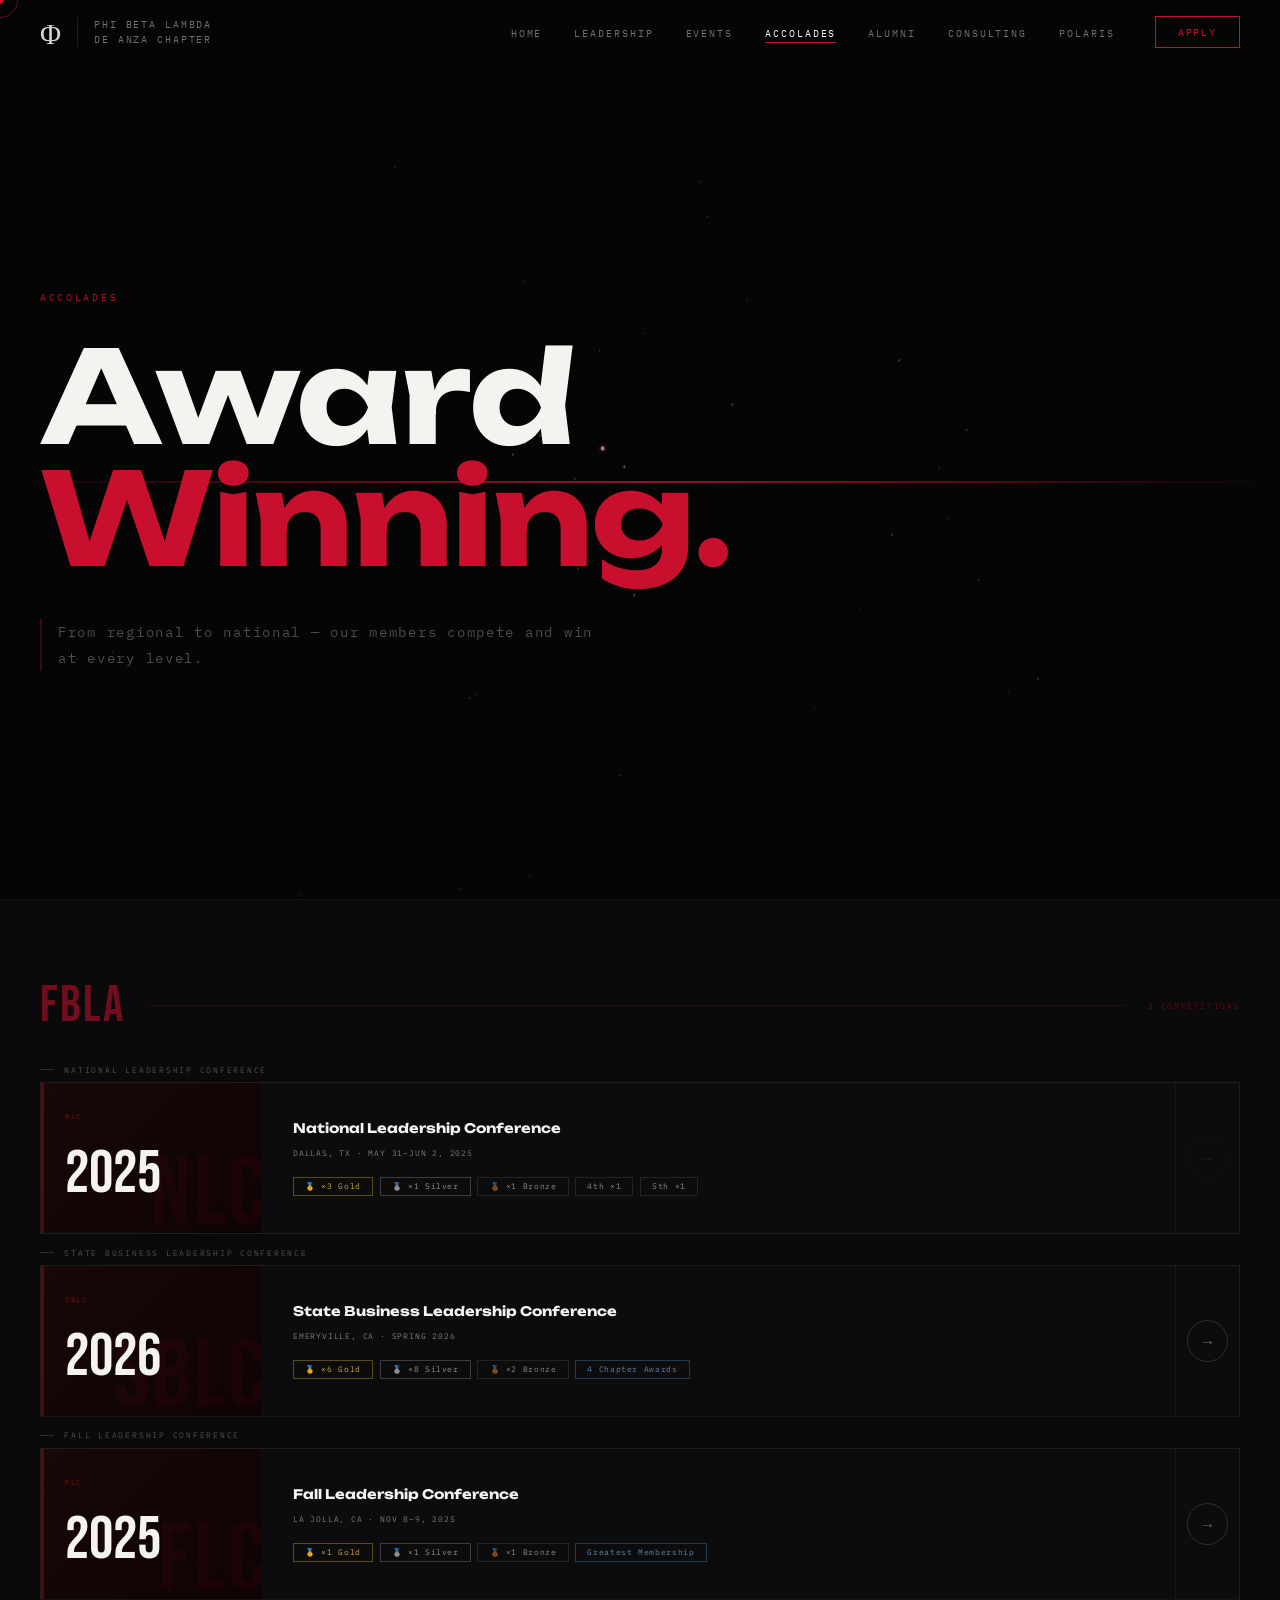
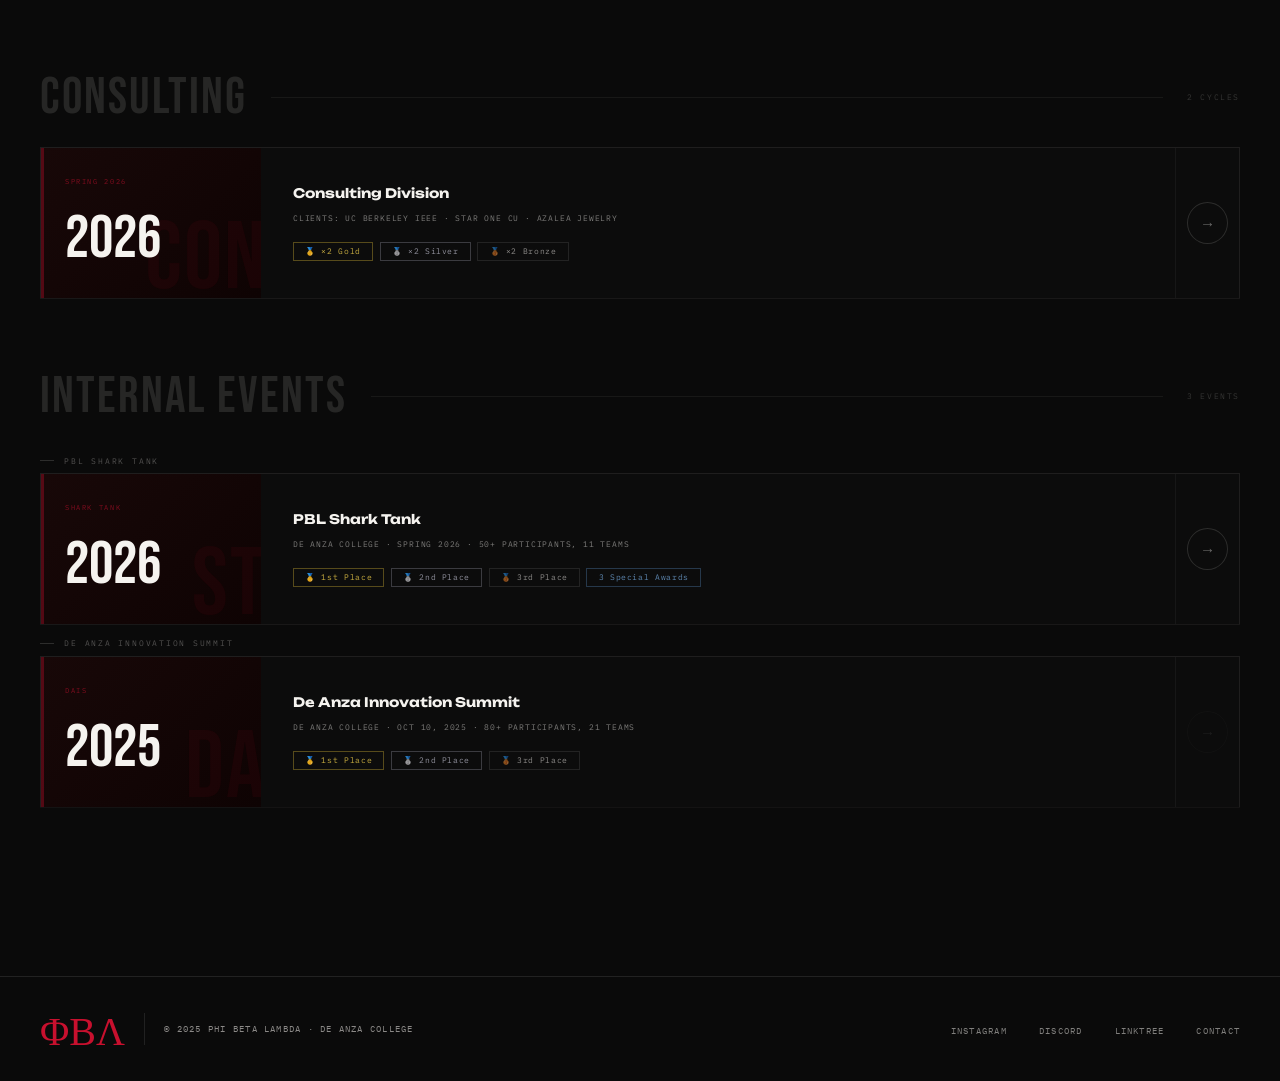
==== accolades.html @ d05b7f2f "Update accolades.html" ====
<!DOCTYPE html>
<html lang="en">
<head>
<meta charset="UTF-8">
<meta name="viewport" content="width=device-width,initial-scale=1.0">
<title>Accolades — Phi Beta Lambda De Anza</title>
<link rel="preconnect" href="https://fonts.googleapis.com">
<link rel="preconnect" href="https://fonts.gstatic.com" crossorigin>
<link href="https://fonts.googleapis.com/css2?family=Bebas+Neue&family=Unbounded:wght@400;700&family=DM+Sans:wght@300;400;500&family=IBM+Plex+Mono:wght@400;500&family=Playfair+Display:ital,wght@0,400;1,400&display=swap" rel="stylesheet">
<link rel="stylesheet" href="styles.css">
<style id="parallax-hero-css">
.page-hero{min-height:100vh;display:flex;flex-direction:column;justify-content:center;padding:9rem 2.5rem 5rem;position:relative;overflow:hidden;border-bottom:1px solid rgba(245,243,239,0.06);background:#050505;cursor:none}
.plx-canvas{position:absolute;inset:0;width:100%;height:100%;pointer-events:none;z-index:0}
.plx-vignette{position:absolute;inset:0;background:radial-gradient(ellipse 75% 75% at 50% 50%,transparent 30%,#050505 100%);pointer-events:none;z-index:1}
.plx-crt{position:absolute;inset:0;background:repeating-linear-gradient(0deg,transparent,transparent 2px,rgba(0,0,0,.03) 2px,rgba(0,0,0,.03) 4px);pointer-events:none;z-index:2}
.plx-text{position:relative;z-index:3;will-change:transform;transition:transform .07s ease-out}
.page-hero .hero-tag,.page-hero .page-sub,.page-hero .page-hero-wm,.page-hero .page-hero-year{position:relative;z-index:3}
@keyframes fadeIn{from{opacity:0}to{opacity:1}}
@keyframes slideUp{from{opacity:0;transform:translateY(60px)}to{opacity:1;transform:translateY(0)}}
@keyframes slideUpGlitch{0%{opacity:0;transform:translateY(50px)}60%{opacity:1;transform:translateY(0)}62%{transform:translateX(-3px)}64%{transform:translateX(3px)}66%{transform:translateX(-2px)}68%,100%{transform:translateX(0);opacity:1}}
@keyframes heroBlink{0%,100%{opacity:1}50%{opacity:.2}}
5%{opacity:1}95%{opacity:1}100%{top:100%;opacity:0}}
@media(max-width:768px){.page-hero{padding:7rem 1.5rem 4rem;min-height:90vh}}
.page-hero .hero-tag::after,.page-hero .hero-tag::before{display:none!important;content:none!important;background:none!important;}
.page-hero .hero-tag{border:none!important;}
</style>
<style>
/* ── Page Layout ── */
.acc-wrap{padding:5rem 2.5rem 6rem;max-width:1400px;margin:0 auto}

.acc-section{margin-bottom:4.5rem}
.acc-section-header{display:flex;align-items:center;gap:1.5rem;margin-bottom:1.5rem}
.acc-section-name{font-family:'Bebas Neue',sans-serif;font-size:3.2rem;letter-spacing:.04em;line-height:1;color:rgba(245,243,239,.12)}
.acc-section-name.active{color:rgba(200,16,46,.55)}
.acc-section-line{flex:1;height:1px;background:rgba(245,243,239,.06)}
.acc-section-line.active{background:rgba(200,16,46,.2)}
.acc-section-count{font-family:'IBM Plex Mono',monospace;font-size:.5rem;letter-spacing:.2em;text-transform:uppercase;color:rgba(245,243,239,.18)}
.acc-section-count.active{color:rgba(200,16,46,.45)}

.acc-sub-label{font-family:'IBM Plex Mono',monospace;font-size:.5rem;letter-spacing:.22em;text-transform:uppercase;color:rgba(245,243,239,.3);padding:.6rem 0 .45rem;display:flex;align-items:center;gap:.65rem}
.acc-sub-label::before{content:'';width:14px;height:1px;background:rgba(245,243,239,.15)}

/* ── Strip Shell ── */
.strip-shell{background:#0c0c0c;border:1px solid rgba(245,243,239,.08);overflow:hidden;clip-path:inset(0);position:relative;cursor:pointer;transition:border-color .3s,background .3s;margin-bottom:4px}
.strip-shell:hover{border-color:rgba(200,16,46,.3);background:#0e0e0e}
.strip-track{display:flex;will-change:transform;transition:transform .7s cubic-bezier(.4,0,.2,1)}
.strip-page{flex-shrink:0;display:grid;grid-template-columns:220px minmax(0,1fr) 64px;min-height:150px}

/* Left zone */
.sp-left{background:linear-gradient(135deg,#180808 0%,#0e0303 100%);display:flex;flex-direction:column;justify-content:space-between;padding:1.75rem 1.5rem;position:relative;overflow:hidden}
.sp-left::after{content:'';position:absolute;top:0;left:0;bottom:0;width:3px;background:rgba(200,16,46,.35);transition:background .3s}
.strip-shell:hover .sp-left::after{background:#c8102e}
.sp-wm{position:absolute;bottom:-10px;right:-6px;font-family:'Bebas Neue',sans-serif;font-size:6rem;color:rgba(200,16,46,.07);line-height:1;user-select:none;letter-spacing:.02em}
.sp-tag{font-family:'IBM Plex Mono',monospace;font-size:.46rem;letter-spacing:.22em;text-transform:uppercase;color:rgba(200,16,46,.6);position:relative;z-index:1}
.sp-yr{font-family:'Bebas Neue',sans-serif;font-size:3.8rem;color:#f5f3ef;line-height:1;position:relative;z-index:1}

/* Middle zone */
.sp-mid{padding:1.75rem 2rem;display:flex;flex-direction:column;justify-content:center;gap:.65rem;min-width:0;overflow:hidden;width:100%}
.sp-conf{font-family:'Unbounded',sans-serif;font-weight:700;font-size:.82rem;color:#f5f3ef;line-height:1.25}
.sp-loc{font-family:'IBM Plex Mono',monospace;font-size:.5rem;letter-spacing:.1em;text-transform:uppercase;color:rgba(245,243,239,.48);margin-top:.1rem}
.sp-medals{display:flex;gap:.4rem;margin-top:.5rem;flex-wrap:wrap;width:100%;align-items:flex-start;align-content:flex-start}
.sp-m{font-family:'IBM Plex Mono',monospace;font-size:.5rem;letter-spacing:.08em;padding:.24rem .7rem;border:1px solid rgba(245,243,239,.1);color:rgba(245,243,239,.55);transition:all .2s}
.sp-m.g{border-color:rgba(200,170,50,.4);color:rgba(220,190,70,.9)}
.sp-m.s{border-color:rgba(170,170,185,.3);color:rgba(190,190,205,.75)}
.sp-m.sw{border-color:rgba(200,16,46,.55);color:#c8102e;background:rgba(200,16,46,.08)}
.sp-m.aw{border-color:rgba(100,160,220,.3);color:rgba(120,175,230,.75)}

/* Nav zone */
.sp-nav{display:flex;align-items:center;justify-content:center;border-left:1px solid rgba(245,243,239,.05)}
.sp-btn{width:42px;height:42px;border-radius:50%;border:1px solid rgba(245,243,239,.14);background:none;color:rgba(245,243,239,.4);font-size:.95rem;cursor:pointer;display:flex;align-items:center;justify-content:center;transition:all .3s;margin:0 11px}
.sp-btn:hover{border-color:#c8102e;color:#c8102e;background:rgba(200,16,46,.1)}
.sp-btn:disabled{opacity:.18;cursor:default;pointer-events:none}

/* ── Modal ── */
.acc-modal-overlay{position:fixed;inset:0;background:rgba(5,5,5,.92);z-index:1000;display:none;align-items:center;justify-content:center;padding:2rem;backdrop-filter:blur(10px);-webkit-backdrop-filter:blur(10px)}
.acc-modal-overlay.open{display:flex}
.acc-modal{background:#0e0e0e;border:1px solid rgba(255,255,255,.1);width:min(780px,94vw);max-height:85vh;overflow-y:auto;position:relative;animation:modalIn .35s cubic-bezier(.16,1,.3,1) both;box-shadow:0 0 0 1px rgba(255,255,255,.05),0 0 40px rgba(255,255,255,.07),0 0 100px rgba(255,255,255,.035),0 30px 80px rgba(0,0,0,.9)}
@keyframes modalIn{from{opacity:0;transform:translateY(22px) scale(.97)}to{opacity:1;transform:translateY(0) scale(1)}}
.acc-modal-close{position:absolute;top:1rem;right:1rem;z-index:10;width:34px;height:34px;background:rgba(10,10,10,.8);border:1px solid rgba(245,243,239,.14);border-radius:50%;color:rgba(245,243,239,.7);font-size:1rem;cursor:pointer;display:flex;align-items:center;justify-content:center;transition:all .2s}
.acc-modal-close:hover{background:#c8102e;border-color:#c8102e;color:#fff}
.acc-modal-body{padding:2.5rem}
.acc-modal-tag{font-family:'IBM Plex Mono',monospace;font-size:.5rem;letter-spacing:.18em;text-transform:uppercase;padding:.28rem .85rem;border:1px solid rgba(200,16,46,.45);color:rgba(200,16,46,.85);display:inline-block;margin-bottom:1rem}
.acc-modal-title{font-family:'Unbounded',sans-serif;font-weight:700;font-size:clamp(1.1rem,2.5vw,1.65rem);color:#f5f3ef;line-height:1.1;margin-bottom:.4rem}
.acc-modal-loc{font-family:'IBM Plex Mono',monospace;font-size:.48rem;letter-spacing:.1em;color:rgba(245,243,239,.35);margin-bottom:1.75rem}
.acc-modal-stats{display:grid;grid-template-columns:repeat(4,1fr);gap:3px;margin-bottom:1.75rem}
.acc-modal-stat{background:#161616;padding:.85rem 1rem;text-align:center}
.acc-modal-stat-n{font-family:'Bebas Neue',sans-serif;font-size:1.6rem;color:#f5f3ef;line-height:1}
.acc-modal-stat-l{font-family:'IBM Plex Mono',monospace;font-size:.4rem;letter-spacing:.12em;text-transform:uppercase;color:rgba(245,243,239,.3);margin-top:.15rem}
.acc-modal-pills{display:flex;gap:.35rem;flex-wrap:wrap;margin-bottom:1.75rem}
.acc-modal-pill{font-family:'IBM Plex Mono',monospace;font-size:.44rem;letter-spacing:.1em;text-transform:uppercase;padding:.25rem .7rem;border:1px solid rgba(100,160,220,.3);color:rgba(120,175,230,.75)}
.acc-modal-sub{font-family:'IBM Plex Mono',monospace;font-size:.48rem;letter-spacing:.2em;text-transform:uppercase;color:rgba(245,243,239,.25);margin-bottom:.65rem;display:flex;align-items:center;gap:.5rem}
.acc-modal-sub::before{content:'';width:12px;height:1px;background:rgba(245,243,239,.15)}
.acc-modal-results{display:flex;flex-direction:column;gap:2px;margin-bottom:1.5rem}
.acc-modal-row{display:flex;justify-content:space-between;align-items:baseline;padding:.6rem .9rem;background:#141414}
.acc-modal-place{font-size:.92rem;font-weight:500;color:#f5f3ef}
.acc-modal-names{font-family:'IBM Plex Mono',monospace;font-size:.5rem;letter-spacing:.06em;color:rgba(245,243,239,.55)}

@media(max-width:768px){
  .acc-wrap{padding:4rem 1.5rem 5rem}
  .strip-page{grid-template-columns:150px 1fr 52px}
  .sp-yr{font-size:2.8rem}
  .sp-conf{font-size:.7rem}
  .acc-modal-stats{grid-template-columns:repeat(2,1fr)}
  .acc-modal-body{padding:1.5rem}
  .acc-modal-row{flex-direction:column;gap:.25rem}
}
</style>
</head>
<body>
<div class="cur" id="cur"></div>
<div class="cur-ring" id="ring"></div>
<div class="mob-overlay" id="mob">
  <button class="mob-close" onclick="closeMob()">Close ×</button>
  <ul class="mob-links">
    <li><a href="index.html">Home</a></li><li><a href="leadership.html">Leadership</a></li><li><a href="events.html">Events</a></li><li><a href="accolades.html">Accolades</a></li><li><a href="alumni.html">Alumni</a></li><li><a href="consulting.html">Consulting</a></li><li><a href="polaris.html">Polaris</a></li><li><a href="contact.html">Contact</a></li>
  </ul>
  <div class="mob-meta">De Anza College · Cupertino, CA</div>
</div>
<nav id="nav">
  <div class="nav-left">
    <a href="index.html" style="background:none;border:none;cursor:pointer;padding:0;display:flex;align-items:center;text-decoration:none"><span style="font-family:'Playfair Display',serif;font-size:1.8rem;color:rgba(245,243,239,0.88);line-height:1;user-select:none">Φ</span></a>
    <div class="nav-wordmark" style="border-left:1px solid var(--border);padding-left:1rem">Phi Beta Lambda<br>De Anza Chapter</div>
  </div>
  <div class="nav-right" style="display:flex;align-items:center;gap:2.5rem">
    <ul class="nav-links">
      <li><a id="nl-home" href="index.html">Home</a></li><li><a id="nl-leadership" href="leadership.html">Leadership</a></li><li><a id="nl-events" href="events.html">Events</a></li><li><a id="nl-accolades" href="accolades.html">Accolades</a></li><li><a id="nl-alumni" href="alumni.html">Alumni</a></li><li><a id="nl-consulting" href="consulting.html">Consulting</a></li><li><a id="nl-polaris" href="polaris.html">Polaris</a></li>
    </ul>
    <a href="https://forms.gle/2zixWcFPcGG6sCBF7" target="_blank" class="nav-apply" style="flex-shrink:0">Apply</a>
    <button class="hamburger" onclick="openMob()"><span></span><span></span><span></span></button>
  </div>
</nav>

<div class="page active">
<section class="page-hero">
    <canvas class="plx-canvas" id="plxCanvas"></canvas>
  <div class="plx-vignette"></div>
  <div class="plx-crt"></div>
  <div class="plx-text">
    <div class="hero-tag">Accolades</div>
    <h1 class="page-title"><span>Award</span><span>Winning.</span></h1>
    <p class="page-sub">From regional to national — our members compete and win at every level.</p>
  </div>
</section>

<div class="acc-wrap">

  <!-- ══ FBLA ══ -->
  <div class="acc-section">
    <div class="acc-section-header">
      <div class="acc-section-name active">FBLA</div>
      <div class="acc-section-line active"></div>
      <div class="acc-section-count active">3 Competitions</div>
    </div>

    <!-- NLC -->
    <div class="acc-sub-label">National Leadership Conference</div>
    <div class="strip-shell" onclick="openModal('nlc',0)">
      <div class="strip-track" id="track-nlc" style="width:100%">
        <div class="strip-page" style="width:100%">
          <div class="sp-left">
            <div class="sp-tag">NLC</div>
            <div class="sp-yr">2025</div>
            <div class="sp-wm">NLC</div>
          </div>
          <div class="sp-mid">
            <div class="sp-conf">National Leadership Conference</div>
            <div class="sp-loc">Dallas, TX · May 31–Jun 2, 2025</div>
            <div class="sp-medals">
              <span class="sp-m g">🥇 ×3 Gold</span>
              <span class="sp-m s">🥈 ×1 Silver</span>
              <span class="sp-m">🥉 ×1 Bronze</span>
              <span class="sp-m">4th ×1</span>
              <span class="sp-m">5th ×1</span>
            </div>
          </div>
          <div class="sp-nav"><button class="sp-btn" disabled>→</button></div>
        </div>
      </div>
    </div>

    <!-- SBLC -->
    <div class="acc-sub-label">State Business Leadership Conference</div>
    <div class="strip-shell" onclick="openModal('sblc',sblcIdx)">
      <div class="strip-track" id="track-sblc" style="width:200%">
        <div class="strip-page" style="width:50%">
          <div class="sp-left">
            <div class="sp-tag">SBLC</div>
            <div class="sp-yr">2026</div>
            <div class="sp-wm">SBLC</div>
          </div>
          <div class="sp-mid">
            <div class="sp-conf">State Business Leadership Conference</div>
            <div class="sp-loc">Emeryville, CA · Spring 2026</div>
            <div class="sp-medals">
              <span class="sp-m g">🥇 ×6 Gold</span>
              <span class="sp-m s">🥈 ×8 Silver</span>
              <span class="sp-m">🥉 ×2 Bronze</span>
              <span class="sp-m aw">4 Chapter Awards</span>
            </div>
          </div>
          <div class="sp-nav"><button class="sp-btn" onclick="event.stopPropagation();slide('sblc',1)">→</button></div>
        </div>
        <div class="strip-page" style="width:50%">
          <div class="sp-left">
            <div class="sp-tag">SBLC</div>
            <div class="sp-yr">2025</div>
            <div class="sp-wm">SBLC</div>
          </div>
          <div class="sp-mid">
            <div class="sp-conf">State Business Leadership Conference</div>
            <div class="sp-loc">San Diego, CA · Mar 7–9, 2025</div>
            <div class="sp-medals">
              <span class="sp-m g">🥇 ×4 Gold</span>
              <span class="sp-m s">🥈 ×3 Silver</span>
              <span class="sp-m">🥉 ×1 Bronze</span>
              <span class="sp-m g">🥇 ×5 Obj.</span>
            </div>
          </div>
          <div class="sp-nav"><button class="sp-btn" onclick="event.stopPropagation();slide('sblc',0)">→</button></div>
        </div>
      </div>
    </div>

    <!-- FLC -->
    <div class="acc-sub-label">Fall Leadership Conference</div>
    <div class="strip-shell" onclick="openModal('flc',flcIdx)">
      <div class="strip-track" id="track-flc" style="width:200%">
        <div class="strip-page" style="width:50%">
          <div class="sp-left">
            <div class="sp-tag">FLC</div>
            <div class="sp-yr">2025</div>
            <div class="sp-wm">FLC</div>
          </div>
          <div class="sp-mid">
            <div class="sp-conf">Fall Leadership Conference</div>
            <div class="sp-loc">La Jolla, CA · Nov 8–9, 2025</div>
            <div class="sp-medals">
              <span class="sp-m g">🥇 ×1 Gold</span>
              <span class="sp-m s">🥈 ×1 Silver</span>
              <span class="sp-m">🥉 ×1 Bronze</span>
              <span class="sp-m aw">Greatest Membership</span>
            </div>
          </div>
          <div class="sp-nav"><button class="sp-btn" onclick="event.stopPropagation();slide('flc',1)">→</button></div>
        </div>
        <div class="strip-page" style="width:50%">
          <div class="sp-left">
            <div class="sp-tag">FLC</div>
            <div class="sp-yr">2024</div>
            <div class="sp-wm">FLC</div>
          </div>
          <div class="sp-mid">
            <div class="sp-conf">Fall Leadership Conference</div>
            <div class="sp-loc">Emeryville, CA · Nov 16–17, 2024</div>
            <div class="sp-medals">
              <span class="sp-m g">🥇 ×1 Gold</span>
              <span class="sp-m s">🥈 ×1 Silver</span>
              <span class="sp-m">🥉 ×1 Bronze</span>
            </div>
          </div>
          <div class="sp-nav"><button class="sp-btn" onclick="event.stopPropagation();slide('flc',0)">→</button></div>
        </div>
      </div>
    </div>
  </div>

  <!-- ══ CONSULTING ══ -->
  <div class="acc-section">
    <div class="acc-section-header">
      <div class="acc-section-name">Consulting</div>
      <div class="acc-section-line"></div>
      <div class="acc-section-count">2 Cycles</div>
    </div>

    <div class="strip-shell" onclick="openModal('con',conIdx)">
      <div class="strip-track" id="track-con" style="width:200%">
        <div class="strip-page" style="width:50%">
          <div class="sp-left">
            <div class="sp-tag">Spring 2026</div>
            <div class="sp-yr">2026</div>
            <div class="sp-wm">CON</div>
          </div>
          <div class="sp-mid">
            <div class="sp-conf">Consulting Division</div>
            <div class="sp-loc">Clients: UC Berkeley IEEE · Star One CU · Azalea Jewelry</div>
            <div class="sp-medals">
              <span class="sp-m g">🥇 ×2 Gold</span>
              <span class="sp-m s">🥈 ×2 Silver</span>
              <span class="sp-m">🥉 ×2 Bronze</span>
            </div>
          </div>
          <div class="sp-nav"><button class="sp-btn" onclick="event.stopPropagation();slide('con',1)">→</button></div>
        </div>
        <div class="strip-page" style="width:50%">
          <div class="sp-left">
            <div class="sp-tag">Fall 2025</div>
            <div class="sp-yr">2025</div>
            <div class="sp-wm">CON</div>
          </div>
          <div class="sp-mid">
            <div class="sp-conf">Consulting Division</div>
            <div class="sp-loc">Clients: Hunger at Home · VIDA · Palm &amp; Stone</div>
            <div class="sp-medals">
              <span class="sp-m g">🥇 ×1 Gold</span>
              <span class="sp-m s">🥈 ×1 Silver</span>
              <span class="sp-m">🥉 ×1 Bronze</span>
            </div>
          </div>
          <div class="sp-nav"><button class="sp-btn" onclick="event.stopPropagation();slide('con',0)">→</button></div>
        </div>
      </div>
    </div>
  </div>

  <!-- ══ INTERNAL EVENTS ══ -->
  <div class="acc-section">
    <div class="acc-section-header">
      <div class="acc-section-name">Internal Events</div>
      <div class="acc-section-line"></div>
      <div class="acc-section-count">3 Events</div>
    </div>

    <!-- Shark Tank -->
    <div class="acc-sub-label">PBL Shark Tank</div>
    <div class="strip-shell" onclick="openModal('st',stIdx)">
      <div class="strip-track" id="track-st" style="width:200%">
        <div class="strip-page" style="width:50%">
          <div class="sp-left">
            <div class="sp-tag">Shark Tank</div>
            <div class="sp-yr">2026</div>
            <div class="sp-wm">ST</div>
          </div>
          <div class="sp-mid">
            <div class="sp-conf">PBL Shark Tank</div>
            <div class="sp-loc">De Anza College · Spring 2026 · 50+ participants, 11 teams</div>
            <div class="sp-medals">
              <span class="sp-m g">🥇 1st Place</span>
              <span class="sp-m s">🥈 2nd Place</span>
              <span class="sp-m">🥉 3rd Place</span>
              <span class="sp-m aw">3 Special Awards</span>
            </div>
          </div>
          <div class="sp-nav"><button class="sp-btn" onclick="event.stopPropagation();slide('st',1)">→</button></div>
        </div>
        <div class="strip-page" style="width:50%">
          <div class="sp-left">
            <div class="sp-tag">Shark Tank</div>
            <div class="sp-yr">2025</div>
            <div class="sp-wm">ST</div>
          </div>
          <div class="sp-mid">
            <div class="sp-conf">PBL Shark Tank</div>
            <div class="sp-loc">De Anza College · Spring 2025 · 50 participants, 10 teams</div>
            <div class="sp-medals">
              <span class="sp-m g">🥇 1st Place</span>
              <span class="sp-m s">🥈 2nd Place</span>
              <span class="sp-m">🥉 3rd Place</span>
            </div>
          </div>
          <div class="sp-nav"><button class="sp-btn" onclick="event.stopPropagation();slide('st',0)">→</button></div>
        </div>
      </div>
    </div>

    <!-- DAIS -->
    <div class="acc-sub-label">De Anza Innovation Summit</div>
    <div class="strip-shell" onclick="openModal('dais',0)">
      <div class="strip-track" id="track-dais" style="width:100%">
        <div class="strip-page" style="width:100%">
          <div class="sp-left">
            <div class="sp-tag">DAIS</div>
            <div class="sp-yr">2025</div>
            <div class="sp-wm">DA</div>
          </div>
          <div class="sp-mid">
            <div class="sp-conf">De Anza Innovation Summit</div>
            <div class="sp-loc">De Anza College · Oct 10, 2025 · 80+ participants, 21 teams</div>
            <div class="sp-medals">
              <span class="sp-m g">🥇 1st Place</span>
              <span class="sp-m s">🥈 2nd Place</span>
              <span class="sp-m">🥉 3rd Place</span>
            </div>
          </div>
          <div class="sp-nav"><button class="sp-btn" disabled>→</button></div>
        </div>
      </div>
    </div>
  </div>

</div>
</div>

<!-- MODAL -->
<div class="acc-modal-overlay" id="accModal" onclick="if(event.target===this)closeModal()">
  <div class="acc-modal">
    <button class="acc-modal-close" onclick="closeModal()">✕</button>
    <div class="acc-modal-body">
      <div class="acc-modal-tag" id="m-tag"></div>
      <div class="acc-modal-title" id="m-title"></div>
      <div class="acc-modal-loc" id="m-loc"></div>
      <div class="acc-modal-stats" id="m-stats"></div>
      <div class="acc-modal-pills" id="m-pills"></div>
      <div class="acc-modal-sub" id="m-sub" style="display:none">Results</div>
      <div class="acc-modal-results" id="m-results"></div>
    </div>
  </div>
</div>

<footer style="display:flex;align-items:center;justify-content:space-between;padding:2rem 2.5rem;border-top:1px solid var(--border);flex-wrap:wrap;gap:1rem">
  <div style="display:flex;align-items:center;gap:1.2rem">
    <span class="foot-logo">ΦΒΛ</span>
    <div style="width:1px;height:2rem;background:var(--border)"></div>
    <span class="foot-copy">© 2025 Phi Beta Lambda · De Anza College</span>
  </div>
  <ul class="foot-links">
    <li><a href="https://instagram.com/deanzapbl" target="_blank">Instagram</a></li><li><a href="https://discord.gg/w7zap3SfUm" target="_blank">Discord</a></li><li><a href="https://linktr.ee/deanzapbl" target="_blank">Linktree</a></li><li><a href="contact.html">Contact</a></li>
  </ul>
</footer>

<script src="main.js"></script>
<script>
var sblcIdx=0,flcIdx=0,conIdx=0,stIdx=0;

function slide(key,toIdx){
  var track=document.getElementById('track-'+key);
  if(!track)return;
  var pages=track.querySelectorAll('.strip-page');
  var pct=toIdx*(100/pages.length);
  track.style.transform='translateX(-'+pct+'%)';
  if(key==='sblc')sblcIdx=toIdx;
  else if(key==='flc')flcIdx=toIdx;
  else if(key==='con')conIdx=toIdx;
  else if(key==='st')stIdx=toIdx;
}

var MODAL={
  nlc:{0:{tag:'NLC · 2025',title:'National Leadership Conference',loc:'Dallas, TX · May 31–Jun 2, 2025',stats:[['3','Gold'],['1','Silver'],['1','Bronze'],['13','Teams Sent']],pills:[],sub:true,results:[['🥇 1st — Accounting','Alan Dang · Katelyn Nguyen · Yihan Pan · Rachel Tran'],['🥇 1st — Business Ethics','Javin Ku'],['🥇 1st — Hospitality Management','Allissa Iida · Taranjit Kaur · Jasmine Perlas · Christina Tran'],['🥈 2nd — Community Service','Carine Chan · George Huang · Suyash Jevaria'],['🥉 3rd — Marketing','Thu Tran · Nhi Tran · Tram Lieng'],['4th — Emerging Business Issues','Zain Darwish · Javin Ku'],['5th — Business Presentation','Dianne Johnson · Vinh Nguyen · Jocelyn Ramirez']]}},
  sblc:{
    0:{tag:'SBLC · 2026',title:'State Business Leadership Conference',loc:'Emeryville, CA · Spring 2026',stats:[['🏆','Sweepstakes'],['6','Gold'],['8','Silver'],['2','Bronze']],pills:['State of Chapter Award','Largest State Chapter Award','Largest Membership Award','Sweepstakes Award'],sub:true,results:[['🥇 Entrepreneurship Pitch','William Devanney · Shakil Musthafa · Timothy Nguyen · Bryant Vo'],['🥇 Hospitality Management','Anna Huynh · Jayden Phan · Francisco Rodriguez · Haley Truong'],['🥇 Impromptu Speaking','Nikunj More'],['🥇 Public Speaking','Derick Nguyen'],['🥇 State of Chapter','Carine Chan · Nisa Pradhan · Arya Somu'],['🥇 Community Service Project','Arin Kumar · Lisa Qian · Derick Nguyen + team'],['🥈 Accounting Case','Nikunj More · Shakil Musthafa'],['🥈 Business Ethics','Iker Amox Jimenez · George Huang · Jordan Nguyen'],['🥈 Business Presentation','Tran Dang · Jing Xuan Jason Zhou'],['🥈 Digital Design','Nhi Tran'],['🥈 Emerging Business Issues','Jacob Eliashberg · Rameesha Farrukh · Joseph Leytes'],['🥈 Entrepreneurship Pitch','Om Bathija · Rivers Calareso'],['🥈 Finance','Elena Burgos · Evan Hoeffner · Jocelyn Ramirez'],['🥈 Impromptu Speaking','Anusha Shringi'],['🥉 Emerging Business Issues','Anirudh Ahluwalia · Parker Elsey · Angelo Maniraho'],['🥉 Impromptu Speaking','Timothy Nguyen']]},
    1:{tag:'SBLC · 2025',title:'State Business Leadership Conference',loc:'San Diego, CA · Mar 7–9, 2025',stats:[['4','Gold'],['3','Silver'],['1','Bronze'],['5','Obj. Gold']],pills:[],sub:true,results:[['🥇 1st — Accounting','Alan Dang · Katelyn Nguyen · Floria Pan · Rachel Tran'],['🥇 1st — Management','Cyrus Nakar · Anqi Lin · Allyson Huynh'],['🥇 1st — Business Ethics','Javin Ku'],['🥇 1st — Hospitality Management','Carine Chan · Sylvie Nghiem · George Huang · Leo Huang'],['🥈 2nd — Business Ethics','Fun Lee · Jordan Nguyen · Iker Jimenez'],['🥈 2nd — Business Presentation','Zineerah Ahmed · Dianne Johnson · Jocelyn Ramirez'],['🥈 2nd — Pitch','Arya Somu · Nisa Pradhan · Arthur Poon'],['🥉 3rd — Accounting','Chris Wu · Neal Singh · Alan Tran'],['🥇 Obj. Accounting','Alan Dang'],['🥇 Obj. Leadership','Minh Le'],['🥇 Obj. Impromptu Speaking','VJ Lukka'],['🥇 Obj. Sticker Design','Nhi Tran'],['🥇 Obj. Stock Market','Vincent Shao']]}
  },
  flc:{
    0:{tag:'FLC · 2025',title:'Fall Leadership Conference',loc:'La Jolla, CA · Nov 8–9, 2025',stats:[['🏅','Greatest Membership'],['3','Medal Events'],['8+','Placements'],['—','Conf. Attendance']],pills:['Greatest Membership Award','Conference Attendance Award'],sub:true,results:[['🥇 Entrepreneurship Pitch','Om Bathija · Shakil Musthafa · Timothy Nguyen · Bryant Vo'],['🥈 Public Speaking','Derick Nguyen'],['🥉 Hospitality Management','Jacob Chen · Vincent Shao · Joshua Morris · Ella Yang'],['4th — Finance','Carine Chan · George Huang · Christina Tran · Anna Huynh'],['5th — Entrepreneurship Pitch','Coosemans · More · Pradhan · Somu']]},
    1:{tag:'FLC · 2024',title:'Fall Leadership Conference',loc:'Emeryville, CA · Nov 16–17, 2024',stats:[['1','Gold'],['1','Silver'],['1','Bronze'],['15+','Teams']],pills:[],sub:true,results:[['🥇 Finance Case Study','Allison Trinh · Alan Dang · Van Loc Nguyen · Zain Darwish'],['🥈 Impromptu Speaking','Javin Ku'],['🥉 Marketing Case Study','Addy Hu · Chris Wu · Neal Singh · Rushil Vaswani']]}
  },
  con:{
    0:{tag:'Consulting · Spring 2026',title:'Consulting Division',loc:'De Anza College · Spring 2026 · Clients: UC Berkeley IEEE, Star One CU, Azalea Jewelry',stats:[['2','Gold'],['2','Silver'],['2','Bronze'],['3','Clients']],pills:[],sub:true,results:[['🥇 1st — Azalea Jewelry','Jedrick Lachica · Jasmine Perlas · Amy Tran · Jayden Mai · Lucas Avila'],['🥈 2nd — Azalea Jewelry','Anya Faria · Janet Wong · Amaan Hussain · Gabriel Heiss'],['🥉 3rd — Star One Credit Union','Walter Paco · Noah Zabala-Taa · Adonis Escobar · Juliana Estrada']]},
    1:{tag:'Consulting · Fall 2025',title:'Consulting Division',loc:'De Anza College · Fall 2025 · Clients: Hunger at Home, VIDA, Palm & Stone',stats:[['1','Gold'],['1','Silver'],['1','Bronze'],['3','Clients']],pills:[],sub:true,results:[['🥇 1st — Hunger at Home','Evan Hoeffner · Ilay Botzer · Zhen Huey Lee · Leo Chao'],['🥈 2nd — Palm & Stone','Timothy Le · Amaan Hussain · Justin Aung · Kirin Husain'],['🥉 3rd — VIDA','Jasmine Perlas · Jedrick Lachica · Emmanuel Aceves · Elara Lwin']]}
  },
  st:{
    0:{tag:'Shark Tank · 2026',title:'PBL Shark Tank 2026',loc:'De Anza College · Spring 2026 · 50+ participants, 11 teams, 1-hour pitch',stats:[['50+','Participants'],['11','Teams'],['4','Judges'],['1hr','Pitch']],pills:[],sub:true,results:[['🥇 1st Place — Team #1','Harika Talluri · Ella Yang · Tran Dang · Moles Kali · Elena Burgos'],['🥈 2nd Place — Team #7','Arnav Junday · Teevra Singh · Ridhi Thapar · Ashwika Agarwal · Ruhi Teji'],['🥉 3rd Place — Team #3','Francisco Rodriguez · Jayden Phan · Parker Elsey · Evan Hoeffner · Mihir Thakar'],['Most Innovative','Rodriguez · Phan · Elsey · Hoeffner · Thakar'],['Most Environmental','Morris · Chen · Shao · Manney · Chang'],['Most Entertaining','Lakshya Saini · Zhen Huey Lee']]},
    1:{tag:'Shark Tank · 2025',title:'PBL Shark Tank 2025',loc:'De Anza College · Spring 2025 · 50 participants, 10 teams',stats:[['50','Participants'],['10','Teams'],['4','Judges'],['1hr','Pitch']],pills:[],sub:false,results:[]}
  },
  dais:{0:{tag:'DAIS · 2025',title:'De Anza Innovation Summit',loc:'De Anza College · Oct 10, 2025 · 80+ participants, 21 teams, 5-hour challenge',stats:[['80+','Participants'],['21','Teams'],['5hr','Challenge'],['1st','Inaugural']],pills:[],sub:true,results:[['🥇 1st Place','Allyson Huynh · Gloria Gao · Rameesha Farrukh · Nabiha Shahid'],['🥈 2nd Place','Anusha Shringi · Ruirui Wu · Aarush Muralinathan · Timothy Le'],['🥉 3rd Place','Cyrus Nakar · Kyle Krawez · Su Waisy · VJ Lukka']]}}
};

function openModal(key,idx){
  var d=MODAL[key];if(!d)return;
  var entry=d[idx]||d[0];if(!entry)return;
  document.getElementById('m-tag').textContent=entry.tag;
  document.getElementById('m-title').textContent=entry.title;
  document.getElementById('m-loc').textContent=entry.loc;
  document.getElementById('m-stats').innerHTML=entry.stats.map(function(s){return'<div class="acc-modal-stat"><div class="acc-modal-stat-n">'+s[0]+'</div><div class="acc-modal-stat-l">'+s[1]+'</div></div>'}).join('');
  var pillsEl=document.getElementById('m-pills');
  if(entry.pills&&entry.pills.length){pillsEl.style.display='flex';pillsEl.innerHTML=entry.pills.map(function(p){return'<span class="acc-modal-pill">'+p+'</span>'}).join('');}else{pillsEl.style.display='none';}
  var subEl=document.getElementById('m-sub');
  subEl.style.display=entry.sub?'flex':'none';
  document.getElementById('m-results').innerHTML=entry.results.map(function(r){return'<div class="acc-modal-row"><div class="acc-modal-place">'+r[0]+'</div><div class="acc-modal-names">'+r[1]+'</div></div>'}).join('');
  document.getElementById('accModal').classList.add('open');
  document.body.style.overflow='hidden';
}
function closeModal(){document.getElementById('accModal').classList.remove('open');document.body.style.overflow='';}
document.addEventListener('keydown',function(e){if(e.key==='Escape')closeModal();});
</script>
<script>(function(){var hero=document.querySelector(".page-hero");if(!hero)return;var canvas=document.getElementById("plxCanvas");var txt=hero.querySelector(".plx-text");var ctx=canvas.getContext("2d");var mx,my,smx,smy;var stars=[];var t=0;function buildStars(){stars=[];var W=canvas.width,H=canvas.height;for(var k=0;k<280;k++){stars.push({x:Math.random()*W,y:Math.random()*H,r:Math.random()*1.2+0.2,ph:Math.random()*6.28,spd:Math.random()*1.5+0.5,a:Math.random()*0.3+0.05});}}function resize(){canvas.width=hero.offsetWidth;canvas.height=hero.offsetHeight;if(smx==null){smx=canvas.width/2;smy=canvas.height/2;mx=smx;my=smy;}buildStars();}resize();window.addEventListener("resize",resize);var inside=false;hero.addEventListener("mousemove",function(e){var r=hero.getBoundingClientRect();mx=e.clientX-r.left;my=e.clientY-r.top;inside=true;if(txt){var hw=r.width/2,hh=r.height/2,rx=(mx-hw)/hw,ry=(my-hh)/hh;txt.style.transform="translate("+(rx*-7)+"px,"+(ry*-7)+"px)";}});hero.addEventListener("mouseleave",function(){inside=false;if(txt)txt.style.transform="";});var curA=0;function draw(){t+=0.014;var W=canvas.width,H=canvas.height;if(!W||!H){requestAnimationFrame(draw);return;}smx=smx+(mx-smx)*0.1;smy=smy+(my-smy)*0.1;curA+=((inside?1:0)-curA)*0.065;ctx.clearRect(0,0,W,H);var dx,dy,d,inf,a,r,tw;stars.forEach(function(p){tw=Math.sin(t*p.spd+p.ph)*0.4+0.6;dx=p.x-smx;dy=p.y-smy;d=Math.sqrt(dx*dx+dy*dy);inf=Math.max(0,1-d/170)*0.6;a=p.a*tw+inf;r=p.r*tw+inf*1.5;ctx.beginPath();ctx.arc(p.x,p.y,r,0,6.28);ctx.fillStyle="rgba(220,210,200,"+Math.min(a,0.75).toFixed(2)+")";ctx.fill();if(inf>0.1){ctx.beginPath();ctx.arc(p.x,p.y,r*2.5,0,6.28);ctx.fillStyle="rgba(192,57,43,"+(inf*0.2).toFixed(2)+")";ctx.fill();}});if(curA>0.01){ctx.beginPath();ctx.arc(smx,smy,14,0,6.28);ctx.strokeStyle="rgba(192,57,43,"+(curA*0.4).toFixed(2)+")";ctx.lineWidth=0.7;ctx.stroke();ctx.beginPath();ctx.arc(smx,smy,28,0,6.28);ctx.strokeStyle="rgba(192,57,43,"+(curA*0.18).toFixed(2)+")";ctx.lineWidth=0.7;ctx.stroke();ctx.beginPath();ctx.arc(smx,smy,2,0,6.28);ctx.fillStyle="rgba(192,57,43,"+(curA*0.85).toFixed(2)+")";ctx.fill();}requestAnimationFrame(draw);}requestAnimationFrame(draw);})();</script>
</body>
</html>
---- styles.css ----
:root{--black:#0a0a0a;--white:#f5f3ef;--red:#c8102e;--gray:#1a1a1a;--gray2:#2e2e2e;--gray-light:#888;--border:rgba(245,243,239,0.1);--border-red:rgba(200,16,46,0.3)}
*,*::before,*::after{box-sizing:border-box;margin:0;padding:0}
html{scroll-behavior:smooth}
body{background:var(--black);color:var(--white);font-family:'IBM Plex Sans',sans-serif;overflow-x:hidden;-webkit-font-smoothing:antialiased;cursor:none}
.cur{position:fixed;width:8px;height:8px;background:var(--red);border-radius:50%;pointer-events:none;z-index:9999;transform:translate(-50%,-50%);transition:width .2s,height .2s}
.cur-ring{position:fixed;width:36px;height:36px;border:1px solid rgba(200,16,46,0.5);border-radius:50%;pointer-events:none;z-index:9998;transform:translate(-50%,-50%);transition:all .12s ease}
nav{position:fixed;top:0;left:0;right:0;z-index:500;padding:0 2.5rem;height:64px;display:flex;align-items:center;justify-content:space-between;transition:all .4s}
nav.scrolled{background:rgba(10,10,10,.92);backdrop-filter:blur(20px);border-bottom:1px solid var(--border)}
.nav-left{display:flex;align-items:center;gap:1rem}
.nav-phi{font-family:'Bebas Neue',sans-serif;font-size:2rem;color:var(--red);letter-spacing:.05em;line-height:1;text-decoration:none;cursor:pointer;background:none;border:none}
.nav-wordmark{font-family:'IBM Plex Mono',monospace;font-size:.65rem;letter-spacing:.18em;text-transform:uppercase;color:rgba(245,243,239,.45);line-height:1.4;border-left:1px solid var(--border);padding-left:1rem}
.nav-links{display:flex;gap:2rem;list-style:none}
.nav-links a{font-family:'IBM Plex Mono',monospace;font-size:.6rem;letter-spacing:.2em;text-transform:uppercase;color:rgba(245,243,239,.45);text-decoration:none;transition:color .2s;cursor:pointer;background:none;border:none}
.nav-links a:hover,.nav-links a.active{color:var(--white)}
.nav-links a.active{border-bottom:1px solid var(--red);padding-bottom:2px}
.nav-apply{font-family:'IBM Plex Mono',monospace;font-size:.6rem;letter-spacing:.18em;text-transform:uppercase;padding:.55rem 1.4rem;border:1px solid var(--red);color:var(--red);text-decoration:none;transition:all .2s}
.nav-apply:hover{background:var(--red);color:var(--white)}
.hamburger{display:none;flex-direction:column;gap:5px;background:none;border:none;cursor:pointer;padding:4px}
.hamburger span{display:block;width:20px;height:1px;background:rgba(245,243,239,.6)}
.mob-overlay{position:fixed;inset:0;background:var(--black);z-index:400;display:flex;flex-direction:column;justify-content:center;padding:2.5rem;opacity:0;pointer-events:none;transition:opacity .3s}
.mob-overlay.open{opacity:1;pointer-events:all}
.mob-close{position:absolute;top:1.5rem;right:2rem;background:none;border:none;color:rgba(245,243,239,.4);font-family:'IBM Plex Mono',monospace;font-size:.6rem;letter-spacing:.2em;text-transform:uppercase;cursor:pointer}
.mob-links{list-style:none}
.mob-links a{font-family:'Bebas Neue',sans-serif;font-size:clamp(3rem,10vw,5.5rem);letter-spacing:.04em;color:var(--white);text-decoration:none;display:block;line-height:1.1;cursor:pointer;background:none;border:none;transition:color .15s}
.mob-links a:hover{color:var(--red)}
.mob-meta{margin-top:3rem;font-family:'IBM Plex Mono',monospace;font-size:.6rem;letter-spacing:.18em;text-transform:uppercase;color:rgba(245,243,239,.3)}
.page{display:none;min-height:100vh}
.page.active{display:block;animation:pageIn .42s cubic-bezier(.16,1,.3,1) both}
@keyframes pageIn{from{opacity:0;transform:translateY(16px)}to{opacity:1;transform:translateY(0)}}
footer{padding:3rem 2.5rem;border-top:1px solid var(--border);display:flex;align-items:center;justify-content:space-between;flex-wrap:wrap;gap:1rem}
.foot-logo{font-family:'Playfair Display',serif;font-size:2.5rem;color:var(--red);line-height:1}
.foot-copy{font-family:'IBM Plex Mono',monospace;font-size:.55rem;letter-spacing:.14em;text-transform:uppercase;color:rgba(245,243,239,.55)}
.foot-links{display:flex;gap:2rem;list-style:none}
.foot-links a{font-family:'IBM Plex Mono',monospace;font-size:.55rem;letter-spacing:.14em;text-transform:uppercase;color:rgba(245,243,239,.5);text-decoration:none;transition:color .2s}
.foot-links a:hover{color:var(--white)}
.sec-tag{font-family:'IBM Plex Mono',monospace;font-size:.6rem;letter-spacing:.25em;text-transform:uppercase;color:var(--red);margin-bottom:2rem;display:flex;align-items:center;gap:.8rem}
.sec-tag::before{content:'';width:20px;height:1px;background:var(--red)}
.sec-h{font-family:'Unbounded',sans-serif;font-weight:700;font-size:clamp(1.5rem,3.5vw,3rem);letter-spacing:.01em;line-height:1.15;margin-bottom:2rem}
.sec-body{font-size:.95rem;line-height:1.9;color:rgba(245,243,239,.6);max-width:640px}
.pill{font-family:'IBM Plex Mono',monospace;font-size:.55rem;letter-spacing:.14em;text-transform:uppercase;padding:.4rem 1rem;border:1px solid var(--border-red);color:rgba(200,16,46,.7);transition:all .2s;cursor:default;display:inline-block}
.pill:hover{background:var(--red);color:var(--white);border-color:var(--red)}
.btn{display:inline-block;font-family:'IBM Plex Mono',monospace;font-size:.65rem;letter-spacing:.2em;text-transform:uppercase;padding:1rem 2.5rem;text-decoration:none;transition:all .2s;cursor:pointer;border:none}
.btn-red{background:var(--red);color:var(--white)}.btn-red:hover{background:#a00d24}
.btn-outline{background:transparent;border:1px solid var(--red);color:var(--red)}.btn-outline:hover{background:var(--red);color:var(--white)}
.exec-initials{font-family:'Bebas Neue',sans-serif;font-size:4rem;color:rgba(200,16,46,.22);letter-spacing:.05em;line-height:1;user-select:none}
.award-row{font-size:.88rem;color:rgba(245,243,239,.55);line-height:1.6;padding:.5rem 0;border-bottom:1px solid rgba(245,243,239,.04)}
.award-row span{display:block;font-family:'IBM Plex Mono',monospace;font-size:.5rem;letter-spacing:.12em;text-transform:uppercase;color:rgba(245,243,239,.3);margin-top:.15rem}
.award-row.gold{color:rgba(245,243,239,.95)}.award-row.silver{color:rgba(245,243,239,.75)}.award-row.bronze{color:rgba(245,243,239,.65)}
.page-hero{padding:9rem 2.5rem 5rem;min-height:100vh;display:flex;flex-direction:column;justify-content:center;position:relative;overflow:hidden;border-bottom:1px solid var(--border);background:#050505}
.page-hero::before{content:'';position:absolute;inset:0;background:repeating-linear-gradient(0deg,transparent,transparent 2px,rgba(0,0,0,.04) 2px,rgba(0,0,0,.04) 4px);pointer-events:none;z-index:1}
.page-hero::after{content:'';position:absolute;left:0;right:0;height:2px;background:linear-gradient(90deg,transparent 0%,rgba(200,16,46,.5) 30%,rgba(200,16,46,.8) 50%,rgba(200,16,46,.5) 70%,transparent 100%);animation:heroScan 4s linear infinite;pointer-events:none;z-index:2}
@keyframes heroScan{0%{top:-2px;opacity:0}5%{opacity:1}95%{opacity:1}100%{top:100%;opacity:0}}
.hero-tag{font-family:'IBM Plex Mono',monospace;font-size:.6rem;letter-spacing:.28em;text-transform:uppercase;color:rgba(200,16,46,.9);margin-bottom:2rem;display:flex;align-items:center;gap:1rem;opacity:0;animation:fadeIn .6s .2s forwards;position:relative;z-index:3}
.hero-tag::before{content:'';width:6px;height:6px;background:var(--red);border-radius:50%;animation:heroBlink 1.5s infinite}
@keyframes heroBlink{0%,100%{opacity:1}50%{opacity:0.2}}
.page-title{font-family:'Unbounded',sans-serif;font-weight:700;font-size:clamp(4rem,10vw,9rem);line-height:.95;letter-spacing:-.01em;position:relative;z-index:3;margin-bottom:0}
.page-title span{display:block;opacity:0;transform:translateY(50px);animation:slideUp .9s cubic-bezier(.16,1,.3,1) forwards}
.page-title span:nth-child(1){animation-delay:.15s;color:var(--white)}
.page-title span:nth-child(2){animation-delay:.28s;color:var(--red);animation-name:slideUpGlitch}
@keyframes slideUpGlitch{0%{opacity:0;transform:translateY(50px)}60%{opacity:1;transform:translateY(0)}62%{transform:translateX(-3px)}64%{transform:translateX(3px)}66%{transform:translateX(-2px)}68%,100%{transform:translateX(0);opacity:1}}
.page-sub{font-family:'IBM Plex Mono',monospace;font-size:clamp(.7rem,1.2vw,.9rem);letter-spacing:.12em;color:rgba(245,243,239,.3);margin-top:2.5rem;max-width:560px;opacity:0;animation:fadeIn .8s .8s forwards;position:relative;z-index:3;border-left:2px solid rgba(200,16,46,.3);padding-left:1rem;line-height:1.8}
.page-hero-wm{position:absolute;right:2.5rem;bottom:2rem;font-family:'Bebas Neue',sans-serif;font-size:12rem;color:rgba(200,16,46,.025);line-height:1;user-select:none;pointer-events:none;z-index:0;opacity:0;animation:fadeIn 1s 1s forwards}
.page-hero-year{position:absolute;top:5.5rem;right:2.5rem;font-family:'IBM Plex Mono',monospace;font-size:.55rem;letter-spacing:.2em;color:rgba(245,243,239,.15);z-index:3;opacity:0;animation:fadeIn .6s .3s forwards}
.sw{max-width:1400px;margin:0 auto;padding:5rem 2.5rem}
.hero{min-height:100vh;display:grid;grid-template-rows:1fr auto;padding:0 2.5rem;padding-top:64px;position:relative;overflow:hidden}
.hero-bg{position:absolute;inset:0;background:radial-gradient(ellipse 60% 50% at 70% 40%,rgba(200,16,46,.07) 0%,transparent 70%);pointer-events:none}
.hero-grid-bg{position:absolute;inset:0;opacity:.03;background-image:linear-gradient(to right,var(--white) 1px,transparent 1px),linear-gradient(to bottom,var(--white) 1px,transparent 1px);background-size:80px 80px;pointer-events:none}
.hero-photo-bg{position:absolute;inset:0;background-image:url('images/home-hero-bg.jpg');background-size:cover;background-position:center;opacity:.07;pointer-events:none}
.hero-content{display:flex;flex-direction:column;justify-content:flex-end;padding-bottom:4rem;position:relative;z-index:1}
.hero-eyebrow{font-family:'IBM Plex Mono',monospace;font-size:.65rem;letter-spacing:.28em;text-transform:uppercase;color:var(--red);margin-bottom:2rem;display:flex;align-items:center;gap:1rem;opacity:0;animation:fadeIn .8s .2s forwards}
.hero-eyebrow::before{content:'';width:32px;height:1px;background:var(--red)}
.hero-title{font-family:'Bebas Neue',sans-serif;line-height:.9;letter-spacing:.02em;margin-bottom:3rem}
.hero-title-line{display:block;font-size:clamp(5rem,18vw,22rem);overflow:hidden}
.hero-title-line span{display:block;animation:slideUp .9s cubic-bezier(.16,1,.3,1) both}
.hero-title-line:nth-child(1) span{animation-delay:.1s}
.hero-title-line:nth-child(2) span{animation-delay:.18s}
.hero-title-line:nth-child(3) span{animation-delay:.26s;color:var(--red)}
.hero-bottom{display:flex;align-items:flex-end;justify-content:space-between;padding:2rem 0;border-top:1px solid var(--border);opacity:0;animation:fadeIn .8s .6s forwards}
.hero-descriptor{font-family:'Libre Baskerville',serif;font-style:italic;font-size:clamp(1rem,2.5vw,1.5rem);color:rgba(245,243,239,.55);max-width:440px;line-height:1.55}
.hero-stats{display:flex;gap:3rem}
.hero-stat-num{font-family:'Bebas Neue',sans-serif;font-size:2.8rem;color:var(--white);letter-spacing:.04em;line-height:1}
.hero-stat-lbl{font-family:'IBM Plex Mono',monospace;font-size:.55rem;letter-spacing:.18em;text-transform:uppercase;color:var(--gray-light);margin-top:.2rem}
.ticker{padding:1.2rem 0;border-top:1px solid var(--border);border-bottom:1px solid var(--border);overflow:hidden;background:var(--gray);position:relative}
.ticker::before,.ticker::after{content:'';position:absolute;top:0;bottom:0;width:80px;z-index:2}
.ticker::before{left:0;background:linear-gradient(to right,var(--gray),transparent)}
.ticker::after{right:0;background:linear-gradient(to left,var(--gray),transparent)}
.ticker-track{display:flex;white-space:nowrap;animation:tickerAnim 30s linear infinite}
.ticker-item{font-family:'IBM Plex Mono',monospace;font-size:.65rem;letter-spacing:.2em;text-transform:uppercase;color:rgba(245,243,239,.35);padding:0 2.5rem;display:flex;align-items:center;gap:2.5rem}
.ticker-item::after{content:'◆';color:var(--red);font-size:.45rem}
.marquee-section{padding:2.5rem 0;overflow:hidden}
.mrow{display:flex;gap:6px;margin-bottom:6px}
.mrow.fwd{animation:mFwd 40s linear infinite}
.mrow.rev{animation:mRev 50s linear infinite}
.mcard{flex-shrink:0;position:relative;background:var(--gray);overflow:hidden}
.mcard.sm{width:200px;height:140px}.mcard.md{width:280px;height:140px}.mcard.tall{width:140px;height:200px}
.mcard::after{content:'';position:absolute;inset:0;background:linear-gradient(135deg,rgba(200,16,46,.3) 0%,rgba(10,10,10,.6) 100%)}
.mcard-label{position:absolute;bottom:.6rem;left:.7rem;z-index:1;font-family:'IBM Plex Mono',monospace;font-size:.5rem;letter-spacing:.18em;text-transform:uppercase;color:rgba(245,243,239,.35)}
.mcard-inner{position:absolute;inset:0;display:flex;align-items:center;justify-content:center;font-family:'Bebas Neue',sans-serif;font-size:3rem;color:rgba(200,16,46,.12);z-index:1}
.mcard img{position:absolute;inset:0;width:100%;height:100%;object-fit:cover;z-index:0}
.mcard img.err{display:none}
.tagline-band{padding:5rem 2.5rem;display:flex;align-items:center;justify-content:space-between;border-top:1px solid var(--border);border-bottom:1px solid var(--border)}
.tagline-text{font-family:'Libre Baskerville',serif;font-style:italic;font-size:clamp(1.4rem,4vw,3.5rem);color:rgba(245,243,239,.5);letter-spacing:-.02em;line-height:1.1}
.tagline-phi{font-family:'Bebas Neue',sans-serif;font-size:6rem;color:rgba(200,16,46,.3);line-height:1}
.nav-cards{display:grid;grid-template-columns:repeat(4,1fr);gap:1px;background:var(--border);margin-top:1px}
.nav-card{background:var(--black);padding:2.5rem 2rem;text-decoration:none;display:flex;flex-direction:column;justify-content:space-between;min-height:200px;transition:background .2s;position:relative;overflow:hidden;cursor:pointer;border:none;color:inherit;text-align:left}
.nav-card:hover{background:var(--gray)}
.nav-card-num{font-family:'IBM Plex Mono',monospace;font-size:.55rem;letter-spacing:.2em;text-transform:uppercase;color:rgba(245,243,239,.2);margin-bottom:1.5rem}
.nav-card-title{font-family:'Unbounded',sans-serif;font-weight:700;font-size:.9rem;letter-spacing:.02em;line-height:1.2;color:var(--white)}
.nav-card-sub{font-family:'IBM Plex Mono',monospace;font-size:.55rem;letter-spacing:.15em;text-transform:uppercase;color:rgba(220,55,65,.95);margin-top:.5rem}
.nav-card-arrow{position:absolute;bottom:2rem;right:2rem;font-size:1.5rem;color:rgba(245,243,239,.15);transition:all .2s}
.nav-card:hover .nav-card-arrow{color:var(--red);transform:translate(4px,-4px)}
.about-band{display:grid;grid-template-columns:1fr 1fr;border-top:1px solid var(--border)}
.about-left{padding:5rem 3rem 5rem 2.5rem;border-right:1px solid var(--border)}
.about-right{padding:5rem 2.5rem 5rem 3rem;display:flex;flex-direction:column;justify-content:space-between}
.about-quote{font-family:'Libre Baskerville',serif;font-style:italic;font-size:1.4rem;line-height:1.55;color:rgba(245,243,239,.5);border-left:2px solid var(--red);padding-left:1.5rem;margin-bottom:3rem}
.pill-row{display:flex;flex-wrap:wrap;gap:.4rem}
.person-card{cursor:default;text-align:center}
.person-photo{width:220px;height:220px;margin:0 auto 1.25rem;position:relative;overflow:hidden;display:flex;align-items:center;justify-content:center;border-radius:14px}
.person-photo img{position:absolute;inset:0;width:100%;height:100%;object-fit:cover;z-index:2;transition:transform .4s}
.person-card:hover .person-photo img{transform:scale(1.04)}
.person-photo-grad{position:absolute;inset:0;background:linear-gradient(180deg,transparent 50%,rgba(10,10,10,.65) 100%);z-index:3;pointer-events:none}
.person-name{font-family:'DM Sans',sans-serif;font-weight:400;font-size:1.05rem;letter-spacing:.02em;line-height:1.2;margin-bottom:.25rem}
.person-role{font-family:'DM Sans',sans-serif;font-weight:300;font-size:.62rem;letter-spacing:.2em;text-transform:uppercase;color:var(--red)}
.person-li{font-family:'DM Sans',sans-serif;font-weight:300;font-size:.58rem;letter-spacing:.15em;text-transform:uppercase;color:rgba(245,243,239,.3);text-decoration:none;display:block;margin-top:.5rem;transition:color .2s}
.person-li:hover{color:var(--white)}
.ev-row{display:grid;grid-template-columns:260px 1fr;border-bottom:1px solid var(--border);overflow:hidden;transition:background .2s;cursor:default}
.ev-row:hover{background:rgba(200,16,46,.04)}
.ev-img{position:relative;background:#1a1010;overflow:hidden;min-height:180px}
.ev-img img{width:100%;height:100%;object-fit:cover}
.ev-img-overlay{position:absolute;inset:0;background:linear-gradient(135deg,rgba(200,16,46,.25) 0%,rgba(10,10,10,.55) 100%)}
.ev-body{padding:2.5rem 3rem;display:flex;flex-direction:column;justify-content:center;gap:.75rem}
.ev-badge{font-family:'IBM Plex Mono',monospace;font-size:.5rem;letter-spacing:.18em;text-transform:uppercase;padding:.3rem .8rem;border:1px solid rgba(200,16,46,.5);color:rgba(200,16,46,.85);align-self:flex-start}
.ev-title{font-family:'Bebas Neue',sans-serif;font-size:2.2rem;letter-spacing:.02em;line-height:1}
.ev-date{font-family:'IBM Plex Mono',monospace;font-size:.55rem;letter-spacing:.15em;text-transform:uppercase;color:rgba(245,243,239,.35)}
.ev-desc{font-size:.88rem;color:rgba(245,243,239,.55);line-height:1.8;max-width:520px}
@keyframes fadeIn{from{opacity:0}to{opacity:1}}
@keyframes slideUp{from{opacity:0;transform:translateY(60px)}to{opacity:1;transform:translateY(0)}}
@keyframes tickerAnim{from{transform:translateX(0)}to{transform:translateX(-50%)}}
@keyframes mFwd{from{transform:translateX(0)}to{transform:translateX(-50%)}}
@keyframes mRev{from{transform:translateX(-50%)}to{transform:translateX(0)}}
@media(max-width:900px){
  .g3{grid-template-columns:1fr 1fr!important}
  .g4{grid-template-columns:1fr 1fr!important}
  .g5{grid-template-columns:repeat(3,1fr)!important}
  .g2{grid-template-columns:1fr!important}
  .about-band{grid-template-columns:1fr}
  .about-left{border-right:none;border-bottom:1px solid var(--border)}
  .ev-row{grid-template-columns:1fr!important}
  .nav-cards{grid-template-columns:1fr 1fr}
}
@media(max-width:768px){
  nav{padding:0 1.5rem}
  .nav-links,.nav-apply{display:none}
  .hamburger{display:flex}
  .hero{padding:0 1.5rem;padding-top:64px}
  .hero-bottom{flex-direction:column;align-items:flex-start;gap:2rem}
  .hero-stats{gap:1.5rem}
  .page-hero{padding:7rem 1.5rem 4rem;min-height:90vh}
  .page-title{font-size:clamp(3rem,12vw,6rem)}
  .sw{padding:4rem 1.5rem}
  .tagline-band,.about-left,.about-right{padding-left:1.5rem;padding-right:1.5rem}
}
@media(max-width:480px){.nav-cards{grid-template-columns:1fr}.g3{grid-template-columns:1fr!important}}

/* ── SPONSOR STRIP ── */
.sponsor-section{padding:3rem 0;border-top:1px solid var(--border);border-bottom:1px solid var(--border);background:var(--black);overflow:hidden}
.sponsor-section-label{font-family:'IBM Plex Mono',monospace;font-size:.48rem;letter-spacing:.25em;text-transform:uppercase;color:rgba(245,243,239,.25);text-align:center;margin-bottom:2rem;display:flex;align-items:center;justify-content:center;gap:1.5rem}
.sponsor-section-label::before,.sponsor-section-label::after{content:'';width:80px;height:1px;background:rgba(245,243,239,.1)}
.sponsor-wrap{overflow:hidden;position:relative}
.sponsor-wrap::before,.sponsor-wrap::after{content:'';position:absolute;top:0;bottom:0;width:120px;z-index:2;pointer-events:none}
.sponsor-wrap::before{left:0;background:linear-gradient(90deg,var(--black),transparent)}
.sponsor-wrap::after{right:0;background:linear-gradient(270deg,var(--black),transparent)}
.sponsor-track{display:flex;align-items:center;gap:1px;width:max-content;animation:sponsorScroll 32s linear infinite}
.sponsor-track.paused{animation-play-state:paused}
@keyframes sponsorScroll{0%{transform:translateX(0)}100%{transform:translateX(-50%)}}
.sponsor-logo{flex-shrink:0;width:160px;height:80px;background:#0d0d0d;border:1px solid rgba(245,243,239,.06);display:flex;align-items:center;justify-content:center;padding:1rem 1.5rem;cursor:pointer;transition:background .2s,border-color .2s}
.sponsor-logo:hover,.sponsor-logo.active{background:var(--gray);border-color:rgba(200,16,46,.25)}
.sponsor-logo img{max-width:100%;max-height:38px;object-fit:contain;filter:grayscale(1) brightness(1.8);transition:filter .3s;display:block}
.sponsor-logo:hover img,.sponsor-logo.active img{filter:grayscale(0) brightness(1)}
.sponsor-logo-name{font-family:'IBM Plex Mono',monospace;font-size:.5rem;letter-spacing:.2em;text-transform:uppercase;color:rgba(245,243,239,.3);transition:color .2s}
.sponsor-logo:hover .sponsor-logo-name,.sponsor-logo.active .sponsor-logo-name{color:rgba(245,243,239,.7)}
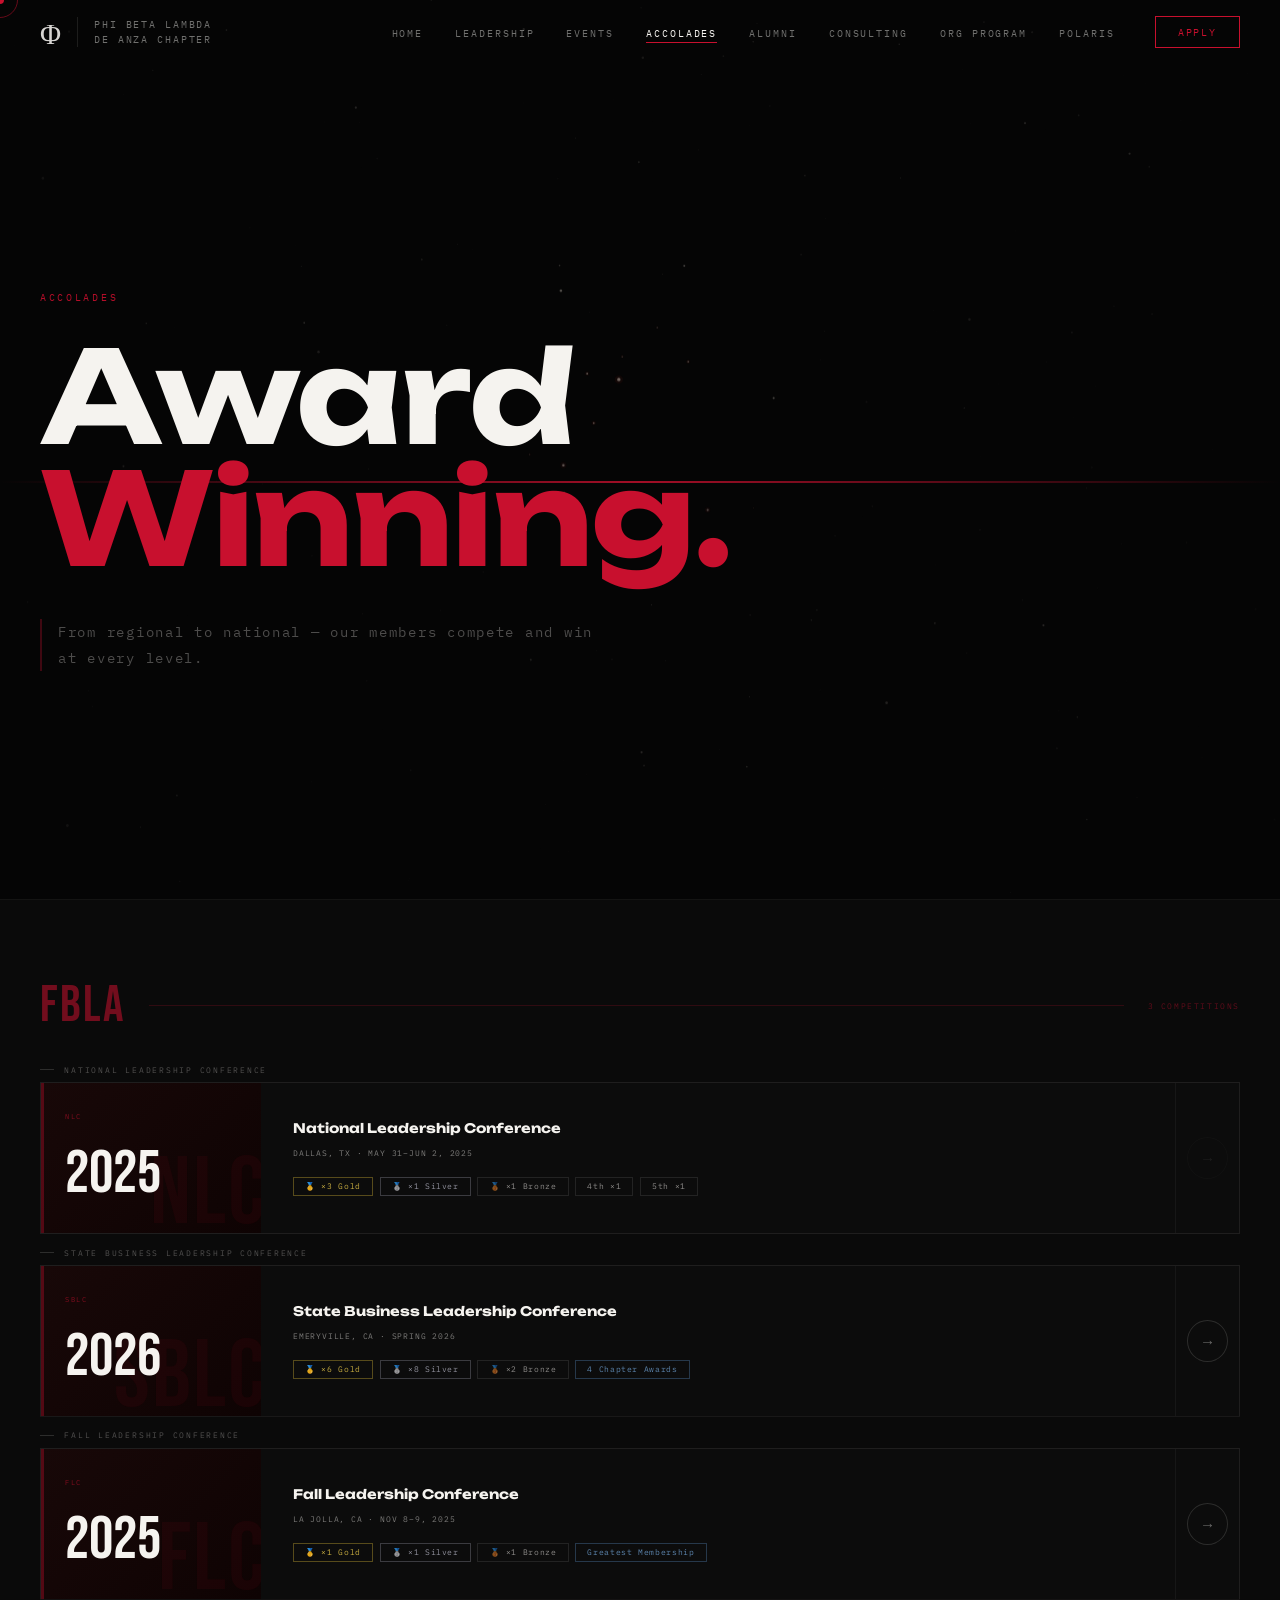
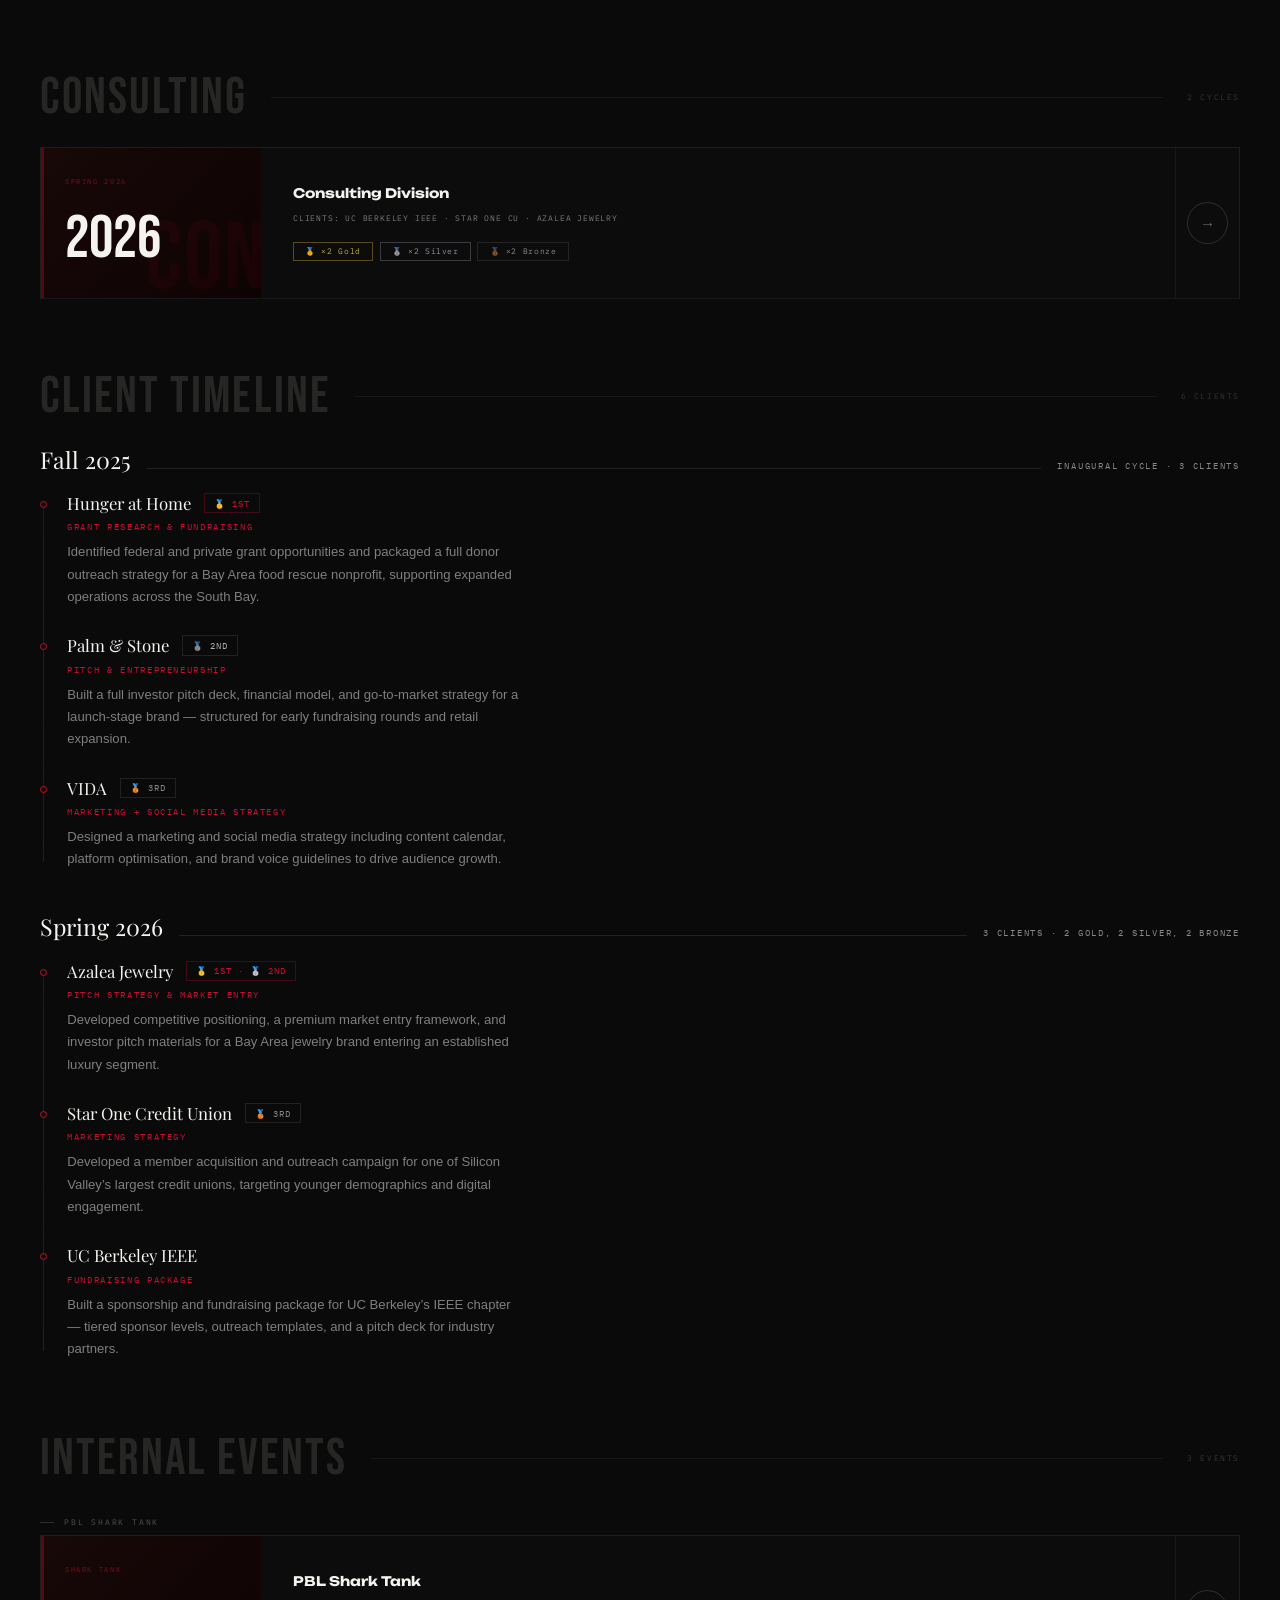
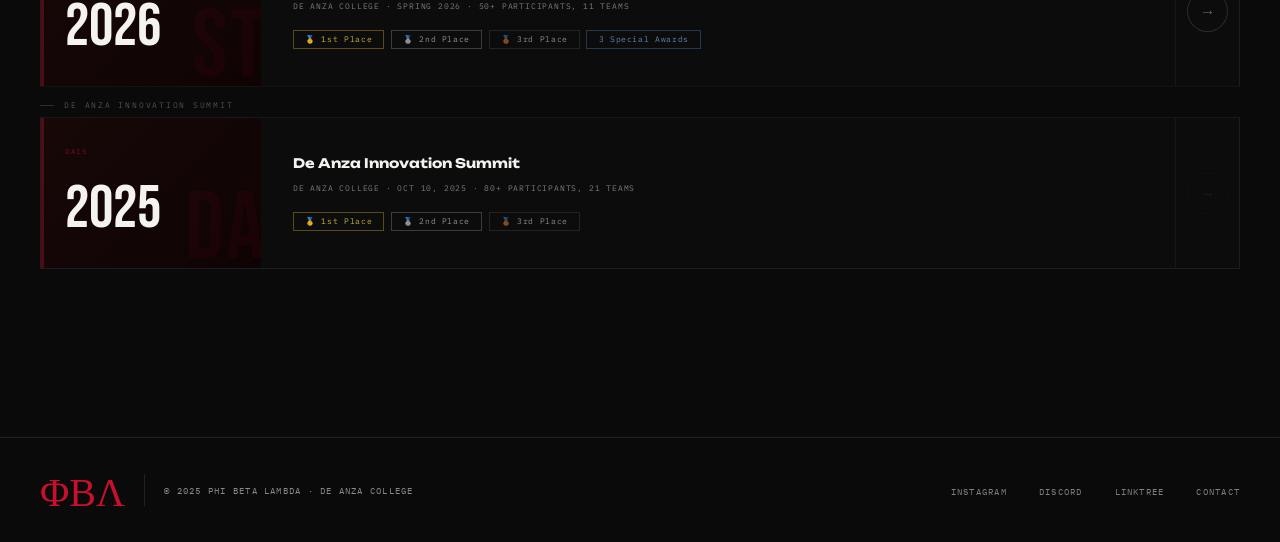
==== commit f40841a9: "Add the Org Program link and a consulting client timeline The Org Program tool now lives at org.dean" ====
--- a/accolades.html
+++ b/accolades.html
@@ -112,7 +112,7 @@
 <div class="mob-overlay" id="mob">
   <button class="mob-close" onclick="closeMob()">Close ×</button>
   <ul class="mob-links">
-    <li><a href="index.html">Home</a></li><li><a href="leadership.html">Leadership</a></li><li><a href="events.html">Events</a></li><li><a href="accolades.html">Accolades</a></li><li><a href="alumni.html">Alumni</a></li><li><a href="consulting.html">Consulting</a></li><li><a href="polaris.html">Polaris</a></li><li><a href="contact.html">Contact</a></li>
+    <li><a href="index.html">Home</a></li><li><a href="leadership.html">Leadership</a></li><li><a href="events.html">Events</a></li><li><a href="accolades.html">Accolades</a></li><li><a href="alumni.html">Alumni</a></li><li><a href="consulting.html">Consulting</a></li><li><a href="https://org.deanzapbl.com" target="_blank" rel="noopener">Org Program</a></li><li><a href="polaris.html">Polaris</a></li><li><a href="contact.html">Contact</a></li>
   </ul>
   <div class="mob-meta">De Anza College · Cupertino, CA</div>
 </div>
@@ -123,7 +123,7 @@
   </div>
   <div class="nav-right" style="display:flex;align-items:center;gap:2.5rem">
     <ul class="nav-links">
-      <li><a id="nl-home" href="index.html">Home</a></li><li><a id="nl-leadership" href="leadership.html">Leadership</a></li><li><a id="nl-events" href="events.html">Events</a></li><li><a id="nl-accolades" href="accolades.html">Accolades</a></li><li><a id="nl-alumni" href="alumni.html">Alumni</a></li><li><a id="nl-consulting" href="consulting.html">Consulting</a></li><li><a id="nl-polaris" href="polaris.html">Polaris</a></li>
+      <li><a id="nl-home" href="index.html">Home</a></li><li><a id="nl-leadership" href="leadership.html">Leadership</a></li><li><a id="nl-events" href="events.html">Events</a></li><li><a id="nl-accolades" href="accolades.html">Accolades</a></li><li><a id="nl-alumni" href="alumni.html">Alumni</a></li><li><a id="nl-consulting" href="consulting.html">Consulting</a></li><li><a id="nl-org" href="https://org.deanzapbl.com" target="_blank" rel="noopener">Org Program</a></li><li><a id="nl-polaris" href="polaris.html">Polaris</a></li>
     </ul>
     <a href="https://forms.gle/2zixWcFPcGG6sCBF7" target="_blank" class="nav-apply" style="flex-shrink:0">Apply</a>
     <button class="hamburger" onclick="openMob()"><span></span><span></span><span></span></button>
@@ -307,6 +307,83 @@
             </div>
           </div>
           <div class="sp-nav"><button class="sp-btn" onclick="event.stopPropagation();slide('con',0)">→</button></div>
+        </div>
+      </div>
+    </div>
+  </div>
+
+  <!-- ══ CONSULTING CLIENT TIMELINE ══ -->
+  <div class="acc-section">
+    <div class="acc-section-header">
+      <div class="acc-section-name">Client Timeline</div>
+      <div class="acc-section-line"></div>
+      <div class="acc-section-count">6 Clients</div>
+    </div>
+
+    <div class="ctl">
+      <div class="ctl-cycle">
+        <div class="ctl-cycle-head">
+          <div class="ctl-cycle-yr">Fall 2025</div>
+          <div class="ctl-cycle-meta">Inaugural Cycle · 3 Clients</div>
+        </div>
+        <div class="ctl-items">
+        <div class="ctl-item">
+          <div class="ctl-dot"></div>
+          <div class="ctl-body">
+            <div class="ctl-top"><div class="ctl-name">Hunger at Home</div><div class="ctl-place g">🥇 1st</div></div>
+            <div class="ctl-work">Grant Research &amp; Fundraising</div>
+            <div class="ctl-desc">Identified federal and private grant opportunities and packaged a full donor outreach strategy for a Bay Area food rescue nonprofit, supporting expanded operations across the South Bay.</div>
+          </div>
+        </div>
+        <div class="ctl-item">
+          <div class="ctl-dot"></div>
+          <div class="ctl-body">
+            <div class="ctl-top"><div class="ctl-name">Palm &amp; Stone</div><div class="ctl-place s">🥈 2nd</div></div>
+            <div class="ctl-work">Pitch &amp; Entrepreneurship</div>
+            <div class="ctl-desc">Built a full investor pitch deck, financial model, and go-to-market strategy for a launch-stage brand — structured for early fundraising rounds and retail expansion.</div>
+          </div>
+        </div>
+        <div class="ctl-item">
+          <div class="ctl-dot"></div>
+          <div class="ctl-body">
+            <div class="ctl-top"><div class="ctl-name">VIDA</div><div class="ctl-place ">🥉 3rd</div></div>
+            <div class="ctl-work">Marketing + Social Media Strategy</div>
+            <div class="ctl-desc">Designed a marketing and social media strategy including content calendar, platform optimisation, and brand voice guidelines to drive audience growth.</div>
+          </div>
+        </div>
+        </div>
+      </div>
+
+      <div class="ctl-cycle">
+        <div class="ctl-cycle-head">
+          <div class="ctl-cycle-yr">Spring 2026</div>
+          <div class="ctl-cycle-meta">3 Clients · 2 Gold, 2 Silver, 2 Bronze</div>
+        </div>
+        <div class="ctl-items">
+        <div class="ctl-item">
+          <div class="ctl-dot"></div>
+          <div class="ctl-body">
+            <div class="ctl-top"><div class="ctl-name">Azalea Jewelry</div><div class="ctl-place g">🥇 1st · 🥈 2nd</div></div>
+            <div class="ctl-work">Pitch Strategy &amp; Market Entry</div>
+            <div class="ctl-desc">Developed competitive positioning, a premium market entry framework, and investor pitch materials for a Bay Area jewelry brand entering an established luxury segment.</div>
+          </div>
+        </div>
+        <div class="ctl-item">
+          <div class="ctl-dot"></div>
+          <div class="ctl-body">
+            <div class="ctl-top"><div class="ctl-name">Star One Credit Union</div><div class="ctl-place ">🥉 3rd</div></div>
+            <div class="ctl-work">Marketing Strategy</div>
+            <div class="ctl-desc">Developed a member acquisition and outreach campaign for one of Silicon Valley’s largest credit unions, targeting younger demographics and digital engagement.</div>
+          </div>
+        </div>
+        <div class="ctl-item">
+          <div class="ctl-dot"></div>
+          <div class="ctl-body">
+            <div class="ctl-top"><div class="ctl-name">UC Berkeley IEEE</div></div>
+            <div class="ctl-work">Fundraising Package</div>
+            <div class="ctl-desc">Built a sponsorship and fundraising package for UC Berkeley’s IEEE chapter — tiered sponsor levels, outreach templates, and a pitch deck for industry partners.</div>
+          </div>
+        </div>
         </div>
       </div>
     </div>
--- a/styles.css
+++ b/styles.css
@@ -175,7 +175,36 @@
 @keyframes sponsorScroll{0%{transform:translateX(0)}100%{transform:translateX(-50%)}}
 .sponsor-logo{flex-shrink:0;width:160px;height:80px;background:#0d0d0d;border:1px solid rgba(245,243,239,.06);display:flex;align-items:center;justify-content:center;padding:1rem 1.5rem;cursor:pointer;transition:background .2s,border-color .2s}
 .sponsor-logo:hover,.sponsor-logo.active{background:var(--gray);border-color:rgba(200,16,46,.25)}
-.sponsor-logo img{max-width:100%;max-height:38px;object-fit:contain;filter:grayscale(1) brightness(1.8);transition:filter .3s;display:block}
-.sponsor-logo:hover img,.sponsor-logo.active img{filter:grayscale(0) brightness(1)}
+.sponsor-logo img{max-width:100%;max-height:38px;object-fit:contain;transition:filter .3s;display:block}
+.sponsor-logo:hover img,.sponsor-logo.active img{}
 .sponsor-logo-name{font-family:'IBM Plex Mono',monospace;font-size:.5rem;letter-spacing:.2em;text-transform:uppercase;color:rgba(245,243,239,.3);transition:color .2s}
 .sponsor-logo:hover .sponsor-logo-name,.sponsor-logo.active .sponsor-logo-name{color:rgba(245,243,239,.7)}
+
+/* ── Consulting client timeline (accolades) ── */
+.ctl{margin-top:1.6rem}
+.ctl-cycle{margin-bottom:2.8rem}
+.ctl-cycle:last-child{margin-bottom:0}
+.ctl-cycle-head{display:flex;align-items:baseline;gap:1rem;margin-bottom:1.4rem}
+.ctl-cycle-yr{font-family:'Playfair Display',serif;font-size:1.45rem;color:var(--white);line-height:1;flex-shrink:0}
+.ctl-cycle-head::after{content:'';flex:1;height:1px;background:var(--border)}
+.ctl-cycle-meta{font-family:'IBM Plex Mono',monospace;font-size:.55rem;letter-spacing:.2em;text-transform:uppercase;color:var(--gray-light);flex-shrink:0;order:3}
+.ctl-items{position:relative;padding-left:1.7rem}
+.ctl-items::before{content:'';position:absolute;left:3px;top:.6rem;bottom:.6rem;width:1px;background:linear-gradient(180deg,var(--border-red),var(--border))}
+.ctl-item{position:relative;padding-bottom:1.7rem}
+.ctl-item:last-child{padding-bottom:0}
+.ctl-dot{position:absolute;left:-1.7rem;top:.5rem;width:7px;height:7px;border-radius:50%;background:var(--black);border:1px solid var(--red);transition:background .2s}
+.ctl-item:hover .ctl-dot{background:var(--red)}
+.ctl-top{display:flex;align-items:center;gap:.8rem;flex-wrap:wrap}
+.ctl-name{font-family:'Playfair Display',serif;font-size:1.05rem;color:var(--white);line-height:1.2}
+.ctl-place{font-family:'IBM Plex Mono',monospace;font-size:.55rem;letter-spacing:.12em;text-transform:uppercase;color:var(--gray-light);border:1px solid var(--border);padding:.22rem .55rem;white-space:nowrap}
+.ctl-place.g{color:var(--red);border-color:var(--border-red)}
+.ctl-place.s{color:rgba(245,243,239,.7)}
+.ctl-work{font-family:'IBM Plex Mono',monospace;font-size:.57rem;letter-spacing:.18em;text-transform:uppercase;color:var(--red);margin:.5rem 0 .5rem}
+.ctl-desc{font-size:.82rem;line-height:1.7;color:rgba(245,243,239,.5);max-width:62ch}
+@media(max-width:640px){
+  .ctl-cycle-head{flex-wrap:wrap;gap:.5rem}
+  .ctl-cycle-head::after{display:none}
+  .ctl-cycle-meta{order:2;width:100%}
+  .ctl-name{font-size:.95rem}
+  .ctl-desc{font-size:.78rem}
+}
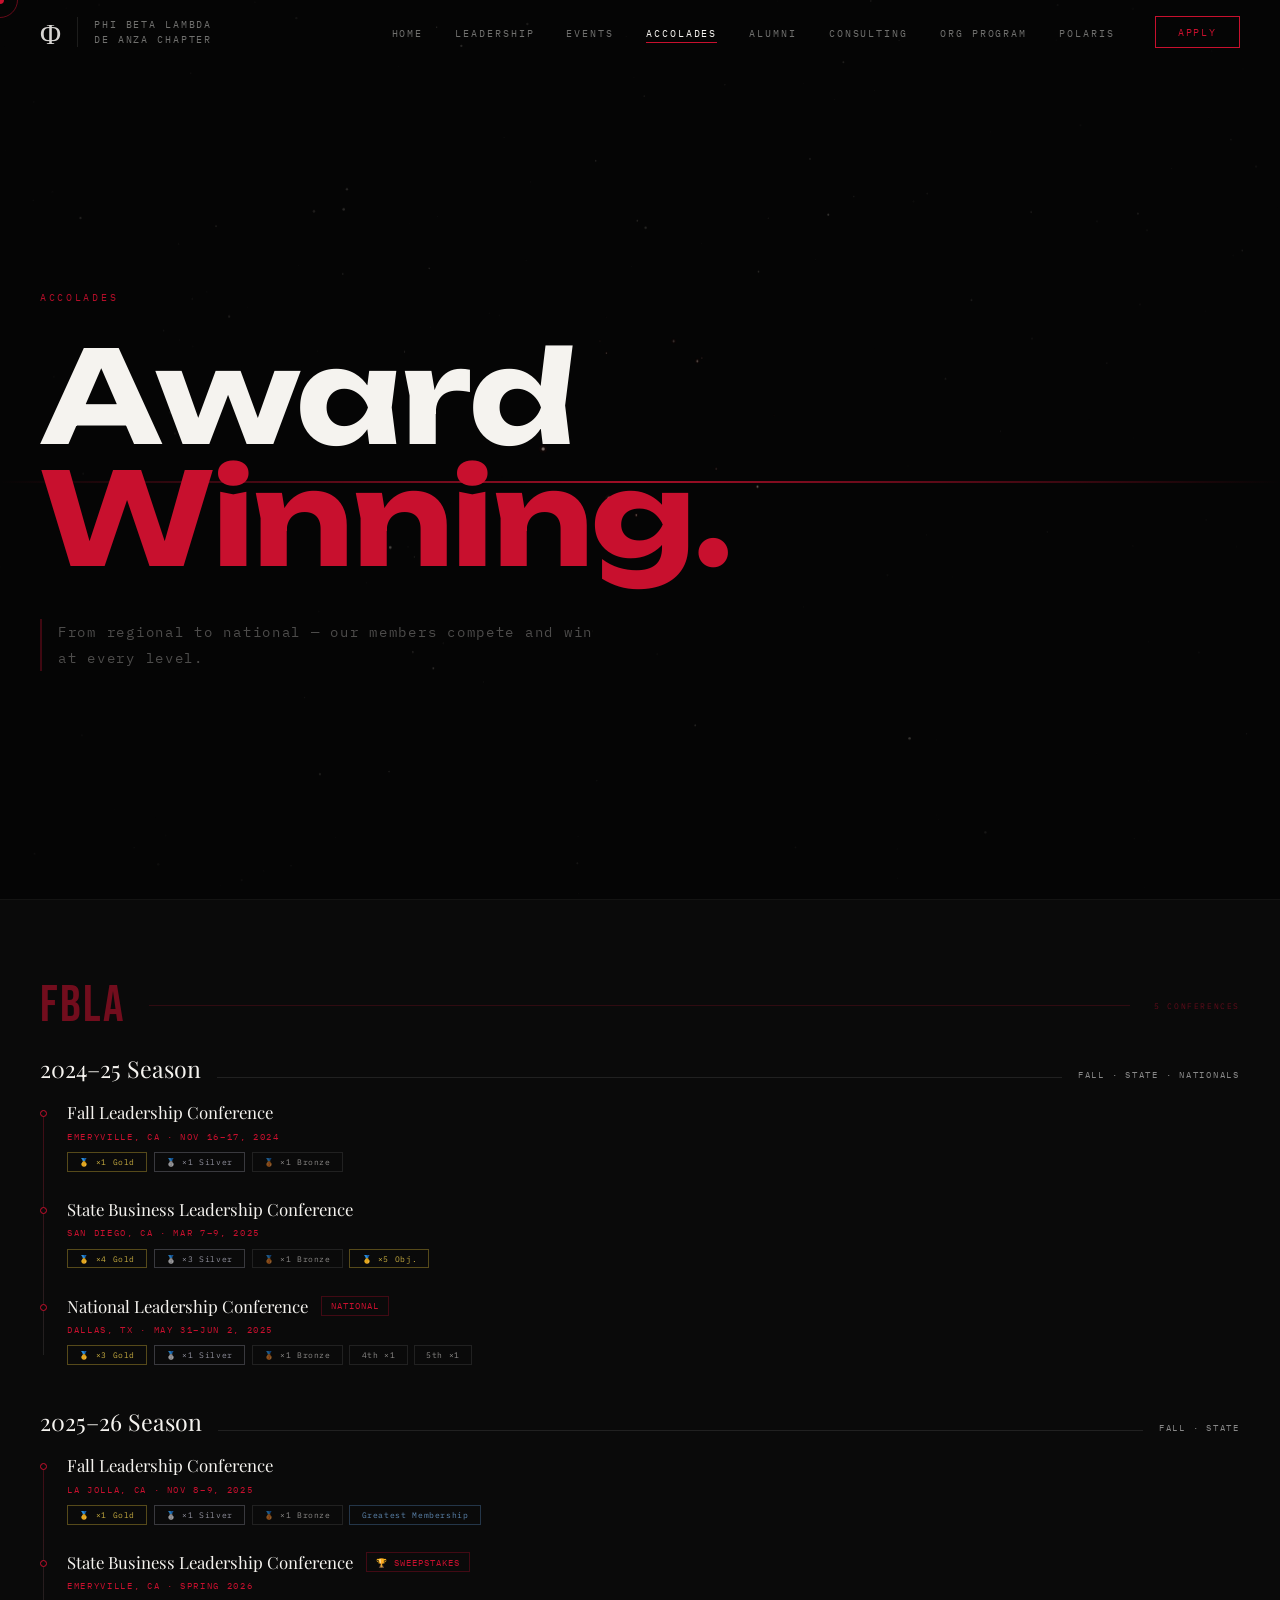
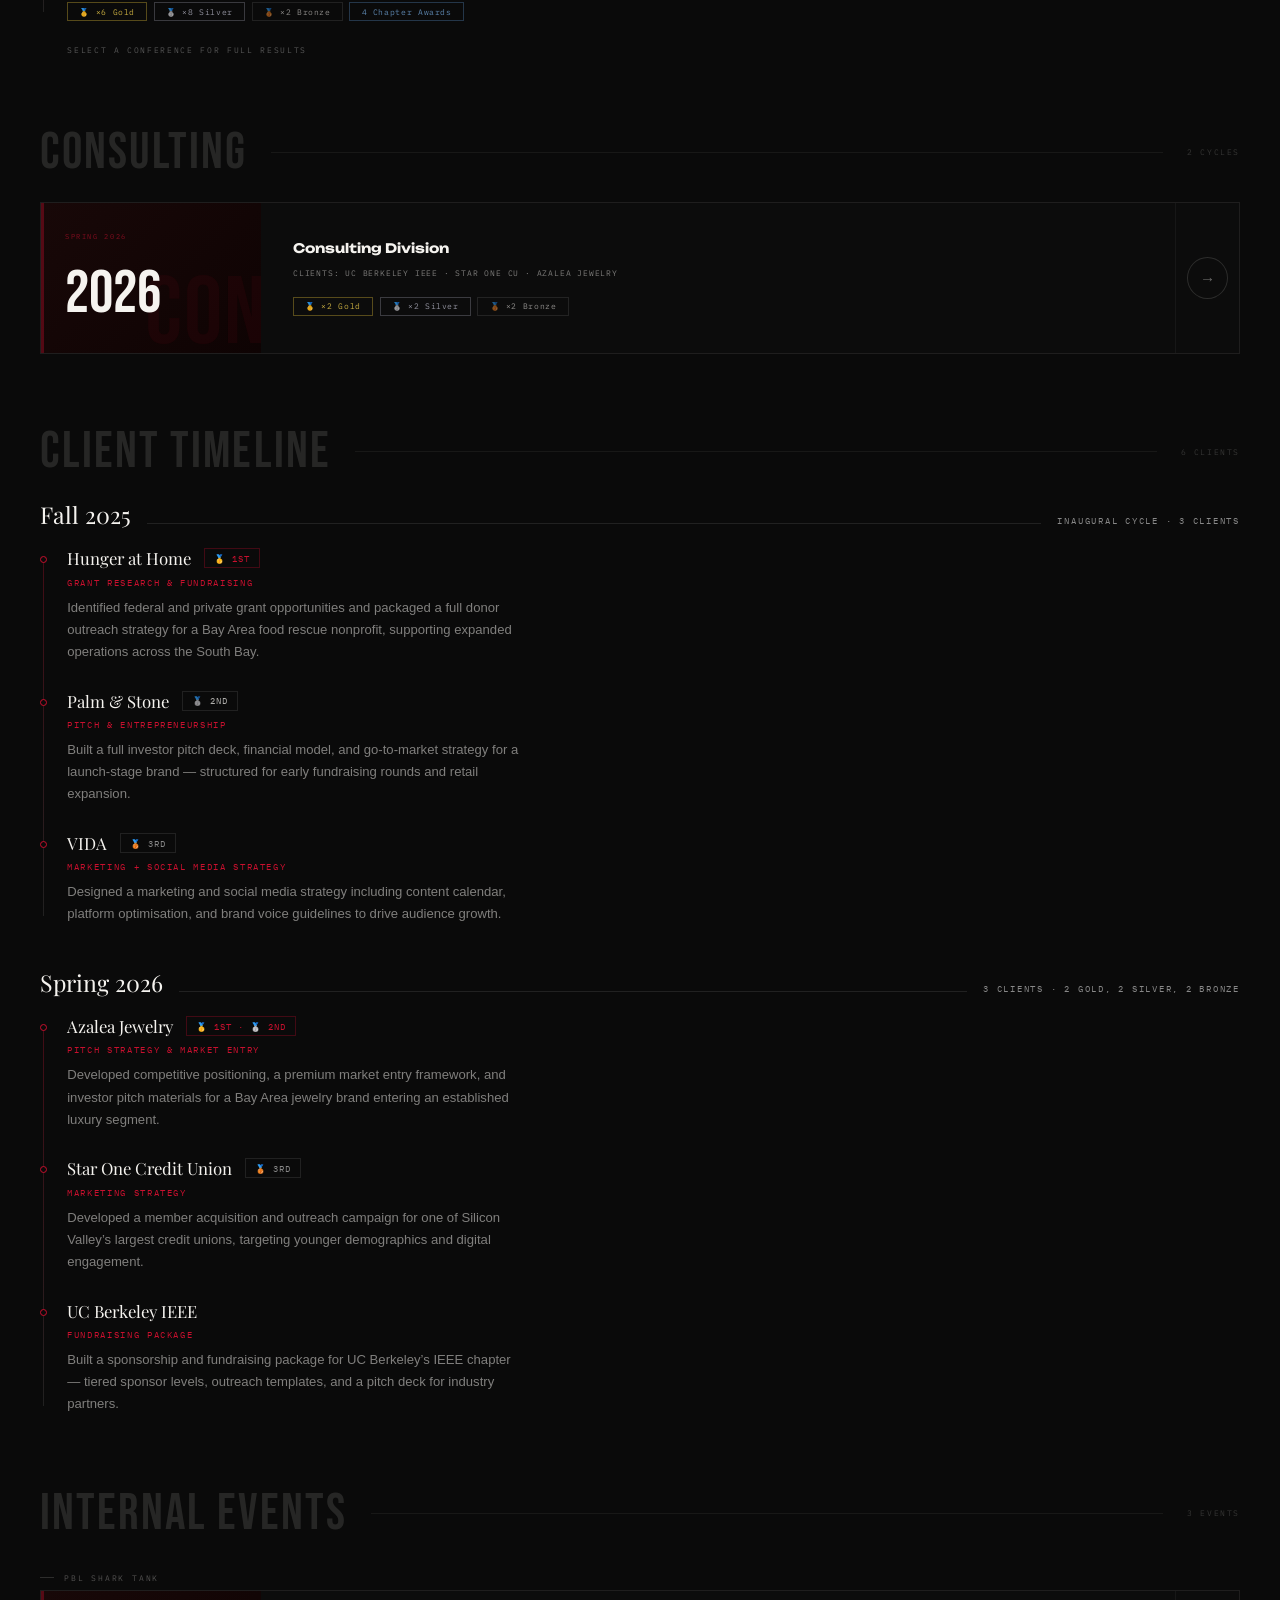
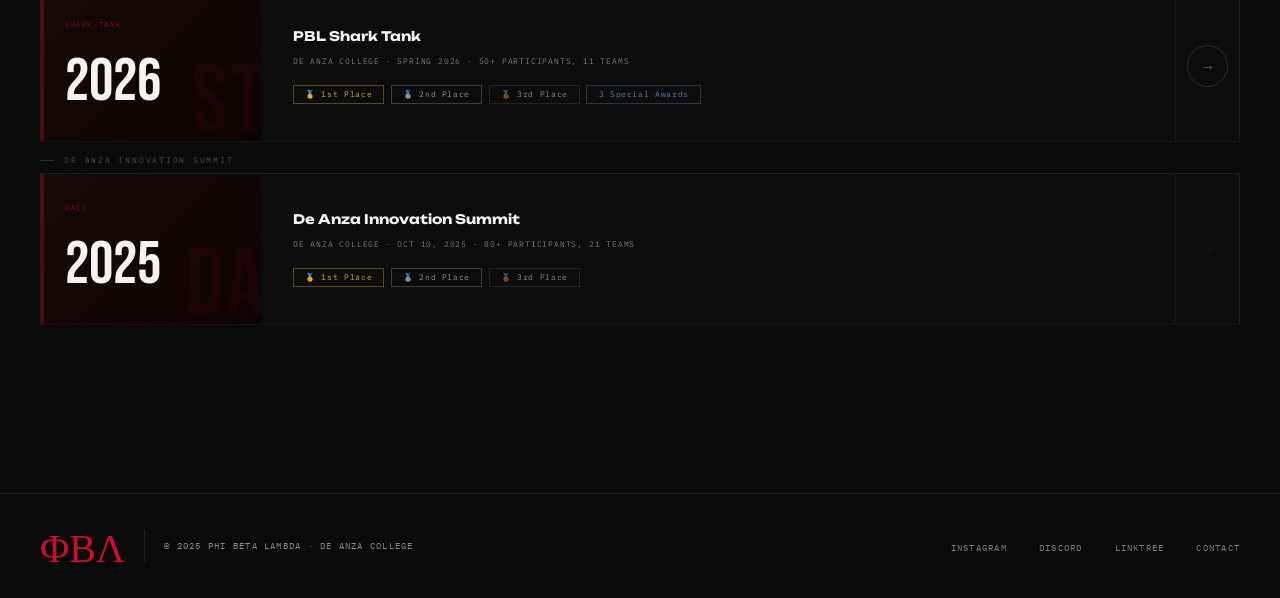
==== commit 7aa455c4: "Turn the FBLA section into an actual timeline It was three separate carousels reading 2025, then 202" ====
--- a/accolades.html
+++ b/accolades.html
@@ -149,119 +149,69 @@
     <div class="acc-section-header">
       <div class="acc-section-name active">FBLA</div>
       <div class="acc-section-line active"></div>
-      <div class="acc-section-count active">3 Competitions</div>
-    </div>
-
-    <!-- NLC -->
-    <div class="acc-sub-label">National Leadership Conference</div>
-    <div class="strip-shell" onclick="openModal('nlc',0)">
-      <div class="strip-track" id="track-nlc" style="width:100%">
-        <div class="strip-page" style="width:100%">
-          <div class="sp-left">
-            <div class="sp-tag">NLC</div>
-            <div class="sp-yr">2025</div>
-            <div class="sp-wm">NLC</div>
-          </div>
-          <div class="sp-mid">
-            <div class="sp-conf">National Leadership Conference</div>
-            <div class="sp-loc">Dallas, TX · May 31–Jun 2, 2025</div>
-            <div class="sp-medals">
-              <span class="sp-m g">🥇 ×3 Gold</span>
-              <span class="sp-m s">🥈 ×1 Silver</span>
-              <span class="sp-m">🥉 ×1 Bronze</span>
-              <span class="sp-m">4th ×1</span>
-              <span class="sp-m">5th ×1</span>
-            </div>
-          </div>
-          <div class="sp-nav"><button class="sp-btn" disabled>→</button></div>
-        </div>
-      </div>
-    </div>
-
-    <!-- SBLC -->
-    <div class="acc-sub-label">State Business Leadership Conference</div>
-    <div class="strip-shell" onclick="openModal('sblc',sblcIdx)">
-      <div class="strip-track" id="track-sblc" style="width:200%">
-        <div class="strip-page" style="width:50%">
-          <div class="sp-left">
-            <div class="sp-tag">SBLC</div>
-            <div class="sp-yr">2026</div>
-            <div class="sp-wm">SBLC</div>
-          </div>
-          <div class="sp-mid">
-            <div class="sp-conf">State Business Leadership Conference</div>
-            <div class="sp-loc">Emeryville, CA · Spring 2026</div>
-            <div class="sp-medals">
-              <span class="sp-m g">🥇 ×6 Gold</span>
-              <span class="sp-m s">🥈 ×8 Silver</span>
-              <span class="sp-m">🥉 ×2 Bronze</span>
-              <span class="sp-m aw">4 Chapter Awards</span>
-            </div>
-          </div>
-          <div class="sp-nav"><button class="sp-btn" onclick="event.stopPropagation();slide('sblc',1)">→</button></div>
-        </div>
-        <div class="strip-page" style="width:50%">
-          <div class="sp-left">
-            <div class="sp-tag">SBLC</div>
-            <div class="sp-yr">2025</div>
-            <div class="sp-wm">SBLC</div>
-          </div>
-          <div class="sp-mid">
-            <div class="sp-conf">State Business Leadership Conference</div>
-            <div class="sp-loc">San Diego, CA · Mar 7–9, 2025</div>
-            <div class="sp-medals">
-              <span class="sp-m g">🥇 ×4 Gold</span>
-              <span class="sp-m s">🥈 ×3 Silver</span>
-              <span class="sp-m">🥉 ×1 Bronze</span>
-              <span class="sp-m g">🥇 ×5 Obj.</span>
-            </div>
-          </div>
-          <div class="sp-nav"><button class="sp-btn" onclick="event.stopPropagation();slide('sblc',0)">→</button></div>
-        </div>
-      </div>
-    </div>
-
-    <!-- FLC -->
-    <div class="acc-sub-label">Fall Leadership Conference</div>
-    <div class="strip-shell" onclick="openModal('flc',flcIdx)">
-      <div class="strip-track" id="track-flc" style="width:200%">
-        <div class="strip-page" style="width:50%">
-          <div class="sp-left">
-            <div class="sp-tag">FLC</div>
-            <div class="sp-yr">2025</div>
-            <div class="sp-wm">FLC</div>
-          </div>
-          <div class="sp-mid">
-            <div class="sp-conf">Fall Leadership Conference</div>
-            <div class="sp-loc">La Jolla, CA · Nov 8–9, 2025</div>
-            <div class="sp-medals">
-              <span class="sp-m g">🥇 ×1 Gold</span>
-              <span class="sp-m s">🥈 ×1 Silver</span>
-              <span class="sp-m">🥉 ×1 Bronze</span>
-              <span class="sp-m aw">Greatest Membership</span>
-            </div>
-          </div>
-          <div class="sp-nav"><button class="sp-btn" onclick="event.stopPropagation();slide('flc',1)">→</button></div>
-        </div>
-        <div class="strip-page" style="width:50%">
-          <div class="sp-left">
-            <div class="sp-tag">FLC</div>
-            <div class="sp-yr">2024</div>
-            <div class="sp-wm">FLC</div>
-          </div>
-          <div class="sp-mid">
-            <div class="sp-conf">Fall Leadership Conference</div>
-            <div class="sp-loc">Emeryville, CA · Nov 16–17, 2024</div>
-            <div class="sp-medals">
-              <span class="sp-m g">🥇 ×1 Gold</span>
-              <span class="sp-m s">🥈 ×1 Silver</span>
-              <span class="sp-m">🥉 ×1 Bronze</span>
-            </div>
-          </div>
-          <div class="sp-nav"><button class="sp-btn" onclick="event.stopPropagation();slide('flc',0)">→</button></div>
-        </div>
-      </div>
-    </div>
+      <div class="acc-section-count active">5 Conferences</div>
+    </div>
+
+    <div class="ctl">
+      <div class="ctl-cycle">
+        <div class="ctl-cycle-head">
+          <div class="ctl-cycle-yr">2024–25 Season</div>
+          <div class="ctl-cycle-meta">Fall · State · Nationals</div>
+        </div>
+        <div class="ctl-items">
+        <div class="ctl-item ctl-click" onclick="openModal('flc',1)">
+          <div class="ctl-dot"></div>
+          <div class="ctl-body">
+            <div class="ctl-top"><div class="ctl-name">Fall Leadership Conference</div></div>
+            <div class="ctl-work">Emeryville, CA · Nov 16–17, 2024</div>
+            <div class="ctl-medals"><span class="sp-m g">🥇 ×1 Gold</span><span class="sp-m s">🥈 ×1 Silver</span><span class="sp-m ">🥉 ×1 Bronze</span></div>
+          </div>
+        </div>
+        <div class="ctl-item ctl-click" onclick="openModal('sblc',1)">
+          <div class="ctl-dot"></div>
+          <div class="ctl-body">
+            <div class="ctl-top"><div class="ctl-name">State Business Leadership Conference</div></div>
+            <div class="ctl-work">San Diego, CA · Mar 7–9, 2025</div>
+            <div class="ctl-medals"><span class="sp-m g">🥇 ×4 Gold</span><span class="sp-m s">🥈 ×3 Silver</span><span class="sp-m ">🥉 ×1 Bronze</span><span class="sp-m g">🥇 ×5 Obj.</span></div>
+          </div>
+        </div>
+        <div class="ctl-item ctl-click" onclick="openModal('nlc',0)">
+          <div class="ctl-dot"></div>
+          <div class="ctl-body">
+            <div class="ctl-top"><div class="ctl-name">National Leadership Conference</div><div class="ctl-place g">National</div></div>
+            <div class="ctl-work">Dallas, TX · May 31–Jun 2, 2025</div>
+            <div class="ctl-medals"><span class="sp-m g">🥇 ×3 Gold</span><span class="sp-m s">🥈 ×1 Silver</span><span class="sp-m ">🥉 ×1 Bronze</span><span class="sp-m ">4th ×1</span><span class="sp-m ">5th ×1</span></div>
+          </div>
+        </div>
+        </div>
+      </div>
+
+      <div class="ctl-cycle">
+        <div class="ctl-cycle-head">
+          <div class="ctl-cycle-yr">2025–26 Season</div>
+          <div class="ctl-cycle-meta">Fall · State</div>
+        </div>
+        <div class="ctl-items">
+        <div class="ctl-item ctl-click" onclick="openModal('flc',0)">
+          <div class="ctl-dot"></div>
+          <div class="ctl-body">
+            <div class="ctl-top"><div class="ctl-name">Fall Leadership Conference</div></div>
+            <div class="ctl-work">La Jolla, CA · Nov 8–9, 2025</div>
+            <div class="ctl-medals"><span class="sp-m g">🥇 ×1 Gold</span><span class="sp-m s">🥈 ×1 Silver</span><span class="sp-m ">🥉 ×1 Bronze</span><span class="sp-m aw">Greatest Membership</span></div>
+          </div>
+        </div>
+        <div class="ctl-item ctl-click" onclick="openModal('sblc',0)">
+          <div class="ctl-dot"></div>
+          <div class="ctl-body">
+            <div class="ctl-top"><div class="ctl-name">State Business Leadership Conference</div><div class="ctl-place g">🏆 Sweepstakes</div></div>
+            <div class="ctl-work">Emeryville, CA · Spring 2026</div>
+            <div class="ctl-medals"><span class="sp-m g">🥇 ×6 Gold</span><span class="sp-m s">🥈 ×8 Silver</span><span class="sp-m ">🥉 ×2 Bronze</span><span class="sp-m aw">4 Chapter Awards</span></div>
+          </div>
+        </div>
+        </div>
+      </div>
+    </div>
+    <div class="ctl-hint">Select a conference for full results</div>
   </div>
 
   <!-- ══ CONSULTING ══ -->
--- a/styles.css
+++ b/styles.css
@@ -208,3 +208,10 @@
   .ctl-name{font-size:.95rem}
   .ctl-desc{font-size:.78rem}
 }
+.ctl-medals{display:flex;flex-wrap:wrap;gap:.4rem;margin-top:.6rem}
+.ctl-click{cursor:pointer}
+.ctl-click .ctl-body{transition:transform .2s}
+.ctl-click:hover .ctl-body{transform:translateX(4px)}
+.ctl-click:hover .ctl-name{color:var(--red)}
+.ctl-name{transition:color .2s}
+.ctl-hint{font-family:'IBM Plex Mono',monospace;font-size:.52rem;letter-spacing:.2em;text-transform:uppercase;color:var(--gray-light);opacity:.6;margin-top:1.4rem;padding-left:1.7rem}
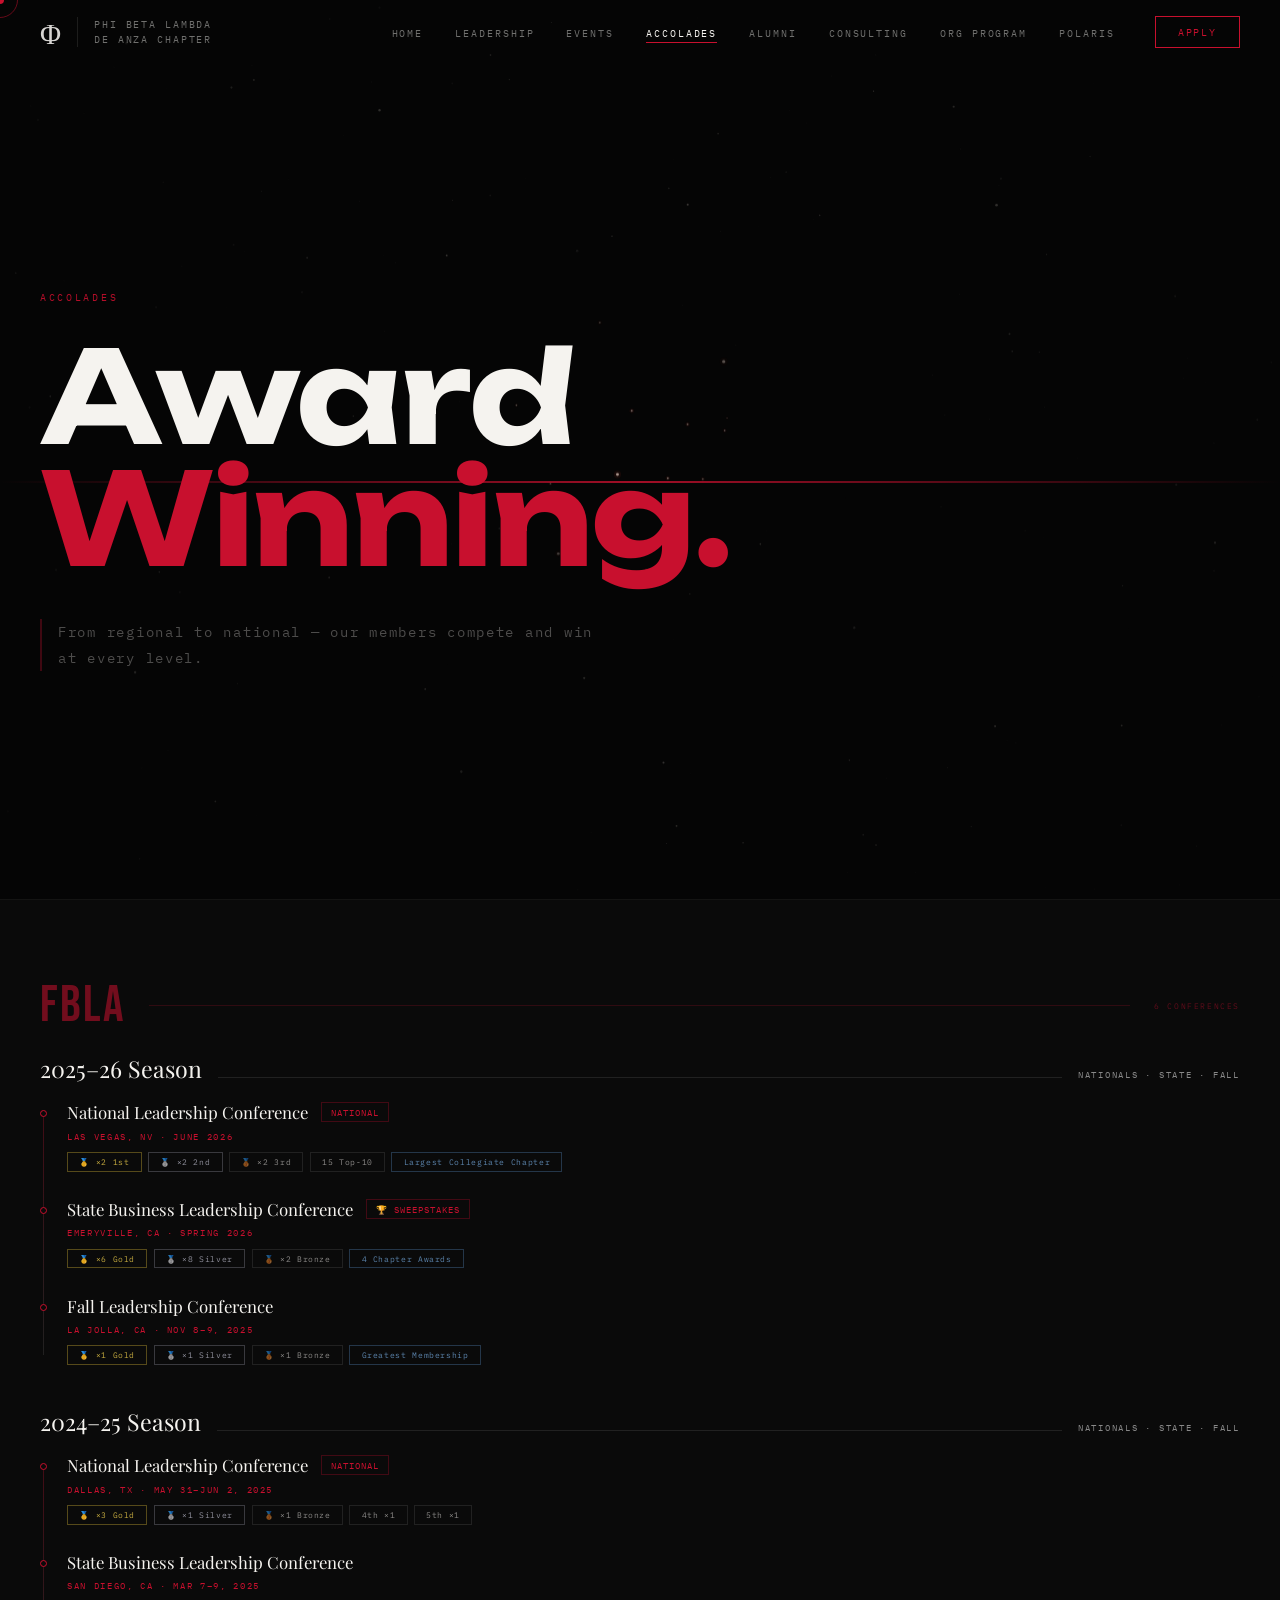
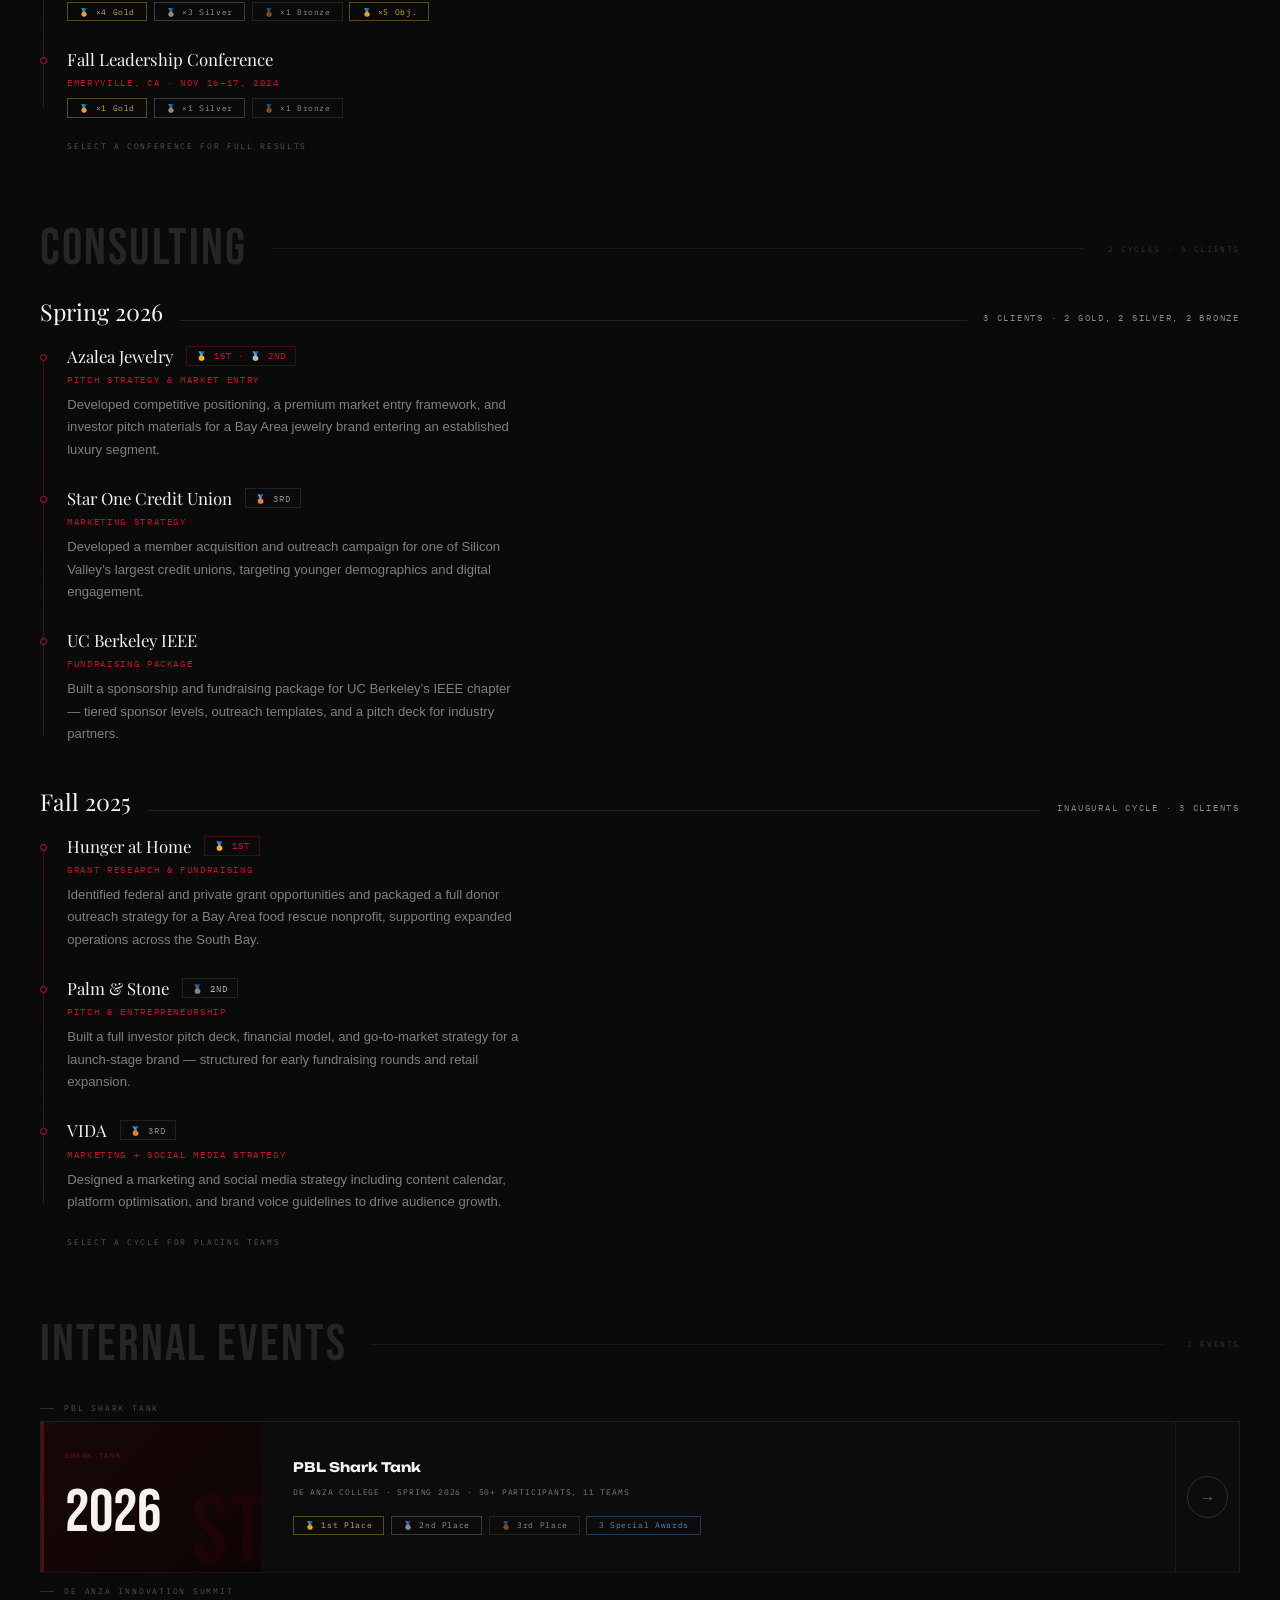
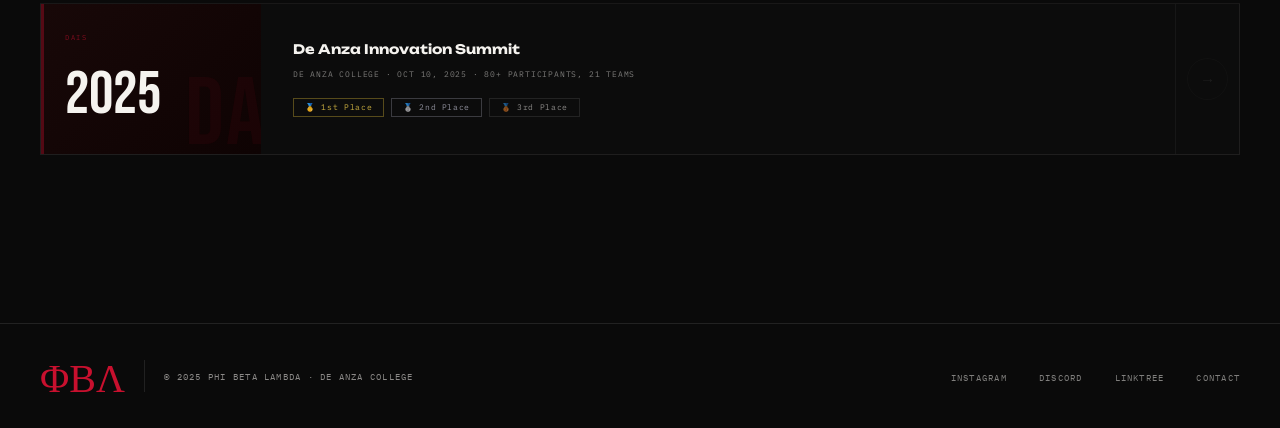
==== commit 50d8dac6: "Add NLC 2026, order newest first, fold clients back into Consulting Nationals 2026 in Las Vegas: two" ====
--- a/accolades.html
+++ b/accolades.html
@@ -149,63 +149,71 @@
     <div class="acc-section-header">
       <div class="acc-section-name active">FBLA</div>
       <div class="acc-section-line active"></div>
-      <div class="acc-section-count active">5 Conferences</div>
+      <div class="acc-section-count active">6 Conferences</div>
     </div>
 
     <div class="ctl">
       <div class="ctl-cycle">
         <div class="ctl-cycle-head">
+          <div class="ctl-cycle-yr">2025–26 Season</div>
+          <div class="ctl-cycle-meta">Nationals · State · Fall</div>
+        </div>
+        <div class="ctl-items">
+        <div class="ctl-item ctl-click" onclick="openModal('nlc',0)">
+          <div class="ctl-dot"></div>
+          <div class="ctl-body">
+            <div class="ctl-top"><div class="ctl-name">National Leadership Conference</div><div class="ctl-place g">National</div></div>
+            <div class="ctl-work">Las Vegas, NV · June 2026</div>
+            <div class="ctl-medals"><span class="sp-m g">🥇 ×2 1st</span><span class="sp-m s">🥈 ×2 2nd</span><span class="sp-m ">🥉 ×2 3rd</span><span class="sp-m ">15 Top-10</span><span class="sp-m aw">Largest Collegiate Chapter</span></div>
+          </div>
+        </div>
+        <div class="ctl-item ctl-click" onclick="openModal('sblc',0)">
+          <div class="ctl-dot"></div>
+          <div class="ctl-body">
+            <div class="ctl-top"><div class="ctl-name">State Business Leadership Conference</div><div class="ctl-place g">🏆 Sweepstakes</div></div>
+            <div class="ctl-work">Emeryville, CA · Spring 2026</div>
+            <div class="ctl-medals"><span class="sp-m g">🥇 ×6 Gold</span><span class="sp-m s">🥈 ×8 Silver</span><span class="sp-m ">🥉 ×2 Bronze</span><span class="sp-m aw">4 Chapter Awards</span></div>
+          </div>
+        </div>
+        <div class="ctl-item ctl-click" onclick="openModal('flc',0)">
+          <div class="ctl-dot"></div>
+          <div class="ctl-body">
+            <div class="ctl-top"><div class="ctl-name">Fall Leadership Conference</div></div>
+            <div class="ctl-work">La Jolla, CA · Nov 8–9, 2025</div>
+            <div class="ctl-medals"><span class="sp-m g">🥇 ×1 Gold</span><span class="sp-m s">🥈 ×1 Silver</span><span class="sp-m ">🥉 ×1 Bronze</span><span class="sp-m aw">Greatest Membership</span></div>
+          </div>
+        </div>
+        </div>
+      </div>
+
+      <div class="ctl-cycle">
+        <div class="ctl-cycle-head">
           <div class="ctl-cycle-yr">2024–25 Season</div>
-          <div class="ctl-cycle-meta">Fall · State · Nationals</div>
+          <div class="ctl-cycle-meta">Nationals · State · Fall</div>
         </div>
         <div class="ctl-items">
+        <div class="ctl-item ctl-click" onclick="openModal('nlc',1)">
+          <div class="ctl-dot"></div>
+          <div class="ctl-body">
+            <div class="ctl-top"><div class="ctl-name">National Leadership Conference</div><div class="ctl-place g">National</div></div>
+            <div class="ctl-work">Dallas, TX · May 31–Jun 2, 2025</div>
+            <div class="ctl-medals"><span class="sp-m g">🥇 ×3 Gold</span><span class="sp-m s">🥈 ×1 Silver</span><span class="sp-m ">🥉 ×1 Bronze</span><span class="sp-m ">4th ×1</span><span class="sp-m ">5th ×1</span></div>
+          </div>
+        </div>
+        <div class="ctl-item ctl-click" onclick="openModal('sblc',1)">
+          <div class="ctl-dot"></div>
+          <div class="ctl-body">
+            <div class="ctl-top"><div class="ctl-name">State Business Leadership Conference</div></div>
+            <div class="ctl-work">San Diego, CA · Mar 7–9, 2025</div>
+            <div class="ctl-medals"><span class="sp-m g">🥇 ×4 Gold</span><span class="sp-m s">🥈 ×3 Silver</span><span class="sp-m ">🥉 ×1 Bronze</span><span class="sp-m g">🥇 ×5 Obj.</span></div>
+          </div>
+        </div>
         <div class="ctl-item ctl-click" onclick="openModal('flc',1)">
           <div class="ctl-dot"></div>
           <div class="ctl-body">
             <div class="ctl-top"><div class="ctl-name">Fall Leadership Conference</div></div>
             <div class="ctl-work">Emeryville, CA · Nov 16–17, 2024</div>
             <div class="ctl-medals"><span class="sp-m g">🥇 ×1 Gold</span><span class="sp-m s">🥈 ×1 Silver</span><span class="sp-m ">🥉 ×1 Bronze</span></div>
-          </div>
-        </div>
-        <div class="ctl-item ctl-click" onclick="openModal('sblc',1)">
-          <div class="ctl-dot"></div>
-          <div class="ctl-body">
-            <div class="ctl-top"><div class="ctl-name">State Business Leadership Conference</div></div>
-            <div class="ctl-work">San Diego, CA · Mar 7–9, 2025</div>
-            <div class="ctl-medals"><span class="sp-m g">🥇 ×4 Gold</span><span class="sp-m s">🥈 ×3 Silver</span><span class="sp-m ">🥉 ×1 Bronze</span><span class="sp-m g">🥇 ×5 Obj.</span></div>
-          </div>
-        </div>
-        <div class="ctl-item ctl-click" onclick="openModal('nlc',0)">
-          <div class="ctl-dot"></div>
-          <div class="ctl-body">
-            <div class="ctl-top"><div class="ctl-name">National Leadership Conference</div><div class="ctl-place g">National</div></div>
-            <div class="ctl-work">Dallas, TX · May 31–Jun 2, 2025</div>
-            <div class="ctl-medals"><span class="sp-m g">🥇 ×3 Gold</span><span class="sp-m s">🥈 ×1 Silver</span><span class="sp-m ">🥉 ×1 Bronze</span><span class="sp-m ">4th ×1</span><span class="sp-m ">5th ×1</span></div>
-          </div>
-        </div>
-        </div>
-      </div>
-
-      <div class="ctl-cycle">
-        <div class="ctl-cycle-head">
-          <div class="ctl-cycle-yr">2025–26 Season</div>
-          <div class="ctl-cycle-meta">Fall · State</div>
-        </div>
-        <div class="ctl-items">
-        <div class="ctl-item ctl-click" onclick="openModal('flc',0)">
-          <div class="ctl-dot"></div>
-          <div class="ctl-body">
-            <div class="ctl-top"><div class="ctl-name">Fall Leadership Conference</div></div>
-            <div class="ctl-work">La Jolla, CA · Nov 8–9, 2025</div>
-            <div class="ctl-medals"><span class="sp-m g">🥇 ×1 Gold</span><span class="sp-m s">🥈 ×1 Silver</span><span class="sp-m ">🥉 ×1 Bronze</span><span class="sp-m aw">Greatest Membership</span></div>
-          </div>
-        </div>
-        <div class="ctl-item ctl-click" onclick="openModal('sblc',0)">
-          <div class="ctl-dot"></div>
-          <div class="ctl-body">
-            <div class="ctl-top"><div class="ctl-name">State Business Leadership Conference</div><div class="ctl-place g">🏆 Sweepstakes</div></div>
-            <div class="ctl-work">Emeryville, CA · Spring 2026</div>
-            <div class="ctl-medals"><span class="sp-m g">🥇 ×6 Gold</span><span class="sp-m s">🥈 ×8 Silver</span><span class="sp-m ">🥉 ×2 Bronze</span><span class="sp-m aw">4 Chapter Awards</span></div>
           </div>
         </div>
         </div>
@@ -219,124 +227,77 @@
     <div class="acc-section-header">
       <div class="acc-section-name">Consulting</div>
       <div class="acc-section-line"></div>
-      <div class="acc-section-count">2 Cycles</div>
-    </div>
-
-    <div class="strip-shell" onclick="openModal('con',conIdx)">
-      <div class="strip-track" id="track-con" style="width:200%">
-        <div class="strip-page" style="width:50%">
-          <div class="sp-left">
-            <div class="sp-tag">Spring 2026</div>
-            <div class="sp-yr">2026</div>
-            <div class="sp-wm">CON</div>
-          </div>
-          <div class="sp-mid">
-            <div class="sp-conf">Consulting Division</div>
-            <div class="sp-loc">Clients: UC Berkeley IEEE · Star One CU · Azalea Jewelry</div>
-            <div class="sp-medals">
-              <span class="sp-m g">🥇 ×2 Gold</span>
-              <span class="sp-m s">🥈 ×2 Silver</span>
-              <span class="sp-m">🥉 ×2 Bronze</span>
-            </div>
-          </div>
-          <div class="sp-nav"><button class="sp-btn" onclick="event.stopPropagation();slide('con',1)">→</button></div>
-        </div>
-        <div class="strip-page" style="width:50%">
-          <div class="sp-left">
-            <div class="sp-tag">Fall 2025</div>
-            <div class="sp-yr">2025</div>
-            <div class="sp-wm">CON</div>
-          </div>
-          <div class="sp-mid">
-            <div class="sp-conf">Consulting Division</div>
-            <div class="sp-loc">Clients: Hunger at Home · VIDA · Palm &amp; Stone</div>
-            <div class="sp-medals">
-              <span class="sp-m g">🥇 ×1 Gold</span>
-              <span class="sp-m s">🥈 ×1 Silver</span>
-              <span class="sp-m">🥉 ×1 Bronze</span>
-            </div>
-          </div>
-          <div class="sp-nav"><button class="sp-btn" onclick="event.stopPropagation();slide('con',0)">→</button></div>
-        </div>
-      </div>
-    </div>
-  </div>
-
-  <!-- ══ CONSULTING CLIENT TIMELINE ══ -->
-  <div class="acc-section">
-    <div class="acc-section-header">
-      <div class="acc-section-name">Client Timeline</div>
-      <div class="acc-section-line"></div>
-      <div class="acc-section-count">6 Clients</div>
+      <div class="acc-section-count">2 Cycles · 6 Clients</div>
     </div>
 
     <div class="ctl">
       <div class="ctl-cycle">
-        <div class="ctl-cycle-head">
+        <div class="ctl-cycle-head ctl-cycle-click" onclick="openModal('con',0)">
+          <div class="ctl-cycle-yr">Spring 2026</div>
+          <div class="ctl-cycle-meta">3 Clients · 2 Gold, 2 Silver, 2 Bronze</div>
+        </div>
+        <div class="ctl-items">
+          <div class="ctl-item">
+            <div class="ctl-dot"></div>
+            <div class="ctl-body">
+              <div class="ctl-top"><div class="ctl-name">Azalea Jewelry</div><div class="ctl-place g">🥇 1st · 🥈 2nd</div></div>
+              <div class="ctl-work">Pitch Strategy &amp; Market Entry</div>
+              <div class="ctl-desc">Developed competitive positioning, a premium market entry framework, and investor pitch materials for a Bay Area jewelry brand entering an established luxury segment.</div>
+            </div>
+          </div>
+          <div class="ctl-item">
+            <div class="ctl-dot"></div>
+            <div class="ctl-body">
+              <div class="ctl-top"><div class="ctl-name">Star One Credit Union</div><div class="ctl-place ">🥉 3rd</div></div>
+              <div class="ctl-work">Marketing Strategy</div>
+              <div class="ctl-desc">Developed a member acquisition and outreach campaign for one of Silicon Valley’s largest credit unions, targeting younger demographics and digital engagement.</div>
+            </div>
+          </div>
+          <div class="ctl-item">
+            <div class="ctl-dot"></div>
+            <div class="ctl-body">
+              <div class="ctl-top"><div class="ctl-name">UC Berkeley IEEE</div></div>
+              <div class="ctl-work">Fundraising Package</div>
+              <div class="ctl-desc">Built a sponsorship and fundraising package for UC Berkeley’s IEEE chapter — tiered sponsor levels, outreach templates, and a pitch deck for industry partners.</div>
+            </div>
+          </div>
+        </div>
+      </div>
+
+      <div class="ctl-cycle">
+        <div class="ctl-cycle-head ctl-cycle-click" onclick="openModal('con',1)">
           <div class="ctl-cycle-yr">Fall 2025</div>
           <div class="ctl-cycle-meta">Inaugural Cycle · 3 Clients</div>
         </div>
         <div class="ctl-items">
-        <div class="ctl-item">
-          <div class="ctl-dot"></div>
-          <div class="ctl-body">
-            <div class="ctl-top"><div class="ctl-name">Hunger at Home</div><div class="ctl-place g">🥇 1st</div></div>
-            <div class="ctl-work">Grant Research &amp; Fundraising</div>
-            <div class="ctl-desc">Identified federal and private grant opportunities and packaged a full donor outreach strategy for a Bay Area food rescue nonprofit, supporting expanded operations across the South Bay.</div>
-          </div>
-        </div>
-        <div class="ctl-item">
-          <div class="ctl-dot"></div>
-          <div class="ctl-body">
-            <div class="ctl-top"><div class="ctl-name">Palm &amp; Stone</div><div class="ctl-place s">🥈 2nd</div></div>
-            <div class="ctl-work">Pitch &amp; Entrepreneurship</div>
-            <div class="ctl-desc">Built a full investor pitch deck, financial model, and go-to-market strategy for a launch-stage brand — structured for early fundraising rounds and retail expansion.</div>
-          </div>
-        </div>
-        <div class="ctl-item">
-          <div class="ctl-dot"></div>
-          <div class="ctl-body">
-            <div class="ctl-top"><div class="ctl-name">VIDA</div><div class="ctl-place ">🥉 3rd</div></div>
-            <div class="ctl-work">Marketing + Social Media Strategy</div>
-            <div class="ctl-desc">Designed a marketing and social media strategy including content calendar, platform optimisation, and brand voice guidelines to drive audience growth.</div>
-          </div>
-        </div>
-        </div>
-      </div>
-
-      <div class="ctl-cycle">
-        <div class="ctl-cycle-head">
-          <div class="ctl-cycle-yr">Spring 2026</div>
-          <div class="ctl-cycle-meta">3 Clients · 2 Gold, 2 Silver, 2 Bronze</div>
-        </div>
-        <div class="ctl-items">
-        <div class="ctl-item">
-          <div class="ctl-dot"></div>
-          <div class="ctl-body">
-            <div class="ctl-top"><div class="ctl-name">Azalea Jewelry</div><div class="ctl-place g">🥇 1st · 🥈 2nd</div></div>
-            <div class="ctl-work">Pitch Strategy &amp; Market Entry</div>
-            <div class="ctl-desc">Developed competitive positioning, a premium market entry framework, and investor pitch materials for a Bay Area jewelry brand entering an established luxury segment.</div>
-          </div>
-        </div>
-        <div class="ctl-item">
-          <div class="ctl-dot"></div>
-          <div class="ctl-body">
-            <div class="ctl-top"><div class="ctl-name">Star One Credit Union</div><div class="ctl-place ">🥉 3rd</div></div>
-            <div class="ctl-work">Marketing Strategy</div>
-            <div class="ctl-desc">Developed a member acquisition and outreach campaign for one of Silicon Valley’s largest credit unions, targeting younger demographics and digital engagement.</div>
-          </div>
-        </div>
-        <div class="ctl-item">
-          <div class="ctl-dot"></div>
-          <div class="ctl-body">
-            <div class="ctl-top"><div class="ctl-name">UC Berkeley IEEE</div></div>
-            <div class="ctl-work">Fundraising Package</div>
-            <div class="ctl-desc">Built a sponsorship and fundraising package for UC Berkeley’s IEEE chapter — tiered sponsor levels, outreach templates, and a pitch deck for industry partners.</div>
-          </div>
-        </div>
-        </div>
-      </div>
-    </div>
+          <div class="ctl-item">
+            <div class="ctl-dot"></div>
+            <div class="ctl-body">
+              <div class="ctl-top"><div class="ctl-name">Hunger at Home</div><div class="ctl-place g">🥇 1st</div></div>
+              <div class="ctl-work">Grant Research &amp; Fundraising</div>
+              <div class="ctl-desc">Identified federal and private grant opportunities and packaged a full donor outreach strategy for a Bay Area food rescue nonprofit, supporting expanded operations across the South Bay.</div>
+            </div>
+          </div>
+          <div class="ctl-item">
+            <div class="ctl-dot"></div>
+            <div class="ctl-body">
+              <div class="ctl-top"><div class="ctl-name">Palm &amp; Stone</div><div class="ctl-place s">🥈 2nd</div></div>
+              <div class="ctl-work">Pitch &amp; Entrepreneurship</div>
+              <div class="ctl-desc">Built a full investor pitch deck, financial model, and go-to-market strategy for a launch-stage brand — structured for early fundraising rounds and retail expansion.</div>
+            </div>
+          </div>
+          <div class="ctl-item">
+            <div class="ctl-dot"></div>
+            <div class="ctl-body">
+              <div class="ctl-top"><div class="ctl-name">VIDA</div><div class="ctl-place ">🥉 3rd</div></div>
+              <div class="ctl-work">Marketing + Social Media Strategy</div>
+              <div class="ctl-desc">Designed a marketing and social media strategy including content calendar, platform optimisation, and brand voice guidelines to drive audience growth.</div>
+            </div>
+          </div>
+        </div>
+      </div>
+    </div>
+    <div class="ctl-hint">Select a cycle for placing teams</div>
   </div>
 
   <!-- ══ INTERNAL EVENTS ══ -->
@@ -461,7 +422,10 @@
 }
 
 var MODAL={
-  nlc:{0:{tag:'NLC · 2025',title:'National Leadership Conference',loc:'Dallas, TX · May 31–Jun 2, 2025',stats:[['3','Gold'],['1','Silver'],['1','Bronze'],['13','Teams Sent']],pills:[],sub:true,results:[['🥇 1st — Accounting','Alan Dang · Katelyn Nguyen · Yihan Pan · Rachel Tran'],['🥇 1st — Business Ethics','Javin Ku'],['🥇 1st — Hospitality Management','Allissa Iida · Taranjit Kaur · Jasmine Perlas · Christina Tran'],['🥈 2nd — Community Service','Carine Chan · George Huang · Suyash Jevaria'],['🥉 3rd — Marketing','Thu Tran · Nhi Tran · Tram Lieng'],['4th — Emerging Business Issues','Zain Darwish · Javin Ku'],['5th — Business Presentation','Dianne Johnson · Vinh Nguyen · Jocelyn Ramirez']]}},
+  nlc:{
+    0:{tag:'NLC · 2026',title:'National Leadership Conference',loc:'Las Vegas, NV · June 2026 · 1,500 competitors from 180 colleges',stats:[['6','Top 3'],['15','Top 10'],['15/21','Finalists'],['43','Competing']],pills:['Largest Collegiate Chapter — 102 Members'],sub:true,results:[['🥇 1st — Community Service Project','Arin Kumar · Derick Nguyen · Wenyu Qian'],['🥇 1st — Finance Case','Elena Burgos · Evan Hoeffner'],['🥈 2nd — Entrepreneurship Pitch','William Devanney · Shakil Musthafa · Timothy Nguyen · Bryant Vo'],['🥈 2nd — Accounting Case','Nikunj More · Shakil Musthafa'],['🥉 3rd — Hospitality Case','Anna Huynh · Jayden Phan · Francisco Rodriguez · Haley Truong'],['🥉 3rd — Public Speaking','Derick Nguyen'],['4th — Marketing & Sales Case','Addy Hu · Olivia Ma · Anusha Shringi · Edward Wong'],['4th — Accounting Objective Test','Phillip Chang'],['7th — State of Chapter','Carine Chan · Nisa Pradhan · Arya Somu'],['7th — Accounting Objective Test','Thin Thida Soe'],['7th — Emerging Business Issues','Anirudh Ahluwalia · Parker Elsey · Angelo Maniraho'],['7th — Accounting Case','Phillip Chang · Thin Thida Soe'],['8th — Impromptu Speaking','Nikunj More'],['9th — Hospitality Case','Ella Yang'],['10th — Impromptu Speaking','Anusha Shringi']]},
+    1:{tag:'NLC · 2025',title:'National Leadership Conference',loc:'Dallas, TX · May 31–Jun 2, 2025',stats:[['3','Gold'],['1','Silver'],['1','Bronze'],['13','Teams Sent']],pills:[],sub:true,results:[['🥇 1st — Accounting','Alan Dang · Katelyn Nguyen · Yihan Pan · Rachel Tran'],['🥇 1st — Business Ethics','Javin Ku'],['🥇 1st — Hospitality Management','Allissa Iida · Taranjit Kaur · Jasmine Perlas · Christina Tran'],['🥈 2nd — Community Service','Carine Chan · George Huang · Suyash Jevaria'],['🥉 3rd — Marketing','Thu Tran · Nhi Tran · Tram Lieng'],['4th — Emerging Business Issues','Zain Darwish · Javin Ku'],['5th — Business Presentation','Dianne Johnson · Vinh Nguyen · Jocelyn Ramirez']]}
+  },
   sblc:{
     0:{tag:'SBLC · 2026',title:'State Business Leadership Conference',loc:'Emeryville, CA · Spring 2026',stats:[['🏆','Sweepstakes'],['6','Gold'],['8','Silver'],['2','Bronze']],pills:['State of Chapter Award','Largest State Chapter Award','Largest Membership Award','Sweepstakes Award'],sub:true,results:[['🥇 Entrepreneurship Pitch','William Devanney · Shakil Musthafa · Timothy Nguyen · Bryant Vo'],['🥇 Hospitality Management','Anna Huynh · Jayden Phan · Francisco Rodriguez · Haley Truong'],['🥇 Impromptu Speaking','Nikunj More'],['🥇 Public Speaking','Derick Nguyen'],['🥇 State of Chapter','Carine Chan · Nisa Pradhan · Arya Somu'],['🥇 Community Service Project','Arin Kumar · Lisa Qian · Derick Nguyen + team'],['🥈 Accounting Case','Nikunj More · Shakil Musthafa'],['🥈 Business Ethics','Iker Amox Jimenez · George Huang · Jordan Nguyen'],['🥈 Business Presentation','Tran Dang · Jing Xuan Jason Zhou'],['🥈 Digital Design','Nhi Tran'],['🥈 Emerging Business Issues','Jacob Eliashberg · Rameesha Farrukh · Joseph Leytes'],['🥈 Entrepreneurship Pitch','Om Bathija · Rivers Calareso'],['🥈 Finance','Elena Burgos · Evan Hoeffner · Jocelyn Ramirez'],['🥈 Impromptu Speaking','Anusha Shringi'],['🥉 Emerging Business Issues','Anirudh Ahluwalia · Parker Elsey · Angelo Maniraho'],['🥉 Impromptu Speaking','Timothy Nguyen']]},
     1:{tag:'SBLC · 2025',title:'State Business Leadership Conference',loc:'San Diego, CA · Mar 7–9, 2025',stats:[['4','Gold'],['3','Silver'],['1','Bronze'],['5','Obj. Gold']],pills:[],sub:true,results:[['🥇 1st — Accounting','Alan Dang · Katelyn Nguyen · Floria Pan · Rachel Tran'],['🥇 1st — Management','Cyrus Nakar · Anqi Lin · Allyson Huynh'],['🥇 1st — Business Ethics','Javin Ku'],['🥇 1st — Hospitality Management','Carine Chan · Sylvie Nghiem · George Huang · Leo Huang'],['🥈 2nd — Business Ethics','Fun Lee · Jordan Nguyen · Iker Jimenez'],['🥈 2nd — Business Presentation','Zineerah Ahmed · Dianne Johnson · Jocelyn Ramirez'],['🥈 2nd — Pitch','Arya Somu · Nisa Pradhan · Arthur Poon'],['🥉 3rd — Accounting','Chris Wu · Neal Singh · Alan Tran'],['🥇 Obj. Accounting','Alan Dang'],['🥇 Obj. Leadership','Minh Le'],['🥇 Obj. Impromptu Speaking','VJ Lukka'],['🥇 Obj. Sticker Design','Nhi Tran'],['🥇 Obj. Stock Market','Vincent Shao']]}
--- a/styles.css
+++ b/styles.css
@@ -215,3 +215,6 @@
 .ctl-click:hover .ctl-name{color:var(--red)}
 .ctl-name{transition:color .2s}
 .ctl-hint{font-family:'IBM Plex Mono',monospace;font-size:.52rem;letter-spacing:.2em;text-transform:uppercase;color:var(--gray-light);opacity:.6;margin-top:1.4rem;padding-left:1.7rem}
+.ctl-cycle-click{cursor:pointer}
+.ctl-cycle-click:hover .ctl-cycle-yr{color:var(--red)}
+.ctl-cycle-yr{transition:color .2s}
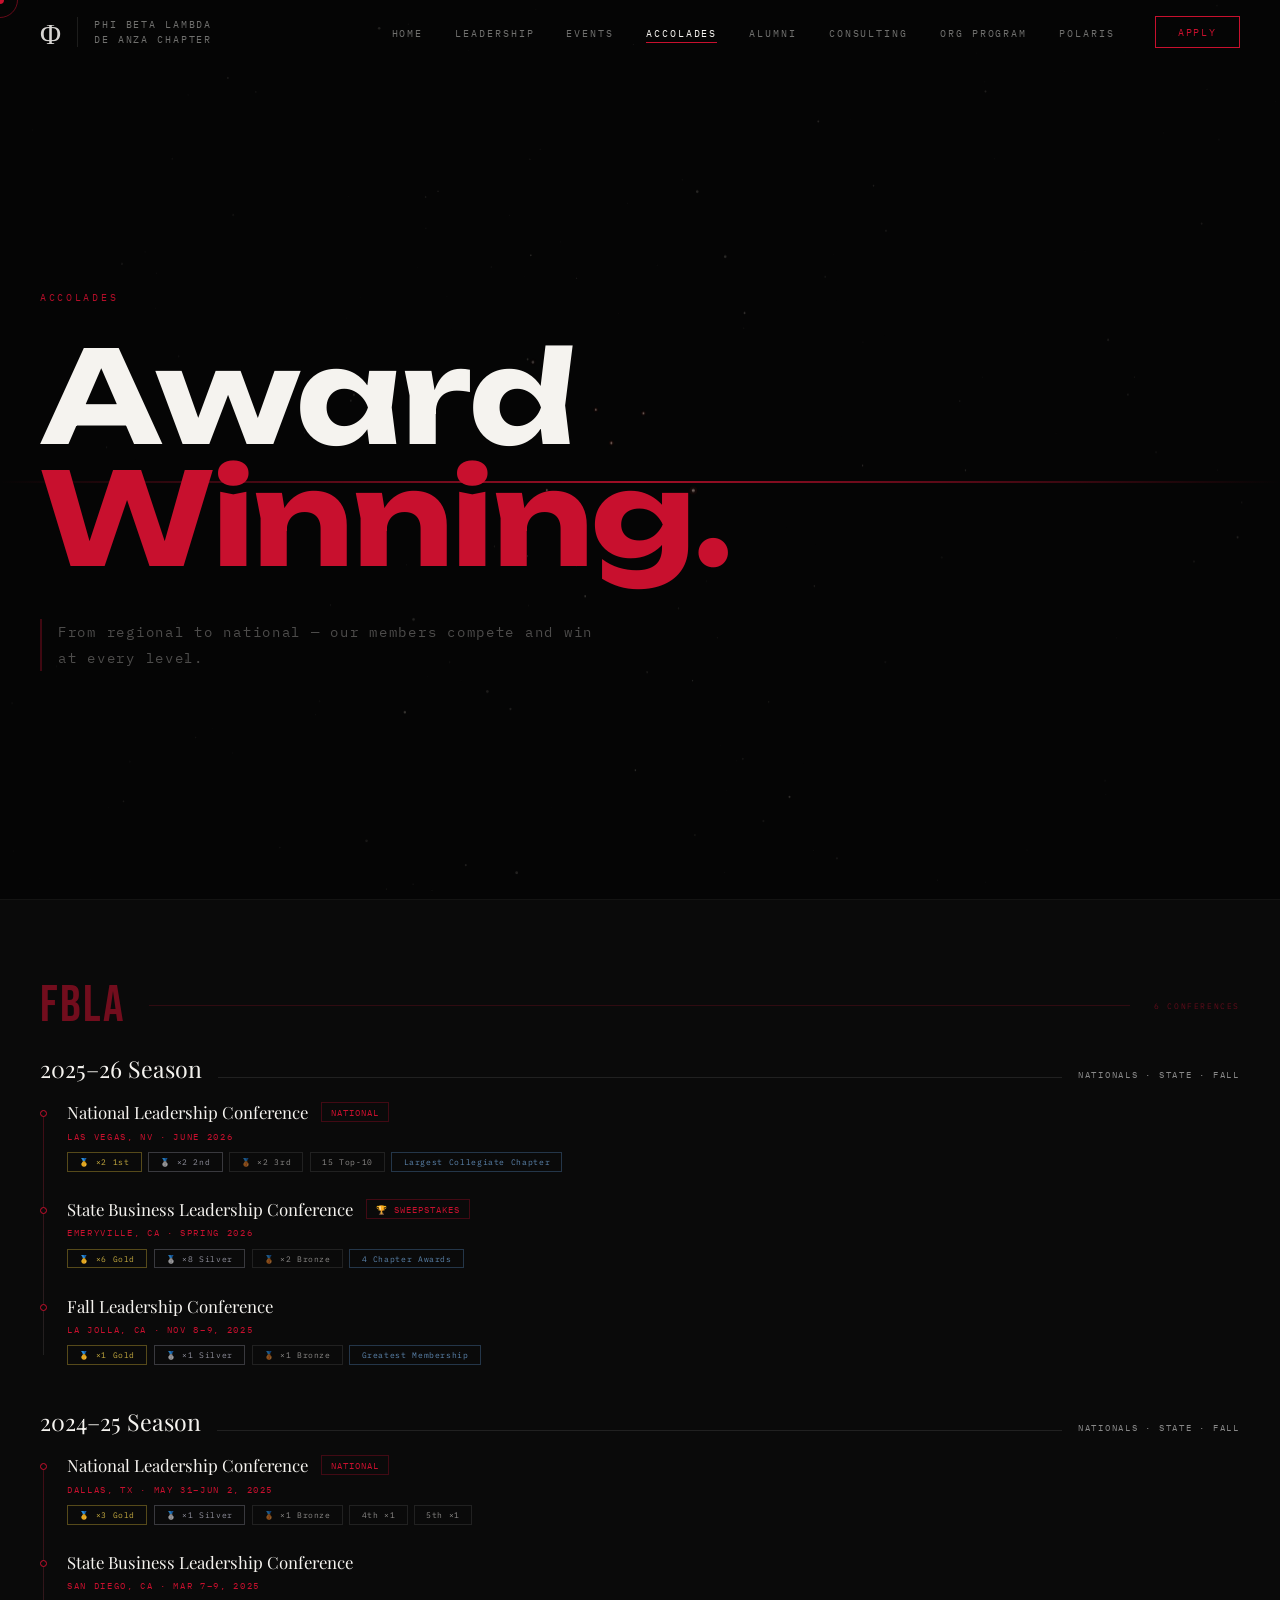
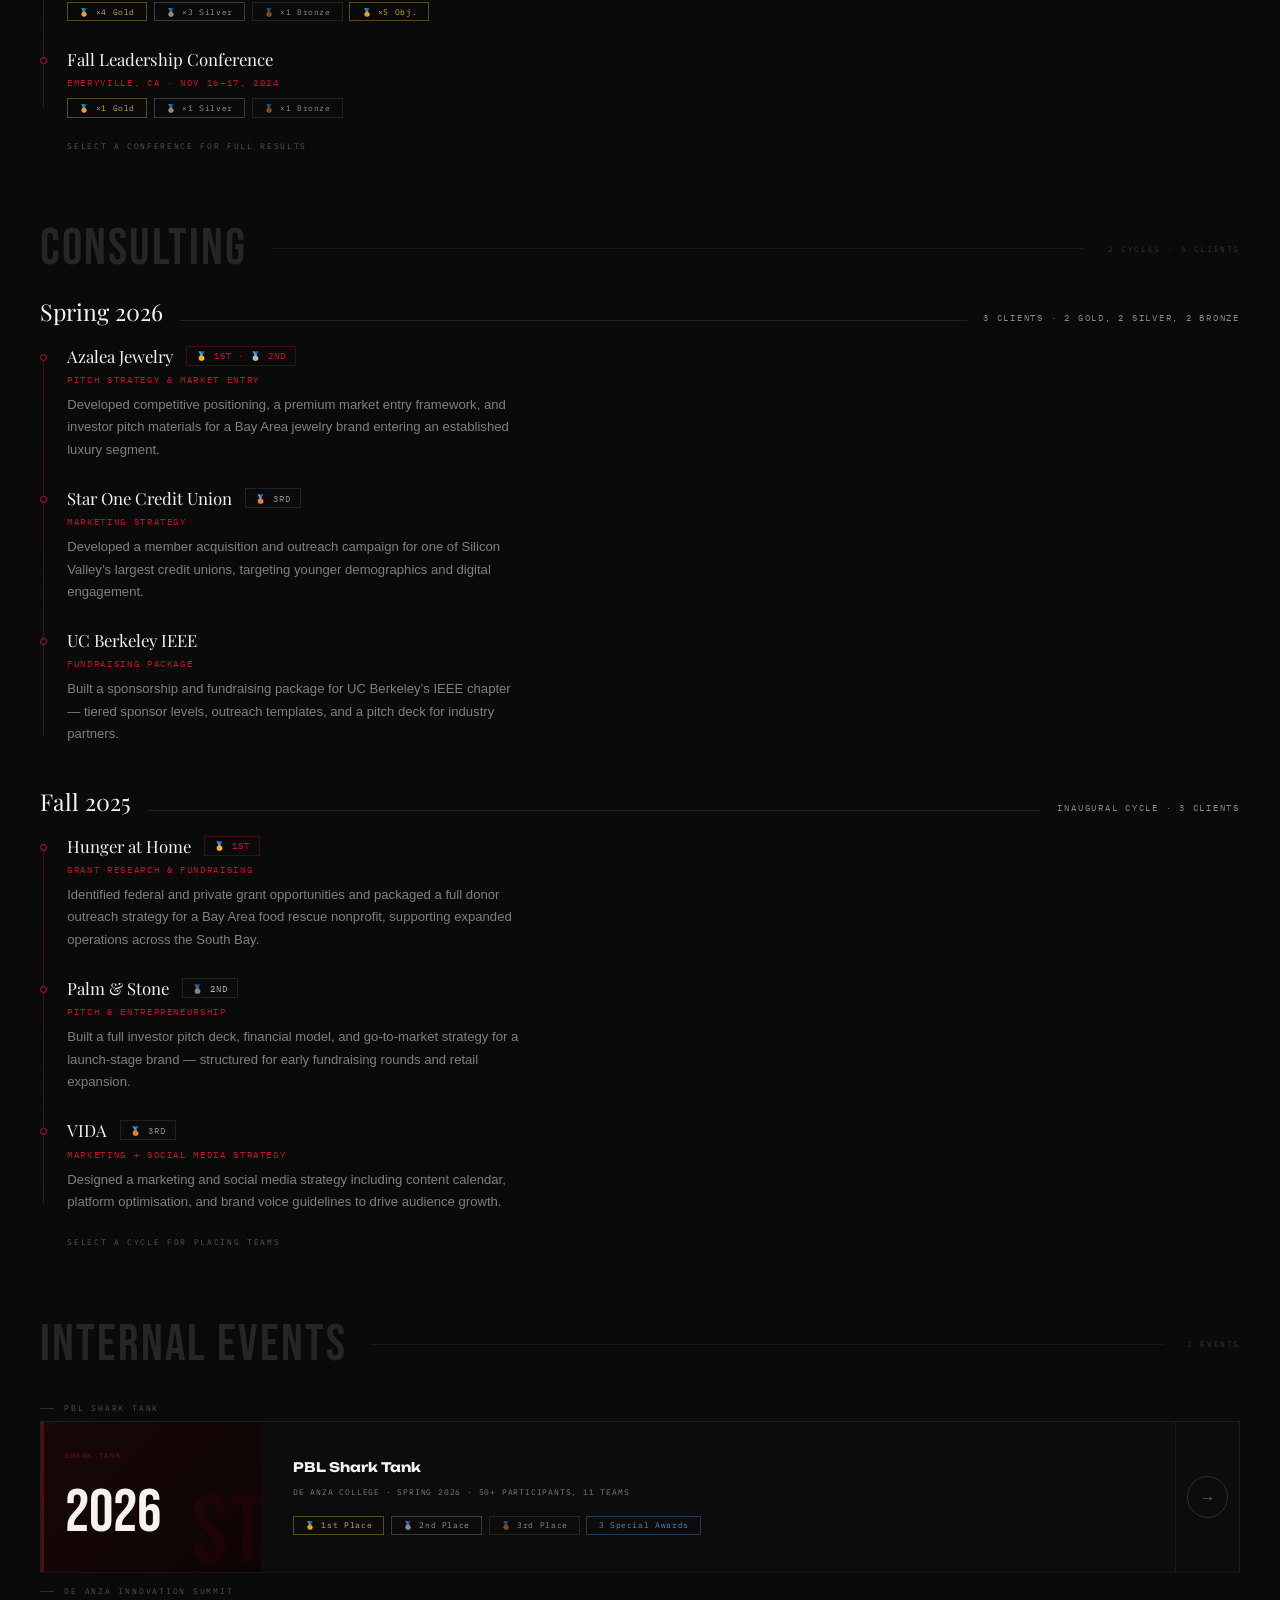
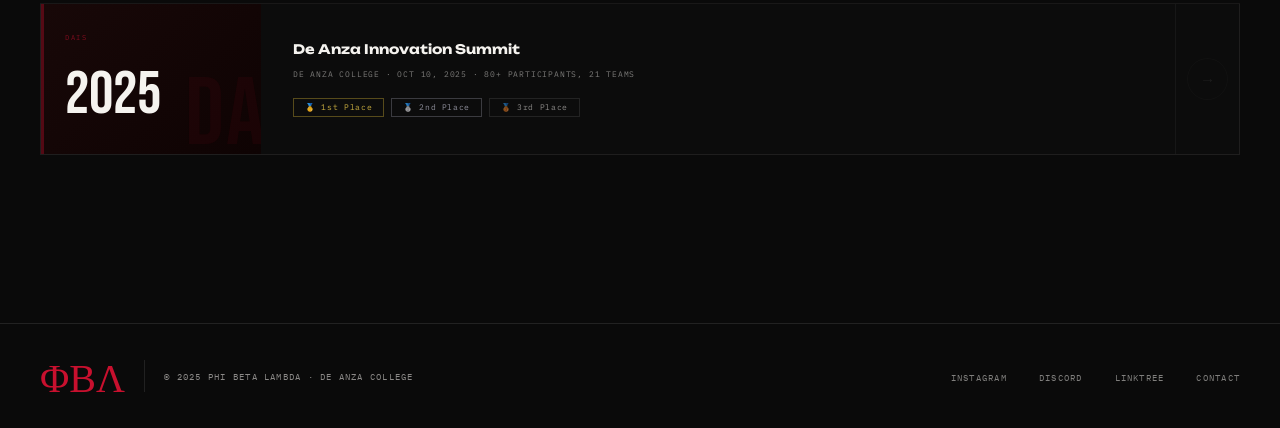
==== commit 5de94029: "Update accolades.html" ====
--- a/accolades.html
+++ b/accolades.html
@@ -423,7 +423,7 @@
 
 var MODAL={
   nlc:{
-    0:{tag:'NLC · 2026',title:'National Leadership Conference',loc:'Las Vegas, NV · June 2026 · 1,500 competitors from 180 colleges',stats:[['6','Top 3'],['15','Top 10'],['15/21','Finalists'],['43','Competing']],pills:['Largest Collegiate Chapter — 102 Members'],sub:true,results:[['🥇 1st — Community Service Project','Arin Kumar · Derick Nguyen · Wenyu Qian'],['🥇 1st — Finance Case','Elena Burgos · Evan Hoeffner'],['🥈 2nd — Entrepreneurship Pitch','William Devanney · Shakil Musthafa · Timothy Nguyen · Bryant Vo'],['🥈 2nd — Accounting Case','Nikunj More · Shakil Musthafa'],['🥉 3rd — Hospitality Case','Anna Huynh · Jayden Phan · Francisco Rodriguez · Haley Truong'],['🥉 3rd — Public Speaking','Derick Nguyen'],['4th — Marketing & Sales Case','Addy Hu · Olivia Ma · Anusha Shringi · Edward Wong'],['4th — Accounting Objective Test','Phillip Chang'],['7th — State of Chapter','Carine Chan · Nisa Pradhan · Arya Somu'],['7th — Accounting Objective Test','Thin Thida Soe'],['7th — Emerging Business Issues','Anirudh Ahluwalia · Parker Elsey · Angelo Maniraho'],['7th — Accounting Case','Phillip Chang · Thin Thida Soe'],['8th — Impromptu Speaking','Nikunj More'],['9th — Hospitality Case','Ella Yang'],['10th — Impromptu Speaking','Anusha Shringi']]},
+    0:{tag:'NLC · 2026',title:'National Leadership Conference',loc:'Las Vegas, NV · June 2026 · 1,500 competitors from 180 colleges',stats:[['6','Top 3'],['15','Top 10'],['15/21','Finalists'],['43','Competing']],pills:['Largest Collegiate Chapter — 102 Members'],sub:true,results:[['🥇 1st — Community Service Project','Arin Kumar · Derick Nguyen · Wenyu Qian'],['🥇 1st — Finance Case','Elena Burgos · Evan Hoeffner'],['🥈 2nd — Entrepreneurship Pitch','William Devanney · Shakil Musthafa · Timothy Nguyen · Bryant Vo'],['🥈 2nd — Accounting Case','Nikunj More · Shakil Musthafa'],['🥉 3rd — Hospitality Case','Anna Huynh · Jayden Phan · Francisco Rodriguez · Haley Truong'],['🥉 3rd — Public Speaking','Derick Nguyen'],['4th — Marketing & Sales Case','Addy Hu · Olivia Ma · Anusha Shringi · Edward Wong'],['4th — Accounting Objective Test','Phillip Chang'],['7th — State of Chapter','Carine Chan · Nisa Pradhan · Arya Somu'],['7th — Accounting Objective Test','Thin Thida Soe'],['7th — Emerging Business Issues','Anirudh Ahluwalia · Parker Elsey · Angelo Maniraho'],['7th — Accounting Case','Phillip Chang · Thin Thida Soe'],['8th — Impromptu Speaking','Nikunj More'],['8th — Hospitality Case','Ella Yang'],['10th — Impromptu Speaking','Anusha Shringi']]},
     1:{tag:'NLC · 2025',title:'National Leadership Conference',loc:'Dallas, TX · May 31–Jun 2, 2025',stats:[['3','Gold'],['1','Silver'],['1','Bronze'],['13','Teams Sent']],pills:[],sub:true,results:[['🥇 1st — Accounting','Alan Dang · Katelyn Nguyen · Yihan Pan · Rachel Tran'],['🥇 1st — Business Ethics','Javin Ku'],['🥇 1st — Hospitality Management','Allissa Iida · Taranjit Kaur · Jasmine Perlas · Christina Tran'],['🥈 2nd — Community Service','Carine Chan · George Huang · Suyash Jevaria'],['🥉 3rd — Marketing','Thu Tran · Nhi Tran · Tram Lieng'],['4th — Emerging Business Issues','Zain Darwish · Javin Ku'],['5th — Business Presentation','Dianne Johnson · Vinh Nguyen · Jocelyn Ramirez']]}
   },
   sblc:{
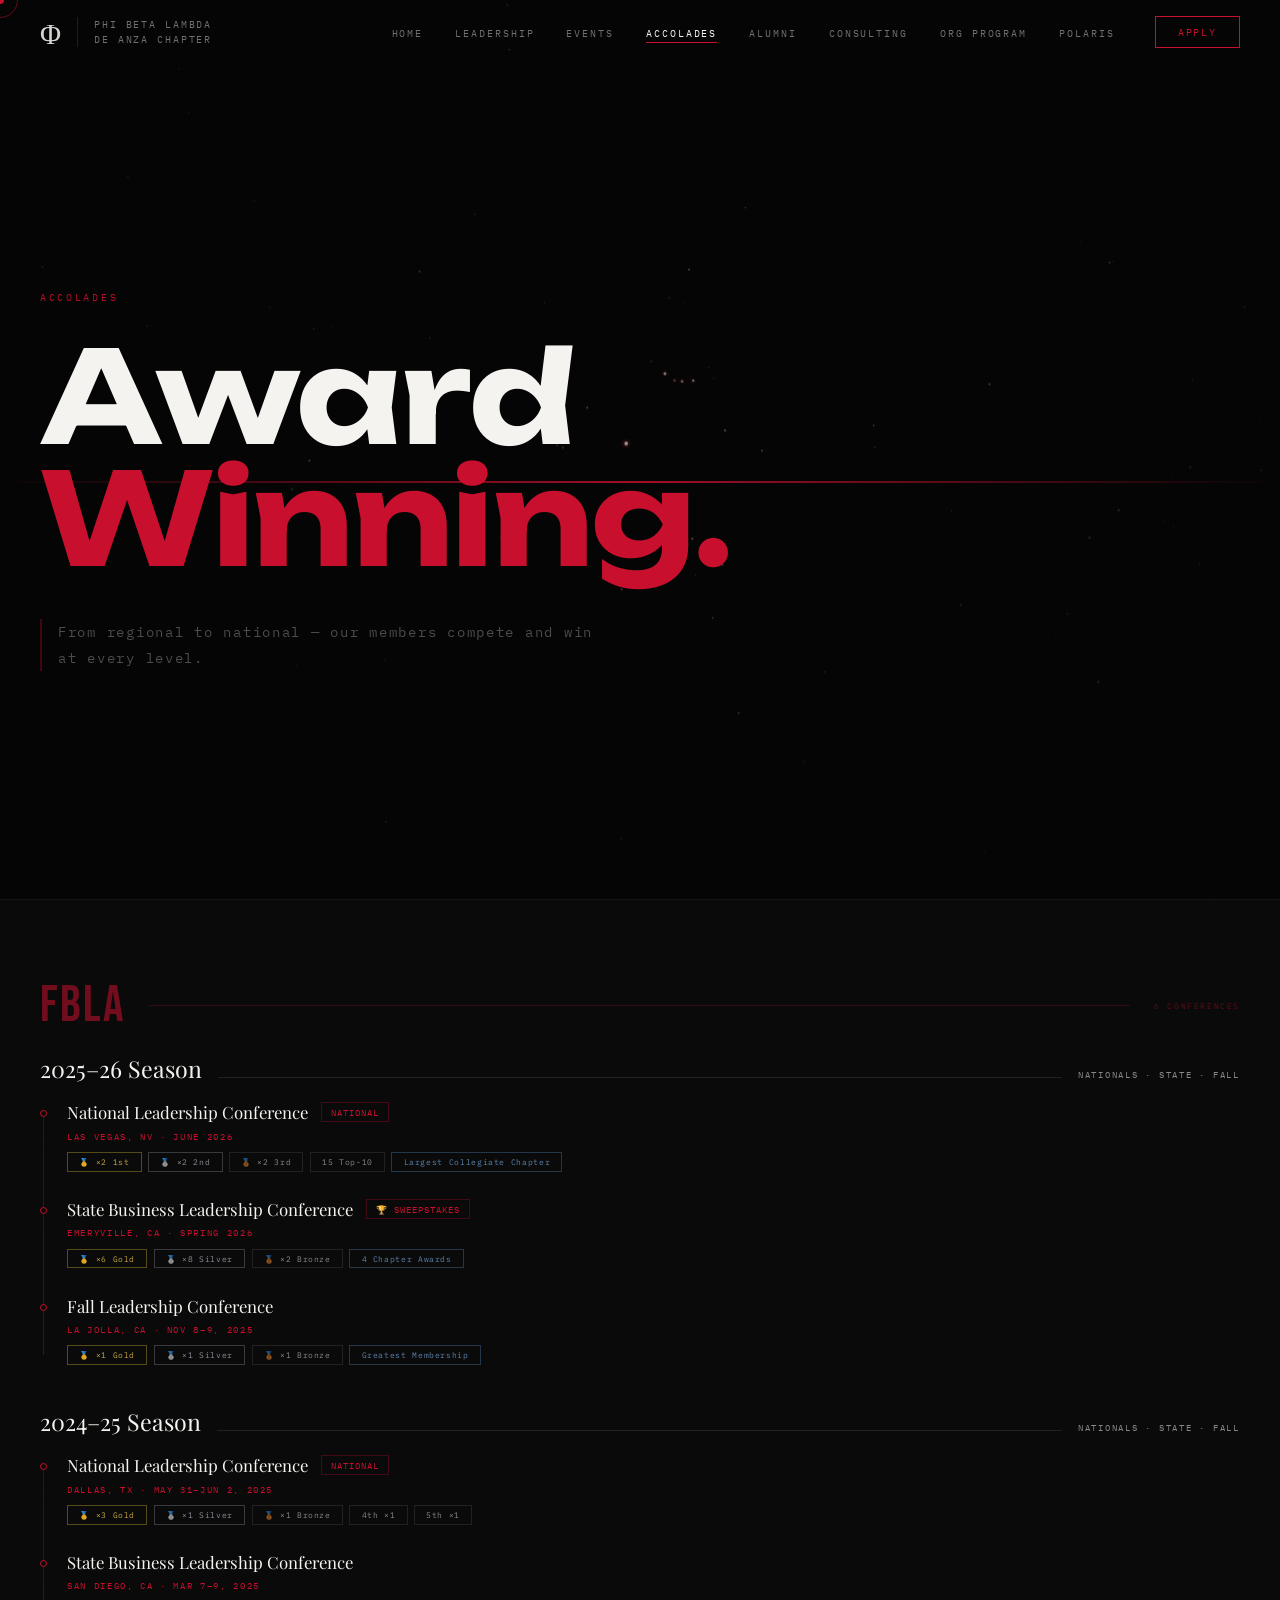
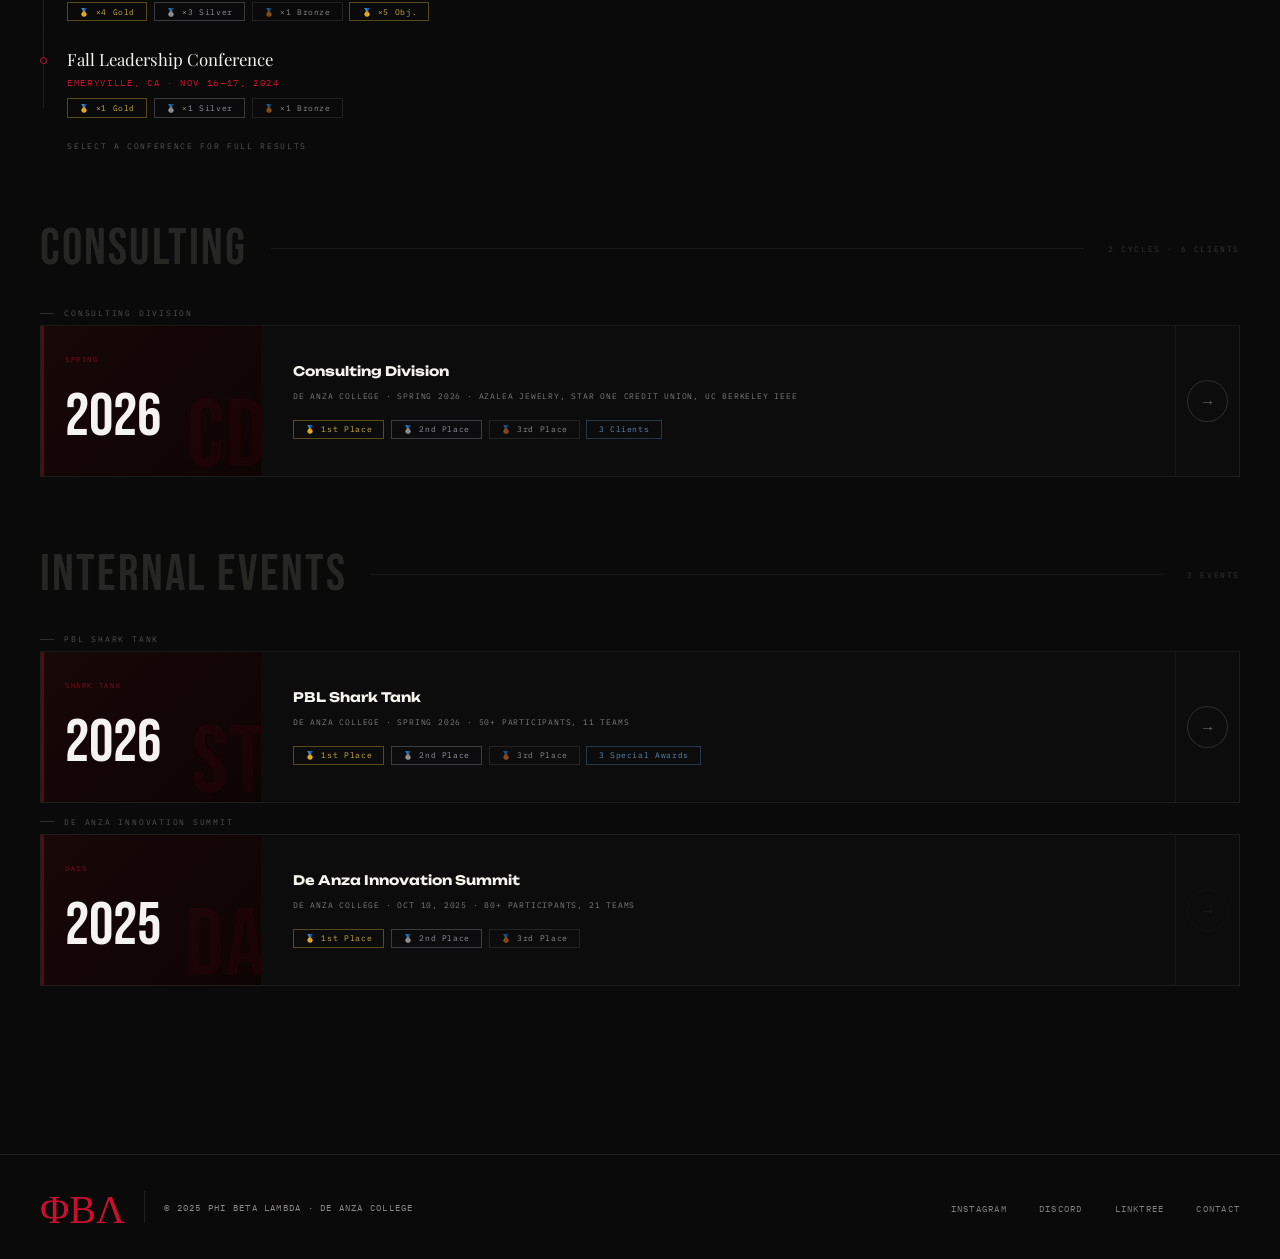
==== commit f5ca5b68: "Update accolades.html" ====
--- a/accolades.html
+++ b/accolades.html
@@ -19,7 +19,6 @@
 @keyframes slideUp{from{opacity:0;transform:translateY(60px)}to{opacity:1;transform:translateY(0)}}
 @keyframes slideUpGlitch{0%{opacity:0;transform:translateY(50px)}60%{opacity:1;transform:translateY(0)}62%{transform:translateX(-3px)}64%{transform:translateX(3px)}66%{transform:translateX(-2px)}68%,100%{transform:translateX(0);opacity:1}}
 @keyframes heroBlink{0%,100%{opacity:1}50%{opacity:.2}}
-5%{opacity:1}95%{opacity:1}100%{top:100%;opacity:0}}
 @media(max-width:768px){.page-hero{padding:7rem 1.5rem 4rem;min-height:90vh}}
 .page-hero .hero-tag::after,.page-hero .hero-tag::before{display:none!important;content:none!important;background:none!important;}
 .page-hero .hero-tag{border:none!important;}
@@ -230,74 +229,47 @@
       <div class="acc-section-count">2 Cycles · 6 Clients</div>
     </div>
 
-    <div class="ctl">
-      <div class="ctl-cycle">
-        <div class="ctl-cycle-head ctl-cycle-click" onclick="openModal('con',0)">
-          <div class="ctl-cycle-yr">Spring 2026</div>
-          <div class="ctl-cycle-meta">3 Clients · 2 Gold, 2 Silver, 2 Bronze</div>
-        </div>
-        <div class="ctl-items">
-          <div class="ctl-item">
-            <div class="ctl-dot"></div>
-            <div class="ctl-body">
-              <div class="ctl-top"><div class="ctl-name">Azalea Jewelry</div><div class="ctl-place g">🥇 1st · 🥈 2nd</div></div>
-              <div class="ctl-work">Pitch Strategy &amp; Market Entry</div>
-              <div class="ctl-desc">Developed competitive positioning, a premium market entry framework, and investor pitch materials for a Bay Area jewelry brand entering an established luxury segment.</div>
+    <div class="acc-sub-label">Consulting Division</div>
+    <div class="strip-shell" onclick="openModal('con',conIdx)">
+      <div class="strip-track" id="track-con" style="width:200%">
+        <div class="strip-page" style="width:50%">
+          <div class="sp-left">
+            <div class="sp-tag">Spring</div>
+            <div class="sp-yr">2026</div>
+            <div class="sp-wm">CD</div>
+          </div>
+          <div class="sp-mid">
+            <div class="sp-conf">Consulting Division</div>
+            <div class="sp-loc">De Anza College · Spring 2026 · Azalea Jewelry, Star One Credit Union, UC Berkeley IEEE</div>
+            <div class="sp-medals">
+              <span class="sp-m g">🥇 1st Place</span>
+              <span class="sp-m s">🥈 2nd Place</span>
+              <span class="sp-m">🥉 3rd Place</span>
+              <span class="sp-m aw">3 Clients</span>
             </div>
           </div>
-          <div class="ctl-item">
-            <div class="ctl-dot"></div>
-            <div class="ctl-body">
-              <div class="ctl-top"><div class="ctl-name">Star One Credit Union</div><div class="ctl-place ">🥉 3rd</div></div>
-              <div class="ctl-work">Marketing Strategy</div>
-              <div class="ctl-desc">Developed a member acquisition and outreach campaign for one of Silicon Valley’s largest credit unions, targeting younger demographics and digital engagement.</div>
+          <div class="sp-nav"><button class="sp-btn" onclick="event.stopPropagation();slide('con',1)">→</button></div>
+        </div>
+        <div class="strip-page" style="width:50%">
+          <div class="sp-left">
+            <div class="sp-tag">Fall</div>
+            <div class="sp-yr">2025</div>
+            <div class="sp-wm">CD</div>
+          </div>
+          <div class="sp-mid">
+            <div class="sp-conf">Consulting Division</div>
+            <div class="sp-loc">De Anza College · Fall 2025 · Hunger at Home, Palm &amp; Stone, VIDA</div>
+            <div class="sp-medals">
+              <span class="sp-m g">🥇 1st Place</span>
+              <span class="sp-m s">🥈 2nd Place</span>
+              <span class="sp-m">🥉 3rd Place</span>
+              <span class="sp-m aw">Inaugural Cycle</span>
             </div>
           </div>
-          <div class="ctl-item">
-            <div class="ctl-dot"></div>
-            <div class="ctl-body">
-              <div class="ctl-top"><div class="ctl-name">UC Berkeley IEEE</div></div>
-              <div class="ctl-work">Fundraising Package</div>
-              <div class="ctl-desc">Built a sponsorship and fundraising package for UC Berkeley’s IEEE chapter — tiered sponsor levels, outreach templates, and a pitch deck for industry partners.</div>
-            </div>
-          </div>
+          <div class="sp-nav"><button class="sp-btn" onclick="event.stopPropagation();slide('con',0)">→</button></div>
         </div>
       </div>
-
-      <div class="ctl-cycle">
-        <div class="ctl-cycle-head ctl-cycle-click" onclick="openModal('con',1)">
-          <div class="ctl-cycle-yr">Fall 2025</div>
-          <div class="ctl-cycle-meta">Inaugural Cycle · 3 Clients</div>
-        </div>
-        <div class="ctl-items">
-          <div class="ctl-item">
-            <div class="ctl-dot"></div>
-            <div class="ctl-body">
-              <div class="ctl-top"><div class="ctl-name">Hunger at Home</div><div class="ctl-place g">🥇 1st</div></div>
-              <div class="ctl-work">Grant Research &amp; Fundraising</div>
-              <div class="ctl-desc">Identified federal and private grant opportunities and packaged a full donor outreach strategy for a Bay Area food rescue nonprofit, supporting expanded operations across the South Bay.</div>
-            </div>
-          </div>
-          <div class="ctl-item">
-            <div class="ctl-dot"></div>
-            <div class="ctl-body">
-              <div class="ctl-top"><div class="ctl-name">Palm &amp; Stone</div><div class="ctl-place s">🥈 2nd</div></div>
-              <div class="ctl-work">Pitch &amp; Entrepreneurship</div>
-              <div class="ctl-desc">Built a full investor pitch deck, financial model, and go-to-market strategy for a launch-stage brand — structured for early fundraising rounds and retail expansion.</div>
-            </div>
-          </div>
-          <div class="ctl-item">
-            <div class="ctl-dot"></div>
-            <div class="ctl-body">
-              <div class="ctl-top"><div class="ctl-name">VIDA</div><div class="ctl-place ">🥉 3rd</div></div>
-              <div class="ctl-work">Marketing + Social Media Strategy</div>
-              <div class="ctl-desc">Designed a marketing and social media strategy including content calendar, platform optimisation, and brand voice guidelines to drive audience growth.</div>
-            </div>
-          </div>
-        </div>
-      </div>
-    </div>
-    <div class="ctl-hint">Select a cycle for placing teams</div>
+    </div>
   </div>
 
   <!-- ══ INTERNAL EVENTS ══ -->
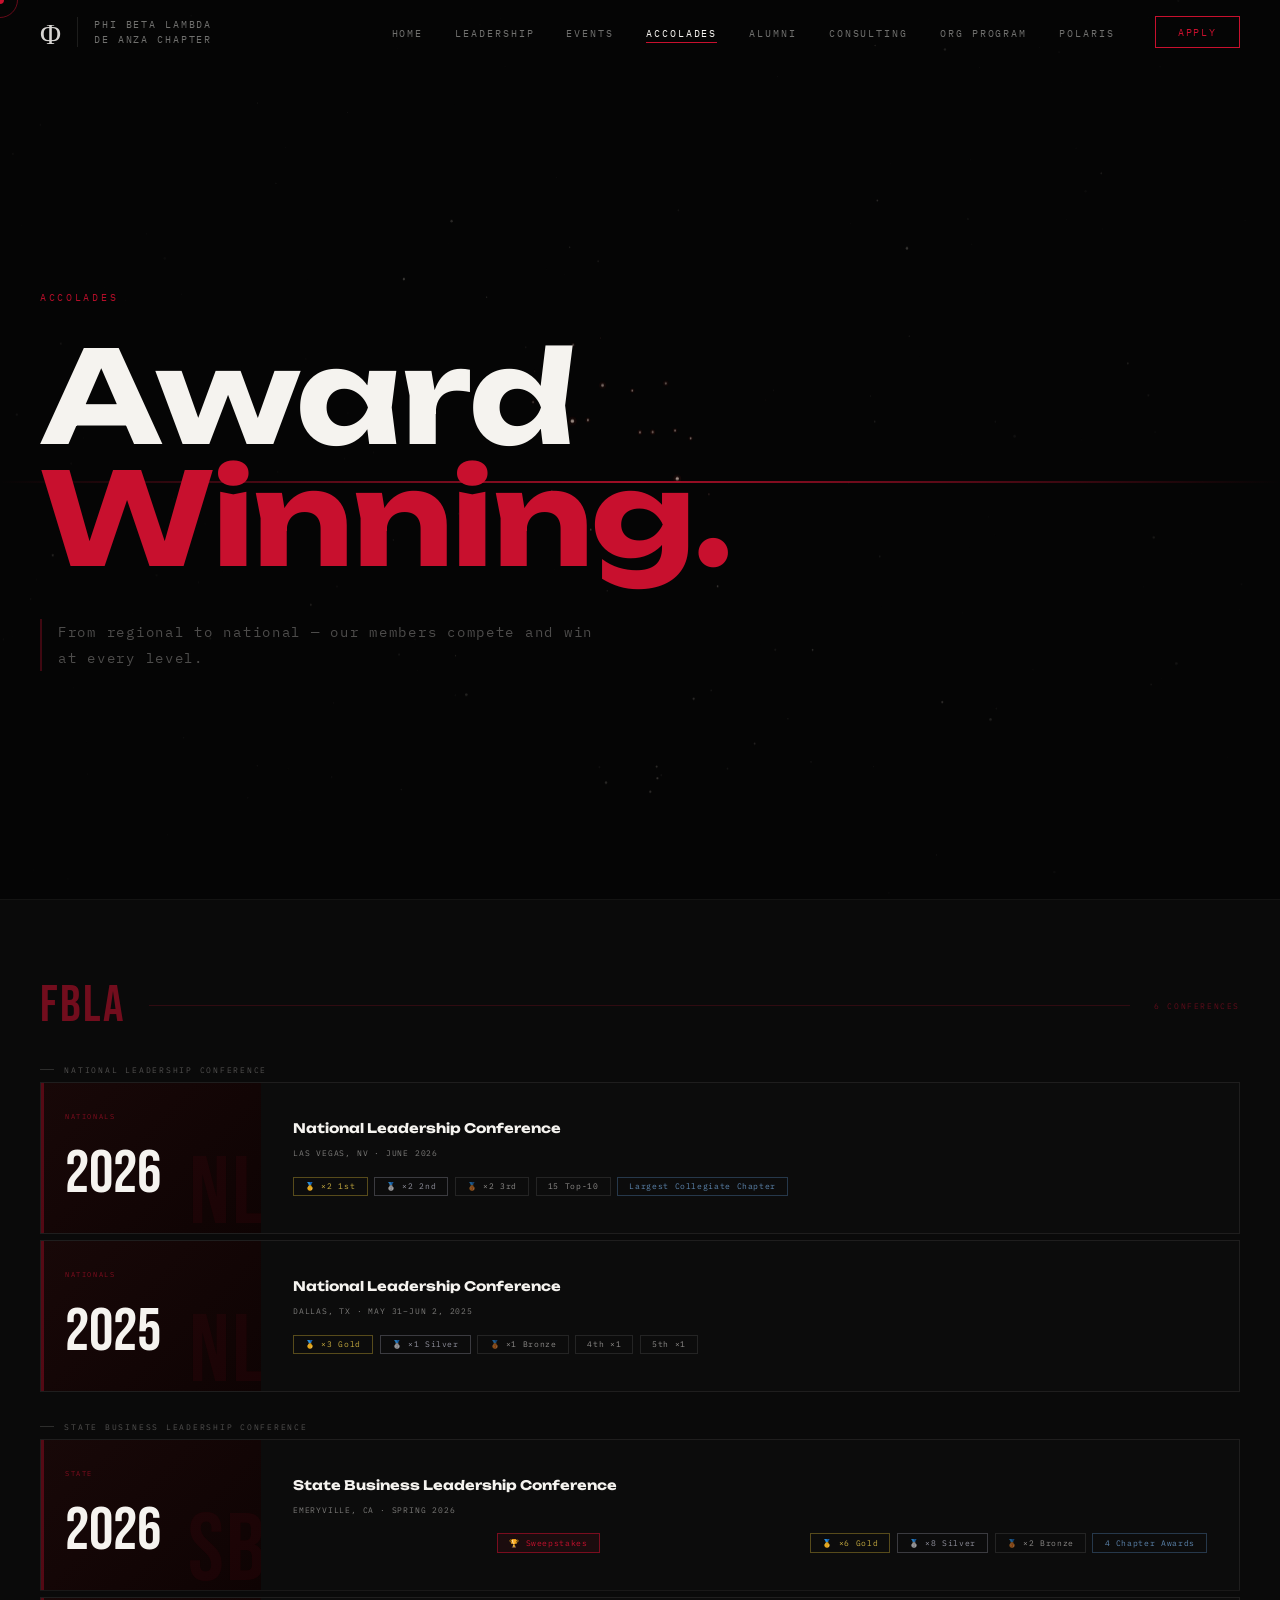
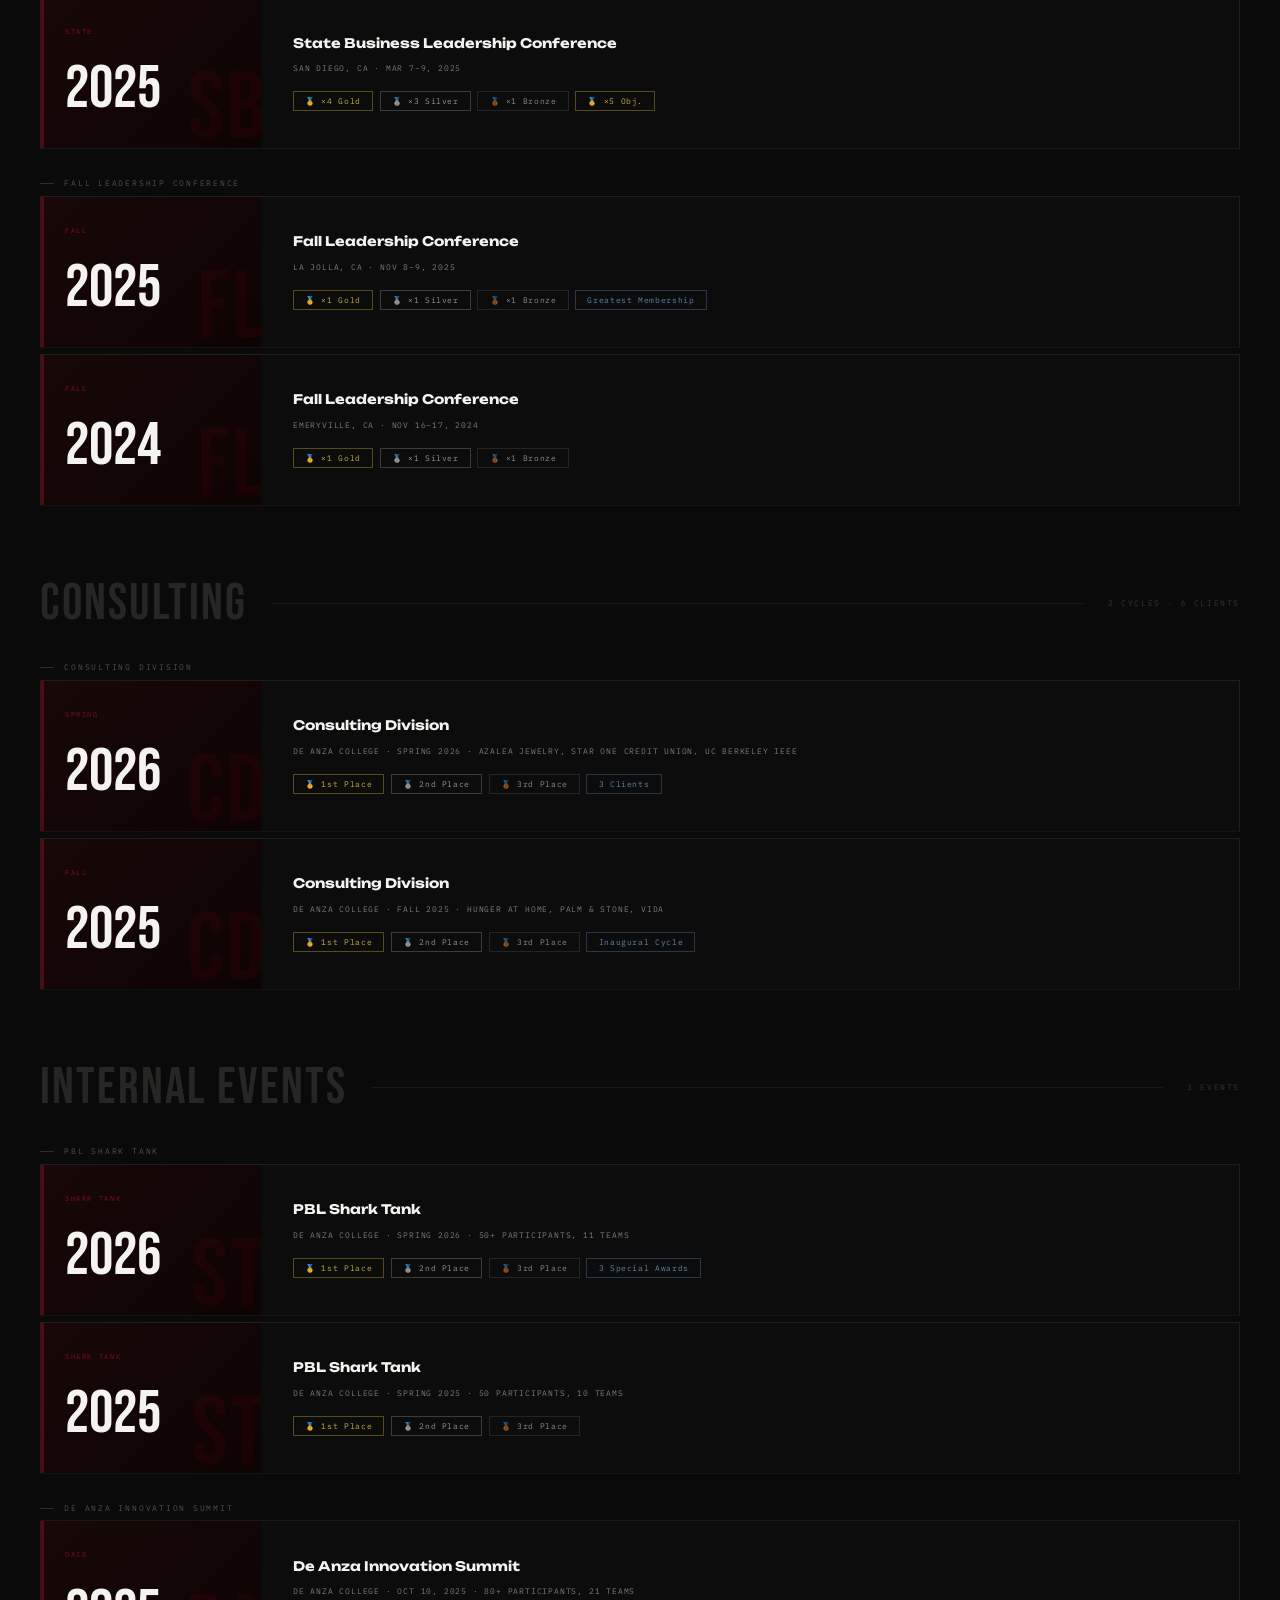
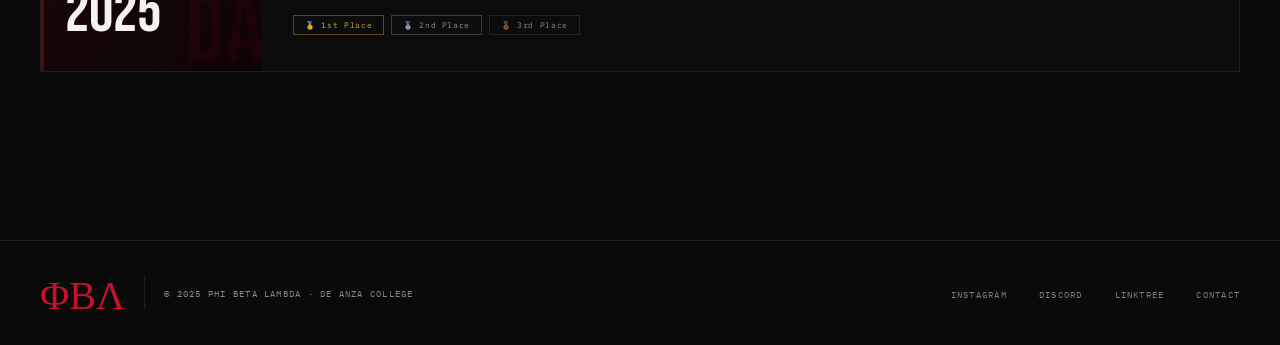
==== commit 8b0432aa: "Update accolades.html" ====
--- a/accolades.html
+++ b/accolades.html
@@ -40,10 +40,11 @@
 .acc-sub-label::before{content:'';width:14px;height:1px;background:rgba(245,243,239,.15)}
 
 /* ── Strip Shell ── */
-.strip-shell{background:#0c0c0c;border:1px solid rgba(245,243,239,.08);overflow:hidden;clip-path:inset(0);position:relative;cursor:pointer;transition:border-color .3s,background .3s;margin-bottom:4px}
+.strip-shell{background:#0c0c0c;border:1px solid rgba(245,243,239,.08);overflow:hidden;clip-path:inset(0);position:relative;cursor:pointer;transition:border-color .3s,background .3s;margin-bottom:6px}
+.acc-sub-label{margin-top:1.25rem}
 .strip-shell:hover{border-color:rgba(200,16,46,.3);background:#0e0e0e}
 .strip-track{display:flex;will-change:transform;transition:transform .7s cubic-bezier(.4,0,.2,1)}
-.strip-page{flex-shrink:0;display:grid;grid-template-columns:220px minmax(0,1fr) 64px;min-height:150px}
+.strip-page{display:grid;grid-template-columns:220px minmax(0,1fr);min-height:150px}
 
 /* Left zone */
 .sp-left{background:linear-gradient(135deg,#180808 0%,#0e0303 100%);display:flex;flex-direction:column;justify-content:space-between;padding:1.75rem 1.5rem;position:relative;overflow:hidden}
@@ -96,7 +97,7 @@
 
 @media(max-width:768px){
   .acc-wrap{padding:4rem 1.5rem 5rem}
-  .strip-page{grid-template-columns:150px 1fr 52px}
+  .strip-page{grid-template-columns:130px minmax(0,1fr)}
   .sp-yr{font-size:2.8rem}
   .sp-conf{font-size:.7rem}
   .acc-modal-stats{grid-template-columns:repeat(2,1fr)}
@@ -143,7 +144,6 @@
 
 <div class="acc-wrap">
 
-  <!-- ══ FBLA ══ -->
   <div class="acc-section">
     <div class="acc-section-header">
       <div class="acc-section-name active">FBLA</div>
@@ -151,77 +151,127 @@
       <div class="acc-section-count active">6 Conferences</div>
     </div>
 
-    <div class="ctl">
-      <div class="ctl-cycle">
-        <div class="ctl-cycle-head">
-          <div class="ctl-cycle-yr">2025–26 Season</div>
-          <div class="ctl-cycle-meta">Nationals · State · Fall</div>
-        </div>
-        <div class="ctl-items">
-        <div class="ctl-item ctl-click" onclick="openModal('nlc',0)">
-          <div class="ctl-dot"></div>
-          <div class="ctl-body">
-            <div class="ctl-top"><div class="ctl-name">National Leadership Conference</div><div class="ctl-place g">National</div></div>
-            <div class="ctl-work">Las Vegas, NV · June 2026</div>
-            <div class="ctl-medals"><span class="sp-m g">🥇 ×2 1st</span><span class="sp-m s">🥈 ×2 2nd</span><span class="sp-m ">🥉 ×2 3rd</span><span class="sp-m ">15 Top-10</span><span class="sp-m aw">Largest Collegiate Chapter</span></div>
-          </div>
-        </div>
-        <div class="ctl-item ctl-click" onclick="openModal('sblc',0)">
-          <div class="ctl-dot"></div>
-          <div class="ctl-body">
-            <div class="ctl-top"><div class="ctl-name">State Business Leadership Conference</div><div class="ctl-place g">🏆 Sweepstakes</div></div>
-            <div class="ctl-work">Emeryville, CA · Spring 2026</div>
-            <div class="ctl-medals"><span class="sp-m g">🥇 ×6 Gold</span><span class="sp-m s">🥈 ×8 Silver</span><span class="sp-m ">🥉 ×2 Bronze</span><span class="sp-m aw">4 Chapter Awards</span></div>
-          </div>
-        </div>
-        <div class="ctl-item ctl-click" onclick="openModal('flc',0)">
-          <div class="ctl-dot"></div>
-          <div class="ctl-body">
-            <div class="ctl-top"><div class="ctl-name">Fall Leadership Conference</div></div>
-            <div class="ctl-work">La Jolla, CA · Nov 8–9, 2025</div>
-            <div class="ctl-medals"><span class="sp-m g">🥇 ×1 Gold</span><span class="sp-m s">🥈 ×1 Silver</span><span class="sp-m ">🥉 ×1 Bronze</span><span class="sp-m aw">Greatest Membership</span></div>
-          </div>
-        </div>
-        </div>
-      </div>
-
-      <div class="ctl-cycle">
-        <div class="ctl-cycle-head">
-          <div class="ctl-cycle-yr">2024–25 Season</div>
-          <div class="ctl-cycle-meta">Nationals · State · Fall</div>
-        </div>
-        <div class="ctl-items">
-        <div class="ctl-item ctl-click" onclick="openModal('nlc',1)">
-          <div class="ctl-dot"></div>
-          <div class="ctl-body">
-            <div class="ctl-top"><div class="ctl-name">National Leadership Conference</div><div class="ctl-place g">National</div></div>
-            <div class="ctl-work">Dallas, TX · May 31–Jun 2, 2025</div>
-            <div class="ctl-medals"><span class="sp-m g">🥇 ×3 Gold</span><span class="sp-m s">🥈 ×1 Silver</span><span class="sp-m ">🥉 ×1 Bronze</span><span class="sp-m ">4th ×1</span><span class="sp-m ">5th ×1</span></div>
-          </div>
-        </div>
-        <div class="ctl-item ctl-click" onclick="openModal('sblc',1)">
-          <div class="ctl-dot"></div>
-          <div class="ctl-body">
-            <div class="ctl-top"><div class="ctl-name">State Business Leadership Conference</div></div>
-            <div class="ctl-work">San Diego, CA · Mar 7–9, 2025</div>
-            <div class="ctl-medals"><span class="sp-m g">🥇 ×4 Gold</span><span class="sp-m s">🥈 ×3 Silver</span><span class="sp-m ">🥉 ×1 Bronze</span><span class="sp-m g">🥇 ×5 Obj.</span></div>
-          </div>
-        </div>
-        <div class="ctl-item ctl-click" onclick="openModal('flc',1)">
-          <div class="ctl-dot"></div>
-          <div class="ctl-body">
-            <div class="ctl-top"><div class="ctl-name">Fall Leadership Conference</div></div>
-            <div class="ctl-work">Emeryville, CA · Nov 16–17, 2024</div>
-            <div class="ctl-medals"><span class="sp-m g">🥇 ×1 Gold</span><span class="sp-m s">🥈 ×1 Silver</span><span class="sp-m ">🥉 ×1 Bronze</span></div>
-          </div>
-        </div>
-        </div>
-      </div>
-    </div>
-    <div class="ctl-hint">Select a conference for full results</div>
-  </div>
-
-  <!-- ══ CONSULTING ══ -->
+    <div class="acc-sub-label">National Leadership Conference</div>
+    <div class="strip-shell" onclick="openModal('nlc',0)">
+      <div class="strip-page">
+        <div class="sp-left">
+          <div class="sp-tag">Nationals</div>
+          <div class="sp-yr">2026</div>
+          <div class="sp-wm">NL</div>
+        </div>
+        <div class="sp-mid">
+          <div class="sp-conf">National Leadership Conference</div>
+          <div class="sp-loc">Las Vegas, NV · June 2026</div>
+          <div class="sp-medals">
+              <span class="sp-m g">🥇 ×2 1st</span>
+              <span class="sp-m s">🥈 ×2 2nd</span>
+              <span class="sp-m">🥉 ×2 3rd</span>
+              <span class="sp-m">15 Top-10</span>
+              <span class="sp-m aw">Largest Collegiate Chapter</span>
+          </div>
+        </div>
+      </div>
+    </div>
+    <div class="strip-shell" onclick="openModal('nlc',1)">
+      <div class="strip-page">
+        <div class="sp-left">
+          <div class="sp-tag">Nationals</div>
+          <div class="sp-yr">2025</div>
+          <div class="sp-wm">NL</div>
+        </div>
+        <div class="sp-mid">
+          <div class="sp-conf">National Leadership Conference</div>
+          <div class="sp-loc">Dallas, TX · May 31–Jun 2, 2025</div>
+          <div class="sp-medals">
+              <span class="sp-m g">🥇 ×3 Gold</span>
+              <span class="sp-m s">🥈 ×1 Silver</span>
+              <span class="sp-m">🥉 ×1 Bronze</span>
+              <span class="sp-m">4th ×1</span>
+              <span class="sp-m">5th ×1</span>
+          </div>
+        </div>
+      </div>
+    </div>
+    <div class="acc-sub-label">State Business Leadership Conference</div>
+    <div class="strip-shell" onclick="openModal('sblc',0)">
+      <div class="strip-page">
+        <div class="sp-left">
+          <div class="sp-tag">State</div>
+          <div class="sp-yr">2026</div>
+          <div class="sp-wm">SB</div>
+        </div>
+        <div class="sp-mid">
+          <div class="sp-conf">State Business Leadership Conference</div>
+          <div class="sp-loc">Emeryville, CA · Spring 2026</div>
+          <div class="sp-medals">
+              <span class="sp-m sw">🏆 Sweepstakes</span>
+              <span class="sp-m g">🥇 ×6 Gold</span>
+              <span class="sp-m s">🥈 ×8 Silver</span>
+              <span class="sp-m">🥉 ×2 Bronze</span>
+              <span class="sp-m aw">4 Chapter Awards</span>
+          </div>
+        </div>
+      </div>
+    </div>
+    <div class="strip-shell" onclick="openModal('sblc',1)">
+      <div class="strip-page">
+        <div class="sp-left">
+          <div class="sp-tag">State</div>
+          <div class="sp-yr">2025</div>
+          <div class="sp-wm">SB</div>
+        </div>
+        <div class="sp-mid">
+          <div class="sp-conf">State Business Leadership Conference</div>
+          <div class="sp-loc">San Diego, CA · Mar 7–9, 2025</div>
+          <div class="sp-medals">
+              <span class="sp-m g">🥇 ×4 Gold</span>
+              <span class="sp-m s">🥈 ×3 Silver</span>
+              <span class="sp-m">🥉 ×1 Bronze</span>
+              <span class="sp-m g">🥇 ×5 Obj.</span>
+          </div>
+        </div>
+      </div>
+    </div>
+    <div class="acc-sub-label">Fall Leadership Conference</div>
+    <div class="strip-shell" onclick="openModal('flc',0)">
+      <div class="strip-page">
+        <div class="sp-left">
+          <div class="sp-tag">Fall</div>
+          <div class="sp-yr">2025</div>
+          <div class="sp-wm">FL</div>
+        </div>
+        <div class="sp-mid">
+          <div class="sp-conf">Fall Leadership Conference</div>
+          <div class="sp-loc">La Jolla, CA · Nov 8–9, 2025</div>
+          <div class="sp-medals">
+              <span class="sp-m g">🥇 ×1 Gold</span>
+              <span class="sp-m s">🥈 ×1 Silver</span>
+              <span class="sp-m">🥉 ×1 Bronze</span>
+              <span class="sp-m aw">Greatest Membership</span>
+          </div>
+        </div>
+      </div>
+    </div>
+    <div class="strip-shell" onclick="openModal('flc',1)">
+      <div class="strip-page">
+        <div class="sp-left">
+          <div class="sp-tag">Fall</div>
+          <div class="sp-yr">2024</div>
+          <div class="sp-wm">FL</div>
+        </div>
+        <div class="sp-mid">
+          <div class="sp-conf">Fall Leadership Conference</div>
+          <div class="sp-loc">Emeryville, CA · Nov 16–17, 2024</div>
+          <div class="sp-medals">
+              <span class="sp-m g">🥇 ×1 Gold</span>
+              <span class="sp-m s">🥈 ×1 Silver</span>
+              <span class="sp-m">🥉 ×1 Bronze</span>
+          </div>
+        </div>
+      </div>
+    </div>
+  </div>
+
   <div class="acc-section">
     <div class="acc-section-header">
       <div class="acc-section-name">Consulting</div>
@@ -230,49 +280,46 @@
     </div>
 
     <div class="acc-sub-label">Consulting Division</div>
-    <div class="strip-shell" onclick="openModal('con',conIdx)">
-      <div class="strip-track" id="track-con" style="width:200%">
-        <div class="strip-page" style="width:50%">
-          <div class="sp-left">
-            <div class="sp-tag">Spring</div>
-            <div class="sp-yr">2026</div>
-            <div class="sp-wm">CD</div>
-          </div>
-          <div class="sp-mid">
-            <div class="sp-conf">Consulting Division</div>
-            <div class="sp-loc">De Anza College · Spring 2026 · Azalea Jewelry, Star One Credit Union, UC Berkeley IEEE</div>
-            <div class="sp-medals">
+    <div class="strip-shell" onclick="openModal('con',0)">
+      <div class="strip-page">
+        <div class="sp-left">
+          <div class="sp-tag">Spring</div>
+          <div class="sp-yr">2026</div>
+          <div class="sp-wm">CD</div>
+        </div>
+        <div class="sp-mid">
+          <div class="sp-conf">Consulting Division</div>
+          <div class="sp-loc">De Anza College · Spring 2026 · Azalea Jewelry, Star One Credit Union, UC Berkeley IEEE</div>
+          <div class="sp-medals">
               <span class="sp-m g">🥇 1st Place</span>
               <span class="sp-m s">🥈 2nd Place</span>
               <span class="sp-m">🥉 3rd Place</span>
               <span class="sp-m aw">3 Clients</span>
-            </div>
-          </div>
-          <div class="sp-nav"><button class="sp-btn" onclick="event.stopPropagation();slide('con',1)">→</button></div>
-        </div>
-        <div class="strip-page" style="width:50%">
-          <div class="sp-left">
-            <div class="sp-tag">Fall</div>
-            <div class="sp-yr">2025</div>
-            <div class="sp-wm">CD</div>
-          </div>
-          <div class="sp-mid">
-            <div class="sp-conf">Consulting Division</div>
-            <div class="sp-loc">De Anza College · Fall 2025 · Hunger at Home, Palm &amp; Stone, VIDA</div>
-            <div class="sp-medals">
+          </div>
+        </div>
+      </div>
+    </div>
+    <div class="strip-shell" onclick="openModal('con',1)">
+      <div class="strip-page">
+        <div class="sp-left">
+          <div class="sp-tag">Fall</div>
+          <div class="sp-yr">2025</div>
+          <div class="sp-wm">CD</div>
+        </div>
+        <div class="sp-mid">
+          <div class="sp-conf">Consulting Division</div>
+          <div class="sp-loc">De Anza College · Fall 2025 · Hunger at Home, Palm &amp; Stone, VIDA</div>
+          <div class="sp-medals">
               <span class="sp-m g">🥇 1st Place</span>
               <span class="sp-m s">🥈 2nd Place</span>
               <span class="sp-m">🥉 3rd Place</span>
               <span class="sp-m aw">Inaugural Cycle</span>
-            </div>
-          </div>
-          <div class="sp-nav"><button class="sp-btn" onclick="event.stopPropagation();slide('con',0)">→</button></div>
-        </div>
-      </div>
-    </div>
-  </div>
-
-  <!-- ══ INTERNAL EVENTS ══ -->
+          </div>
+        </div>
+      </div>
+    </div>
+  </div>
+
   <div class="acc-section">
     <div class="acc-section-header">
       <div class="acc-section-name">Internal Events</div>
@@ -280,68 +327,60 @@
       <div class="acc-section-count">3 Events</div>
     </div>
 
-    <!-- Shark Tank -->
     <div class="acc-sub-label">PBL Shark Tank</div>
-    <div class="strip-shell" onclick="openModal('st',stIdx)">
-      <div class="strip-track" id="track-st" style="width:200%">
-        <div class="strip-page" style="width:50%">
-          <div class="sp-left">
-            <div class="sp-tag">Shark Tank</div>
-            <div class="sp-yr">2026</div>
-            <div class="sp-wm">ST</div>
-          </div>
-          <div class="sp-mid">
-            <div class="sp-conf">PBL Shark Tank</div>
-            <div class="sp-loc">De Anza College · Spring 2026 · 50+ participants, 11 teams</div>
-            <div class="sp-medals">
+    <div class="strip-shell" onclick="openModal('st',0)">
+      <div class="strip-page">
+        <div class="sp-left">
+          <div class="sp-tag">Shark Tank</div>
+          <div class="sp-yr">2026</div>
+          <div class="sp-wm">ST</div>
+        </div>
+        <div class="sp-mid">
+          <div class="sp-conf">PBL Shark Tank</div>
+          <div class="sp-loc">De Anza College · Spring 2026 · 50+ participants, 11 teams</div>
+          <div class="sp-medals">
               <span class="sp-m g">🥇 1st Place</span>
               <span class="sp-m s">🥈 2nd Place</span>
               <span class="sp-m">🥉 3rd Place</span>
               <span class="sp-m aw">3 Special Awards</span>
-            </div>
-          </div>
-          <div class="sp-nav"><button class="sp-btn" onclick="event.stopPropagation();slide('st',1)">→</button></div>
-        </div>
-        <div class="strip-page" style="width:50%">
-          <div class="sp-left">
-            <div class="sp-tag">Shark Tank</div>
-            <div class="sp-yr">2025</div>
-            <div class="sp-wm">ST</div>
-          </div>
-          <div class="sp-mid">
-            <div class="sp-conf">PBL Shark Tank</div>
-            <div class="sp-loc">De Anza College · Spring 2025 · 50 participants, 10 teams</div>
-            <div class="sp-medals">
+          </div>
+        </div>
+      </div>
+    </div>
+    <div class="strip-shell" onclick="openModal('st',1)">
+      <div class="strip-page">
+        <div class="sp-left">
+          <div class="sp-tag">Shark Tank</div>
+          <div class="sp-yr">2025</div>
+          <div class="sp-wm">ST</div>
+        </div>
+        <div class="sp-mid">
+          <div class="sp-conf">PBL Shark Tank</div>
+          <div class="sp-loc">De Anza College · Spring 2025 · 50 participants, 10 teams</div>
+          <div class="sp-medals">
               <span class="sp-m g">🥇 1st Place</span>
               <span class="sp-m s">🥈 2nd Place</span>
               <span class="sp-m">🥉 3rd Place</span>
-            </div>
-          </div>
-          <div class="sp-nav"><button class="sp-btn" onclick="event.stopPropagation();slide('st',0)">→</button></div>
-        </div>
-      </div>
-    </div>
-
-    <!-- DAIS -->
+          </div>
+        </div>
+      </div>
+    </div>
     <div class="acc-sub-label">De Anza Innovation Summit</div>
     <div class="strip-shell" onclick="openModal('dais',0)">
-      <div class="strip-track" id="track-dais" style="width:100%">
-        <div class="strip-page" style="width:100%">
-          <div class="sp-left">
-            <div class="sp-tag">DAIS</div>
-            <div class="sp-yr">2025</div>
-            <div class="sp-wm">DA</div>
-          </div>
-          <div class="sp-mid">
-            <div class="sp-conf">De Anza Innovation Summit</div>
-            <div class="sp-loc">De Anza College · Oct 10, 2025 · 80+ participants, 21 teams</div>
-            <div class="sp-medals">
+      <div class="strip-page">
+        <div class="sp-left">
+          <div class="sp-tag">DAIS</div>
+          <div class="sp-yr">2025</div>
+          <div class="sp-wm">DA</div>
+        </div>
+        <div class="sp-mid">
+          <div class="sp-conf">De Anza Innovation Summit</div>
+          <div class="sp-loc">De Anza College · Oct 10, 2025 · 80+ participants, 21 teams</div>
+          <div class="sp-medals">
               <span class="sp-m g">🥇 1st Place</span>
               <span class="sp-m s">🥈 2nd Place</span>
               <span class="sp-m">🥉 3rd Place</span>
-            </div>
-          </div>
-          <div class="sp-nav"><button class="sp-btn" disabled>→</button></div>
+          </div>
         </div>
       </div>
     </div>
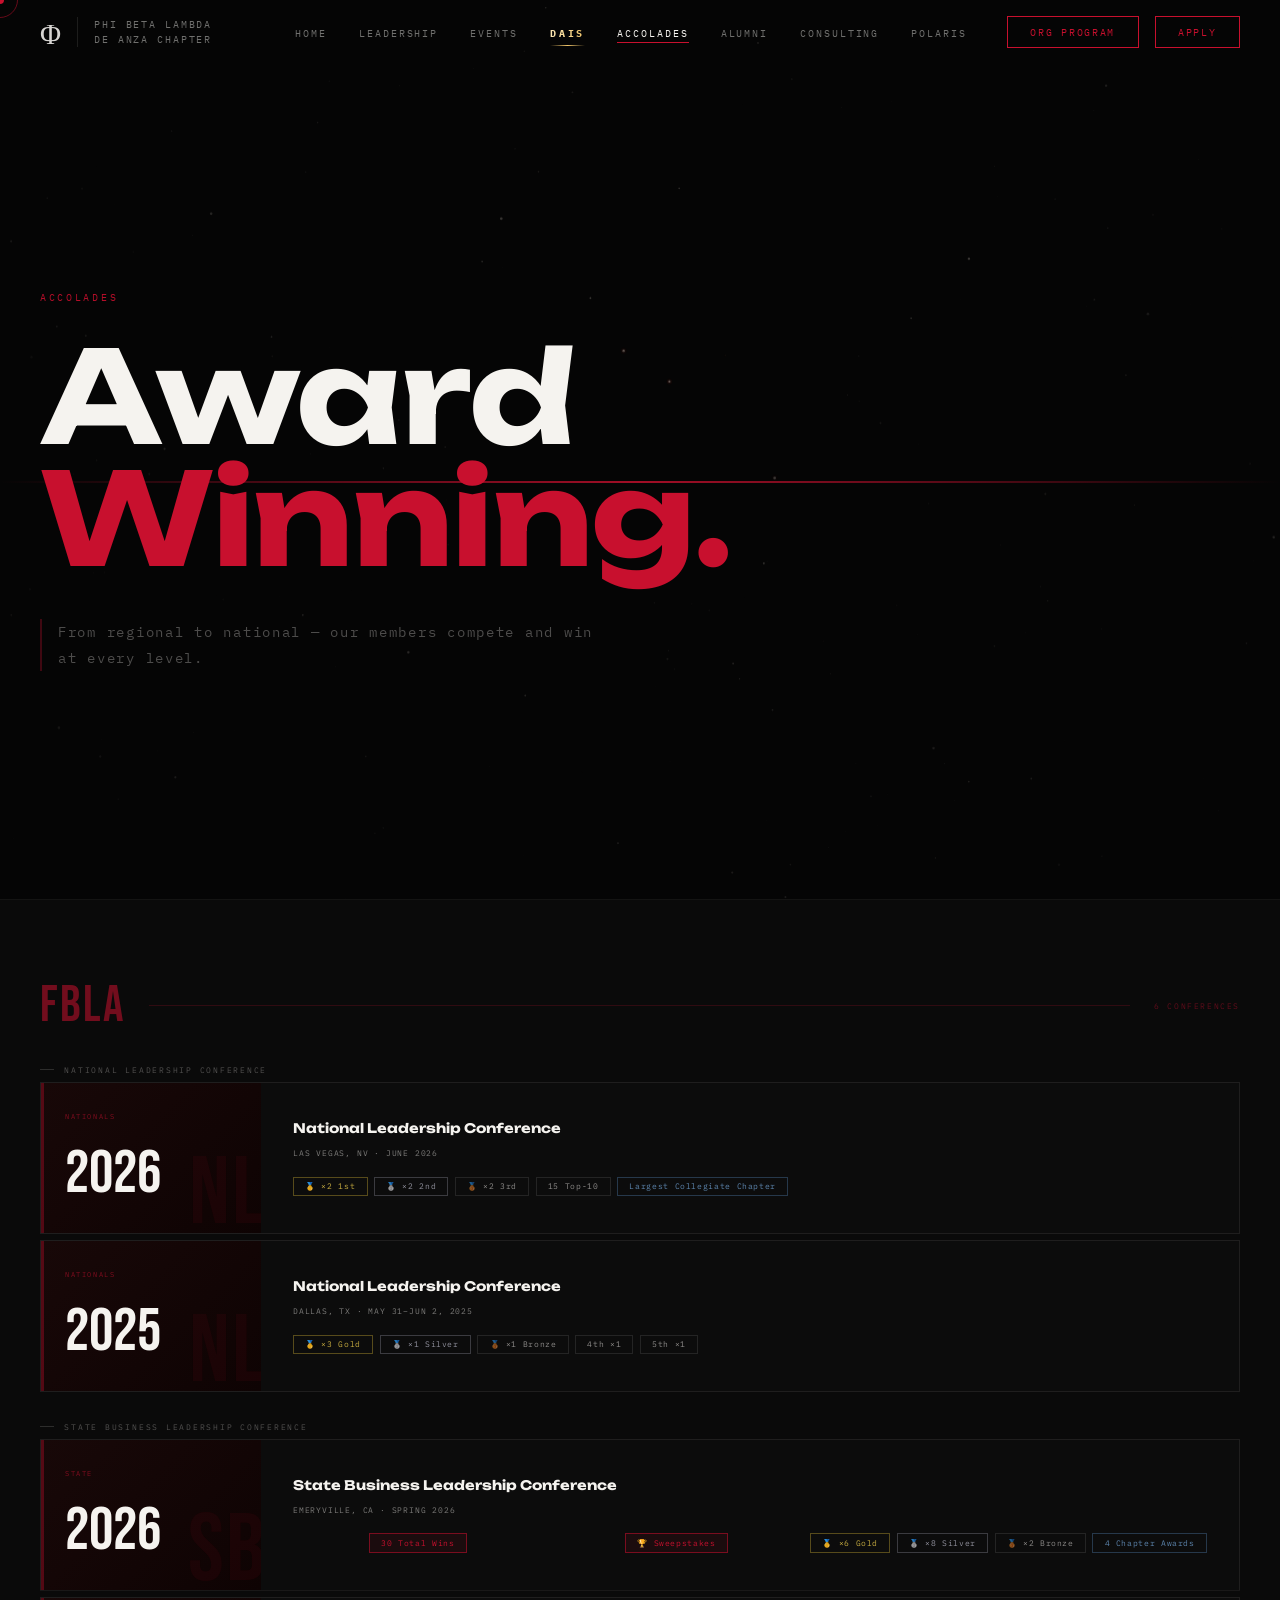
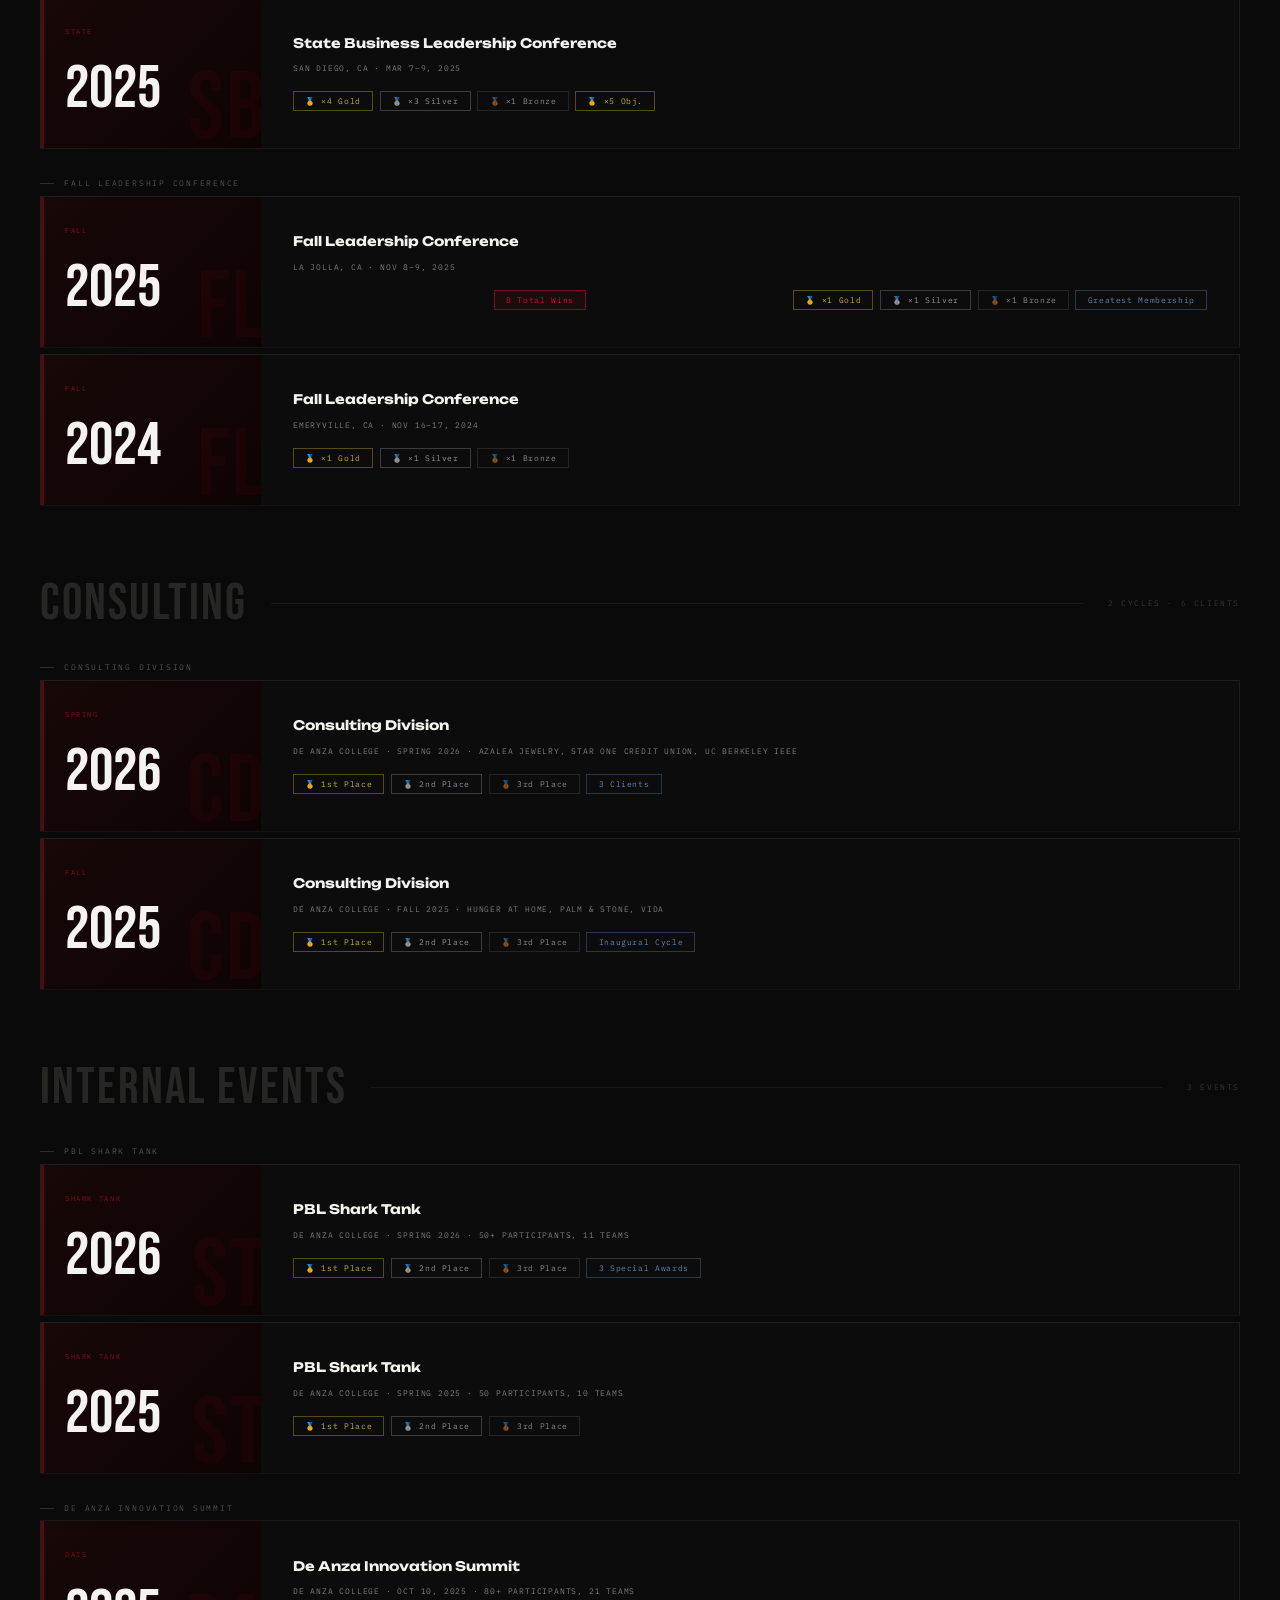
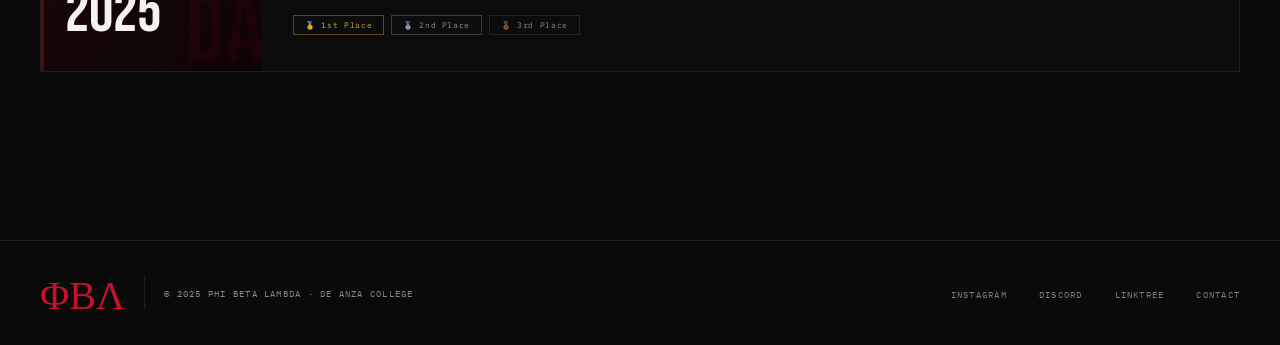
==== commit ddcdef7d: "Add files via upload" ====
--- a/accolades.html
+++ b/accolades.html
@@ -112,7 +112,7 @@
 <div class="mob-overlay" id="mob">
   <button class="mob-close" onclick="closeMob()">Close ×</button>
   <ul class="mob-links">
-    <li><a href="index.html">Home</a></li><li><a href="leadership.html">Leadership</a></li><li><a href="events.html">Events</a></li><li><a href="accolades.html">Accolades</a></li><li><a href="alumni.html">Alumni</a></li><li><a href="consulting.html">Consulting</a></li><li><a href="https://org.deanzapbl.com" target="_blank" rel="noopener">Org Program</a></li><li><a href="polaris.html">Polaris</a></li><li><a href="contact.html">Contact</a></li>
+    <li><a href="index.html">Home</a></li><li><a href="leadership.html">Leadership</a></li><li><a href="events.html">Events</a></li><li><a href="dais.html">DAIS</a></li><li><a href="accolades.html">Accolades</a></li><li><a href="alumni.html">Alumni</a></li><li><a href="consulting.html">Consulting</a></li><li><a href="https://org.deanzapbl.com" target="_blank" rel="noopener">Org Program</a></li><li><a href="polaris.html">Polaris</a></li><li><a href="contact.html">Contact</a></li>
   </ul>
   <div class="mob-meta">De Anza College · Cupertino, CA</div>
 </div>
@@ -123,7 +123,7 @@
   </div>
   <div class="nav-right" style="display:flex;align-items:center;gap:2.5rem">
     <ul class="nav-links">
-      <li><a id="nl-home" href="index.html">Home</a></li><li><a id="nl-leadership" href="leadership.html">Leadership</a></li><li><a id="nl-events" href="events.html">Events</a></li><li><a id="nl-accolades" href="accolades.html">Accolades</a></li><li><a id="nl-alumni" href="alumni.html">Alumni</a></li><li><a id="nl-consulting" href="consulting.html">Consulting</a></li><li><a id="nl-org" href="https://org.deanzapbl.com" target="_blank" rel="noopener">Org Program</a></li><li><a id="nl-polaris" href="polaris.html">Polaris</a></li>
+      <li><a id="nl-home" href="index.html">Home</a></li><li><a id="nl-leadership" href="leadership.html">Leadership</a></li><li><a id="nl-events" href="events.html">Events</a></li><li><a id="nl-dais" href="dais.html">DAIS</a></li><li><a id="nl-accolades" href="accolades.html">Accolades</a></li><li><a id="nl-alumni" href="alumni.html">Alumni</a></li><li><a id="nl-consulting" href="consulting.html">Consulting</a></li><li><a id="nl-org" href="https://org.deanzapbl.com" target="_blank" rel="noopener">Org Program</a></li><li><a id="nl-polaris" href="polaris.html">Polaris</a></li>
     </ul>
     <a href="https://forms.gle/2zixWcFPcGG6sCBF7" target="_blank" class="nav-apply" style="flex-shrink:0">Apply</a>
     <button class="hamburger" onclick="openMob()"><span></span><span></span><span></span></button>
@@ -204,6 +204,7 @@
           <div class="sp-conf">State Business Leadership Conference</div>
           <div class="sp-loc">Emeryville, CA · Spring 2026</div>
           <div class="sp-medals">
+              <span class="sp-m sw">30 Total Wins</span>
               <span class="sp-m sw">🏆 Sweepstakes</span>
               <span class="sp-m g">🥇 ×6 Gold</span>
               <span class="sp-m s">🥈 ×8 Silver</span>
@@ -244,6 +245,7 @@
           <div class="sp-conf">Fall Leadership Conference</div>
           <div class="sp-loc">La Jolla, CA · Nov 8–9, 2025</div>
           <div class="sp-medals">
+              <span class="sp-m sw">8 Total Wins</span>
               <span class="sp-m g">🥇 ×1 Gold</span>
               <span class="sp-m s">🥈 ×1 Silver</span>
               <span class="sp-m">🥉 ×1 Bronze</span>
--- a/styles.css
+++ b/styles.css
@@ -218,3 +218,9 @@
 .ctl-cycle-click{cursor:pointer}
 .ctl-cycle-click:hover .ctl-cycle-yr{color:var(--red)}
 .ctl-cycle-yr{transition:color .2s}
+/* DAIS nav highlight */
+#nl-dais{background:linear-gradient(90deg,#fde9b6,#f0c56a);-webkit-background-clip:text;background-clip:text;color:transparent!important;font-weight:700;letter-spacing:.3em;position:relative}
+#nl-dais::after{content:'';position:absolute;left:0;right:0;bottom:-6px;height:1px;background:linear-gradient(90deg,transparent,#f0c56a,transparent)}
+#nl-dais.active{border-bottom:none;padding-bottom:0}
+#nl-dais.active::after{height:2px;background:linear-gradient(90deg,#fde9b6,#f0c56a)}
+.mob-links a[href="dais.html"]{background:linear-gradient(90deg,#fde9b6,#f0c56a);-webkit-background-clip:text;background-clip:text;color:transparent;display:inline-block}
